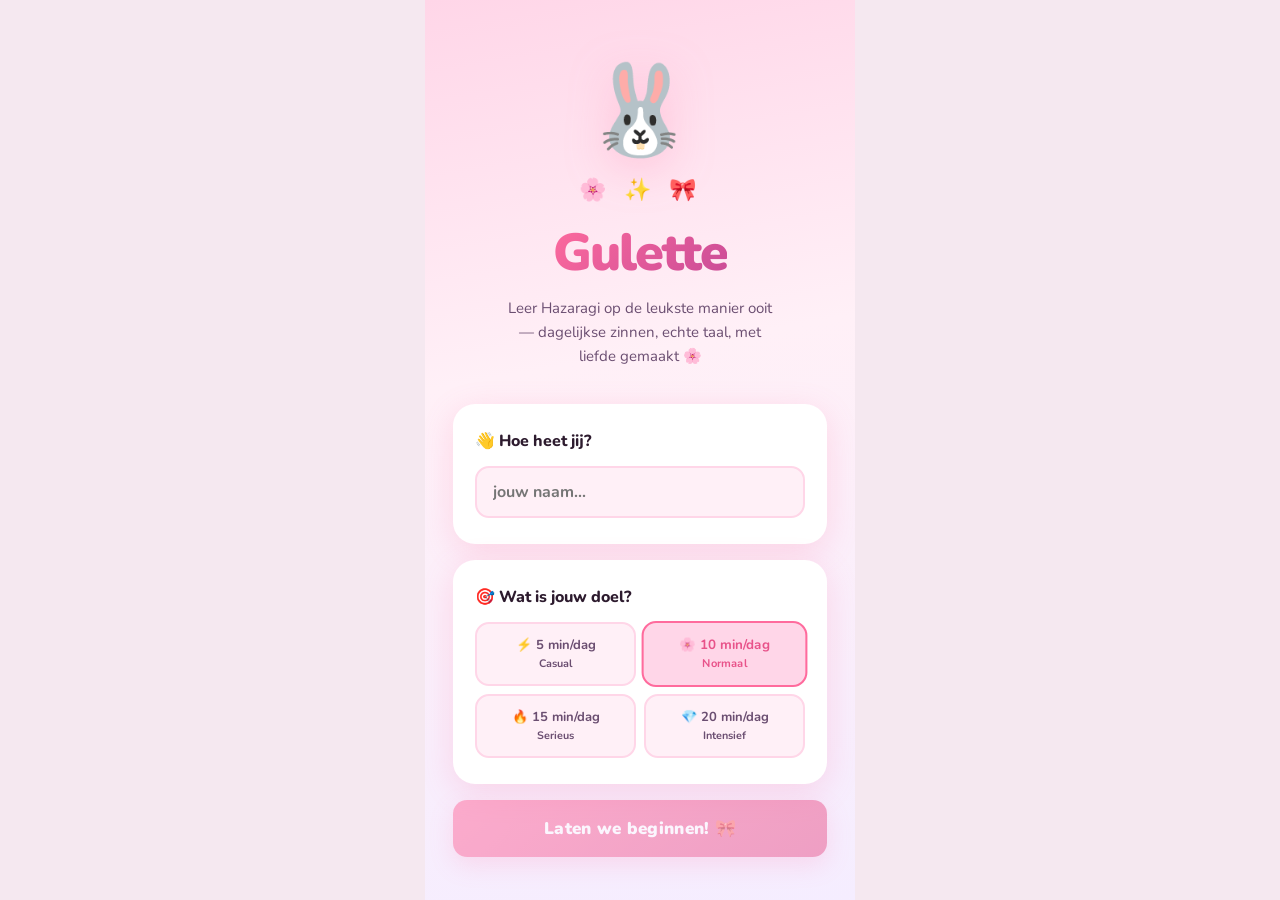
==== gulette.html @ bdabef6b "Add files via upload" ====
<!DOCTYPE html>
<html lang="nl">
<head>
<meta charset="UTF-8">
<meta name="viewport" content="width=device-width, initial-scale=1.0, maximum-scale=1.0, user-scalable=no">
<title>Gulette 🎀</title>
<link href="https://fonts.googleapis.com/css2?family=Nunito:wght@400;600;700;800;900&family=Noto+Nastaliq+Urdu:wght@400;700&display=swap" rel="stylesheet">
<style>
:root {
  --rose:      #FF6B9D;
  --rose-d:    #E8538A;
  --rose-l:    #FFD6E8;
  --rose-xl:   #FFF0F7;
  --peach:     #FF8C61;
  --gold:      #FFBE3D;
  --gold-l:    #FFF5D6;
  --mint:      #3DD6A3;
  --mint-l:    #D6F7EE;
  --sky:       #5BB8FF;
  --sky-l:     #D6EEFF;
  --lavender:  #A78BFA;
  --lav-l:     #EDE9FE;
  --cream:     #FFFAF7;
  --white:     #FFFFFF;
  --ink:       #2D1B2E;
  --ink-m:     #6B4E71;
  --ink-l:     #B09AB8;
  --r:         22px;
  --r-sm:      14px;
  --r-xs:      10px;
  --shadow:    0 4px 20px rgba(255,107,157,0.15);
  --shadow-m:  0 8px 32px rgba(255,107,157,0.2);
  --shadow-xl: 0 16px 48px rgba(255,107,157,0.25);
}

*{box-sizing:border-box;margin:0;padding:0;-webkit-tap-highlight-color:transparent}

body{
  font-family:'Nunito',sans-serif;
  background:#F5E8F0;
  display:flex;
  justify-content:center;
  min-height:100vh;
  align-items:flex-start;
}

#app{
  width:100%;
  max-width:430px;
  min-height:100vh;
  background:var(--cream);
  position:relative;
  overflow:hidden;
  display:flex;
  flex-direction:column;
}

/* ── SCREENS ── */
.screen{
  display:none;
  flex-direction:column;
  flex:1;
  min-height:100vh;
  animation:screenIn .3s cubic-bezier(.4,0,.2,1);
  padding-bottom:78px;
}
.screen.active{display:flex}

@keyframes screenIn{
  from{opacity:0;transform:translateY(10px)}
  to{opacity:1;transform:translateY(0)}
}

/* ══════════════════════════════════════
   ONBOARDING
══════════════════════════════════════ */
#screen-onboarding{
  background:linear-gradient(170deg,#FFD6E8 0%,#FFF0F7 40%,#F5EDFF 100%);
  align-items:center;
  justify-content:center;
  text-align:center;
  padding:48px 28px 40px;
  padding-bottom:40px!important;
}

.ob-mascot{
  font-size:88px;
  animation:mascotBob 3s ease-in-out infinite;
  filter:drop-shadow(0 10px 22px rgba(255,107,157,.25));
  margin-bottom:4px;
  display:block;
}
@keyframes mascotBob{
  0%,100%{transform:translateY(0) rotate(-2deg)}
  50%{transform:translateY(-14px) rotate(2deg)}
}

.ob-sparkles{font-size:22px;letter-spacing:6px;margin-bottom:12px;display:block}

.ob-title{
  font-size:52px;
  font-weight:900;
  letter-spacing:-2px;
  background:linear-gradient(135deg,var(--rose),#C84B97);
  -webkit-background-clip:text;
  -webkit-text-fill-color:transparent;
  background-clip:text;
  margin-bottom:8px;
}
.ob-subtitle{
  font-size:15px;
  color:var(--ink-m);
  line-height:1.6;
  margin-bottom:36px;
  max-width:280px;
}

.ob-card{
  background:var(--white);
  border-radius:var(--r);
  padding:26px 22px;
  width:100%;
  box-shadow:var(--shadow-m);
  margin-bottom:16px;
  text-align:left;
}
.ob-card-title{
  font-size:16px;
  font-weight:800;
  color:var(--ink);
  margin-bottom:14px;
}
.name-input{
  width:100%;
  border:2.5px solid var(--rose-l);
  border-radius:var(--r-sm);
  padding:13px 16px;
  font-size:16px;
  font-family:'Nunito',sans-serif;
  color:var(--ink);
  background:var(--rose-xl);
  outline:none;
  transition:border-color .2s,box-shadow .2s;
  font-weight:700;
}
.name-input:focus{border-color:var(--rose);box-shadow:0 0 0 3px rgba(255,107,157,.15)}

.goal-grid{display:grid;grid-template-columns:1fr 1fr;gap:8px}
.goal-btn{
  background:var(--rose-xl);
  border:2.5px solid var(--rose-l);
  border-radius:var(--r-sm);
  padding:12px 10px;
  font-family:'Nunito',sans-serif;
  font-size:13px;
  font-weight:700;
  color:var(--ink-m);
  cursor:pointer;
  transition:all .2s;
  text-align:center;
}
.goal-btn:hover,.goal-btn.selected{
  background:var(--rose-l);
  border-color:var(--rose);
  color:var(--rose-d);
  transform:scale(1.03);
}

.btn-main{
  width:100%;
  background:linear-gradient(135deg,var(--rose),var(--rose-d));
  color:#fff;
  border:none;
  border-radius:var(--r-sm);
  padding:17px;
  font-size:17px;
  font-weight:900;
  font-family:'Nunito',sans-serif;
  cursor:pointer;
  box-shadow:0 8px 24px rgba(255,107,157,.35);
  transition:all .2s;
  letter-spacing:.3px;
}
.btn-main:hover{transform:translateY(-2px);box-shadow:0 12px 32px rgba(255,107,157,.45)}
.btn-main:active{transform:translateY(1px)}

/* ══════════════════════════════════════
   BOTTOM NAV
══════════════════════════════════════ */
.bottom-nav{
  position:fixed;
  bottom:0;left:50%;transform:translateX(-50%);
  width:100%;max-width:430px;
  background:var(--white);
  border-top:1.5px solid var(--rose-l);
  display:flex;
  padding:10px 0 18px;
  z-index:200;
  box-shadow:0 -4px 24px rgba(0,0,0,.05);
}
.nav-btn{
  flex:1;
  display:flex;
  flex-direction:column;
  align-items:center;
  gap:3px;
  cursor:pointer;
  padding:4px 0;
  transition:all .2s;
  background:none;
  border:none;
  font-family:'Nunito',sans-serif;
}
.nav-btn .nav-ico{font-size:24px;transition:transform .2s}
.nav-btn .nav-lbl{font-size:11px;font-weight:700;color:var(--ink-l);transition:color .2s}
.nav-btn.active .nav-lbl{color:var(--rose)}
.nav-btn.active .nav-ico{transform:scale(1.18)}

/* ══════════════════════════════════════
   HOME
══════════════════════════════════════ */
#screen-home{background:var(--cream)}

.home-header{
  padding:52px 22px 24px;
  background:linear-gradient(150deg,#FFD6E8 0%,#FFE8F2 60%,#F5EDFF 100%);
  position:relative;
  overflow:hidden;
}
.home-header::after{
  content:'';
  position:absolute;
  right:-30px;top:-30px;
  width:160px;height:160px;
  background:radial-gradient(circle,rgba(255,255,255,.55),transparent 70%);
  border-radius:50%;
}
.hh-top{display:flex;justify-content:space-between;align-items:flex-start;margin-bottom:18px}
.hh-greeting{font-size:12px;color:var(--ink-m);font-weight:700;text-transform:uppercase;letter-spacing:.8px;margin-bottom:3px}
.hh-name{font-size:24px;font-weight:900;color:var(--ink)}
.hh-name span{color:var(--rose-d)}
.hh-badges{display:flex;gap:8px;align-items:center}
.badge{
  background:rgba(255,255,255,.8);
  border-radius:50px;
  padding:7px 13px;
  font-size:13px;
  font-weight:800;
  color:var(--ink);
  display:flex;align-items:center;gap:5px;
  backdrop-filter:blur(8px);
  box-shadow:0 3px 12px rgba(0,0,0,.08);
}
.xp-row{margin-top:4px}
.xp-track{
  height:10px;
  background:rgba(255,255,255,.5);
  border-radius:50px;
  overflow:hidden;
  margin-bottom:5px;
}
.xp-fill{
  height:100%;
  background:linear-gradient(90deg,var(--rose),#FF3E9A);
  border-radius:50px;
  transition:width .7s cubic-bezier(.34,1.56,.64,1);
}
.xp-meta{display:flex;justify-content:space-between;font-size:12px;font-weight:700;color:var(--ink-m)}

.home-body{padding:20px 18px;flex:1;overflow-y:auto}

/* Daily review banner */
.daily-banner{
  background:linear-gradient(135deg,var(--rose),#FF3E9A);
  border-radius:var(--r);
  padding:18px 20px;
  display:flex;align-items:center;gap:14px;
  box-shadow:0 8px 28px rgba(255,107,157,.3);
  cursor:pointer;
  transition:all .2s;
  margin-bottom:22px;
  position:relative;
  overflow:hidden;
}
.daily-banner::before{
  content:'';position:absolute;right:-20px;top:-20px;
  width:100px;height:100px;
  background:rgba(255,255,255,.12);border-radius:50%;
}
.daily-banner:hover{transform:translateY(-2px);box-shadow:0 12px 36px rgba(255,107,157,.4)}
.db-icon{font-size:40px;flex-shrink:0}
.db-text h3{color:#fff;font-size:16px;font-weight:900}
.db-text p{color:rgba(255,255,255,.85);font-size:13px;font-weight:600;margin-top:2px}
.db-arrow{color:#fff;font-size:22px;font-weight:900;margin-left:auto}

/* Section header */
.sec-hdr{
  display:flex;align-items:center;justify-content:space-between;
  margin-bottom:14px;margin-top:6px;
}
.sec-title{font-size:19px;font-weight:900;color:var(--ink)}
.sec-sub{font-size:12px;font-weight:700;color:var(--rose);cursor:pointer}

/* Chapter blocks */
.chapter-block{margin-bottom:28px}
.chapter-label{
  font-size:11px;
  font-weight:900;
  text-transform:uppercase;
  letter-spacing:1.2px;
  color:var(--ink-l);
  margin-bottom:12px;
  padding-left:4px;
}

/* Lesson path nodes */
.lesson-path{
  display:flex;
  flex-direction:column;
  align-items:center;
  gap:0;
  padding:0 10px;
}
.path-row{
  display:flex;
  align-items:center;
  width:100%;
  justify-content:center;
  position:relative;
}
.path-row.odd{justify-content:flex-start;padding-left:30px}
.path-row.even{justify-content:flex-end;padding-right:30px}
.path-row.center{justify-content:center}

.path-connector{
  position:absolute;
  width:3px;
  height:28px;
  background:var(--rose-l);
  border-radius:3px;
  left:50%;
  transform:translateX(-50%);
  z-index:0;
}
.path-connector.done{background:var(--gold)}

.lesson-node{
  width:76px;height:76px;
  border-radius:50%;
  display:flex;flex-direction:column;
  align-items:center;justify-content:center;
  cursor:pointer;
  transition:all .25s cubic-bezier(.34,1.56,.64,1);
  position:relative;
  border:4px solid transparent;
  z-index:1;
  flex-shrink:0;
}
.lesson-node.unlocked{
  background:linear-gradient(145deg,var(--rose),var(--rose-d));
  border-color:rgba(255,255,255,.5);
  box-shadow:0 6px 22px rgba(255,107,157,.38),0 2px 0 rgba(180,40,100,.35);
}
.lesson-node.unlocked:hover{transform:scale(1.1) translateY(-3px);box-shadow:0 12px 32px rgba(255,107,157,.5)}
.lesson-node.unlocked:active{transform:scale(.96)}
.lesson-node.completed{
  background:linear-gradient(145deg,var(--gold),#F5A020);
  border-color:rgba(255,255,255,.6);
  box-shadow:0 6px 22px rgba(255,190,61,.4),0 2px 0 rgba(180,120,0,.25);
}
.lesson-node.completed:hover{transform:scale(1.08)}
.lesson-node.locked{
  background:var(--rose-xl);
  border-color:var(--rose-l);
  cursor:not-allowed;
  opacity:.6;
}
.node-icon{font-size:28px}
.node-lbl{
  font-size:8.5px;font-weight:900;
  color:#fff;text-align:center;
  line-height:1.2;margin-top:2px;
  max-width:68px;
}
.lesson-node.locked .node-lbl{color:var(--ink-l)}

.node-info-bubble{
  position:absolute;
  background:var(--white);
  border-radius:var(--r-sm);
  padding:10px 14px;
  box-shadow:var(--shadow-m);
  font-size:12px;font-weight:700;
  color:var(--ink);
  white-space:nowrap;
  top:-52px;left:50%;transform:translateX(-50%);
  display:none;z-index:10;
}
.node-info-bubble::after{
  content:'';position:absolute;
  bottom:-6px;left:50%;transform:translateX(-50%);
  border:6px solid transparent;
  border-top-color:var(--white);border-bottom:none;
}
.lesson-node:hover .node-info-bubble{display:block}

/* ══════════════════════════════════════
   LESSON SCREEN
══════════════════════════════════════ */
#screen-lesson{background:var(--cream)}

.lesson-topbar{
  padding:52px 20px 14px;
  background:var(--white);
  display:flex;align-items:center;gap:12px;
  position:sticky;top:0;z-index:50;
  border-bottom:1.5px solid var(--rose-xl);
}
.btn-back{
  width:40px;height:40px;border-radius:50%;
  background:var(--rose-xl);
  border:none;font-size:18px;cursor:pointer;
  display:flex;align-items:center;justify-content:center;
  color:var(--ink-m);transition:all .2s;flex-shrink:0;
}
.btn-back:hover{background:var(--rose-l);color:var(--rose-d)}
.progress-track{
  flex:1;height:10px;
  background:var(--rose-xl);border-radius:50px;overflow:hidden;
}
.progress-fill{
  height:100%;
  background:linear-gradient(90deg,var(--rose),#FF3E9A);
  border-radius:50px;
  transition:width .5s cubic-bezier(.34,1.56,.64,1);
}
.hearts-row{display:flex;gap:3px;font-size:18px;flex-shrink:0}

.lesson-body{
  flex:1;padding:22px 20px 140px;
  display:flex;flex-direction:column;
  overflow-y:auto;
}

/* Exercise elements */
.ex-type-pill{
  display:inline-flex;align-items:center;gap:6px;
  background:var(--rose-xl);
  border-radius:50px;padding:6px 14px;
  font-size:11.5px;font-weight:900;
  color:var(--rose);
  text-transform:uppercase;letter-spacing:.7px;
  margin-bottom:18px;
}
.ex-prompt{
  font-size:19px;font-weight:800;color:var(--ink);
  line-height:1.4;margin-bottom:20px;
}
.hz-card{
  background:linear-gradient(135deg,var(--rose-xl),#FFF5FD);
  border:2px solid var(--rose-l);
  border-radius:var(--r);
  padding:24px 20px;
  text-align:center;
  margin-bottom:20px;
}
.hz-script{
  font-family:'Noto Nastaliq Urdu',serif;
  font-size:38px;
  font-weight:700;
  color:var(--ink);
  direction:rtl;
  line-height:1.4;
  margin-bottom:8px;
  display:block;
}
.hz-latin{
  font-size:16px;font-weight:700;
  color:var(--rose);font-style:italic;
  display:block;margin-bottom:4px;
}
.hz-nl{
  font-size:14px;font-weight:600;
  color:var(--ink-m);display:block;
}

/* Multiple choice */
.choices{display:flex;flex-direction:column;gap:10px;margin-top:4px}
.choice{
  background:var(--white);
  border:2.5px solid var(--rose-l);
  border-radius:var(--r-sm);
  padding:16px 18px;
  font-size:15px;font-weight:700;
  color:var(--ink);
  cursor:pointer;
  transition:all .2s;
  text-align:left;
  display:flex;align-items:center;gap:12px;
  font-family:'Nunito',sans-serif;
}
.choice:hover:not(:disabled){
  border-color:var(--rose);
  background:var(--rose-xl);
  transform:translateX(5px);
}
.choice.correct{
  border-color:#22c55e;background:#f0fdf4;color:#166534;
  animation:pulse .3s ease;
}
.choice.wrong{
  border-color:#ef4444;background:#fef2f2;color:#991b1b;
  animation:shake .35s ease;
}
.choice-letter{
  width:28px;height:28px;border-radius:8px;
  background:var(--rose-xl);border:2px solid var(--rose-l);
  display:flex;align-items:center;justify-content:center;
  font-size:12px;font-weight:900;color:var(--rose);
  flex-shrink:0;transition:all .2s;
}
.choice.correct .choice-letter{background:#dcfce7;border-color:#22c55e;color:#16a34a}
.choice.wrong .choice-letter{background:#fee2e2;border-color:#ef4444;color:#dc2626}

/* Word tiles (word bank) */
.word-bank{
  display:flex;flex-wrap:wrap;gap:8px;
  padding:16px;
  background:var(--rose-xl);
  border-radius:var(--r-sm);
  min-height:60px;margin-bottom:12px;
  border:2px dashed var(--rose-l);
}
.word-answer-zone{
  display:flex;flex-wrap:wrap;gap:8px;
  padding:16px;
  background:var(--white);
  border-radius:var(--r-sm);
  min-height:60px;
  border:2.5px solid var(--rose-l);
  margin-bottom:12px;
  transition:border-color .2s;
}
.word-answer-zone.active{border-color:var(--rose)}
.word-tile{
  background:var(--white);
  border:2.5px solid var(--rose-l);
  border-radius:var(--r-xs);
  padding:9px 16px;
  font-size:14px;font-weight:800;
  color:var(--ink);
  cursor:pointer;
  transition:all .18s;
  font-family:'Nunito',sans-serif;
  direction:rtl;
  user-select:none;
}
.word-tile:hover{
  border-color:var(--rose);background:var(--rose-xl);
  transform:translateY(-2px);
}
.word-tile.placed{opacity:.35;pointer-events:none}
.word-tile.answer-tile{
  background:var(--rose-xl);border-color:var(--rose);color:var(--rose-d);
}
.word-tile.answer-tile:hover{background:var(--rose-l)}

/* Typing exercise */
.type-wrap{position:relative;margin-top:8px}
.type-input{
  width:100%;
  border:2.5px solid var(--rose-l);
  border-radius:var(--r-sm);
  padding:16px 18px;
  font-size:26px;
  direction:rtl;text-align:right;
  outline:none;
  background:var(--white);
  color:var(--ink);
  font-family:'Noto Nastaliq Urdu',serif;
  transition:all .2s;
  font-weight:700;
}
.type-input:focus{border-color:var(--rose);box-shadow:0 0 0 3px rgba(255,107,157,.12)}
.type-input.ok{border-color:#22c55e;background:#f0fdf4}
.type-input.err{border-color:#ef4444;background:#fef2f2;animation:shake .35s ease}
.hint-text{
  font-size:13px;font-weight:700;
  color:var(--ink-m);margin-top:8px;
  display:none;
}
.hint-text.show{display:block;animation:screenIn .2s ease}

/* Check button */
.btn-check{
  margin-top:auto;
  background:linear-gradient(135deg,var(--rose),var(--rose-d));
  color:#fff;border:none;
  border-radius:var(--r-sm);
  padding:17px;font-size:17px;font-weight:900;
  cursor:pointer;width:100%;
  box-shadow:0 6px 22px rgba(255,107,157,.32);
  transition:all .2s;
  font-family:'Nunito',sans-serif;
  position:sticky;bottom:20px;
}
.btn-check:hover:not(:disabled){transform:translateY(-2px);box-shadow:0 10px 30px rgba(255,107,157,.42)}
.btn-check:disabled{background:var(--rose-l);color:var(--rose);box-shadow:none;cursor:not-allowed;transform:none}

/* Feedback bar */
.feedback-bar{
  position:fixed;bottom:0;left:50%;transform:translateX(-50%);
  width:100%;max-width:430px;
  padding:18px 22px 32px;
  display:flex;align-items:center;gap:14px;
  z-index:150;
  transition:all .3s cubic-bezier(.4,0,.2,1);
  border-top-left-radius:24px;
  border-top-right-radius:24px;
}
.feedback-bar.ok-fb{background:#f0fdf4;border-top:3px solid #22c55e}
.feedback-bar.err-fb{background:#fef2f2;border-top:3px solid #ef4444}
.feedback-bar.hidden{display:none}
.fb-icon{font-size:30px}
.fb-body{flex:1}
.fb-title{font-size:16px;font-weight:900}
.ok-fb .fb-title{color:#166534}
.err-fb .fb-title{color:#991b1b}
.fb-hint{font-size:13px;font-weight:600;color:var(--ink-m);margin-top:3px}
.btn-continue{
  background:linear-gradient(135deg,var(--rose),var(--rose-d));
  color:#fff;border:none;border-radius:var(--r-sm);
  padding:13px 20px;font-size:14px;font-weight:900;
  cursor:pointer;font-family:'Nunito',sans-serif;
  white-space:nowrap;
  box-shadow:0 4px 16px rgba(255,107,157,.3);
}

/* ══════════════════════════════════════
   RESULT
══════════════════════════════════════ */
#screen-result{
  background:linear-gradient(170deg,#FFD6E8 0%,#FFF0F7 50%,#F0E8FF 100%);
  align-items:center;justify-content:center;
  text-align:center;padding:48px 28px;
  padding-bottom:48px!important;
}
.res-mascot{font-size:84px;animation:mascotBob 2s infinite;margin-bottom:16px}
.res-title{
  font-size:36px;font-weight:900;
  background:linear-gradient(135deg,var(--rose),#C84B97);
  -webkit-background-clip:text;-webkit-text-fill-color:transparent;
  background-clip:text;margin-bottom:6px;
}
.res-sub{font-size:14px;font-weight:700;color:var(--ink-m);margin-bottom:28px}
.res-stats{display:flex;gap:12px;width:100%;margin-bottom:28px}
.res-stat{
  flex:1;background:var(--white);border-radius:var(--r-sm);
  padding:18px 10px;box-shadow:var(--shadow);
}
.res-num{font-size:30px;font-weight:900;color:var(--rose)}
.res-lbl{font-size:11px;font-weight:700;color:var(--ink-l);margin-top:3px}

/* ══════════════════════════════════════
   VOCABULARY / REVIEW
══════════════════════════════════════ */
#screen-review{background:var(--cream)}
.rev-header{
  background:linear-gradient(135deg,#FFD6E8,#FFE8F2);
  padding:52px 22px 24px;
}
.rev-header h2{font-size:24px;font-weight:900;color:var(--ink)}
.rev-header p{font-size:13px;font-weight:600;color:var(--ink-m);margin-top:4px}

.rev-filter-row{
  display:flex;gap:8px;padding:16px 18px 8px;
  overflow-x:auto;
}
.filter-chip{
  background:var(--white);
  border:2px solid var(--rose-l);
  border-radius:50px;
  padding:7px 16px;
  font-size:12px;font-weight:800;
  color:var(--ink-m);
  cursor:pointer;white-space:nowrap;transition:all .2s;
  flex-shrink:0;font-family:'Nunito',sans-serif;
}
.filter-chip.active{background:var(--rose);border-color:var(--rose);color:#fff}

.word-list{padding:8px 18px 20px;display:flex;flex-direction:column;gap:10px}
.word-card{
  background:var(--white);
  border-radius:var(--r-sm);
  padding:14px 16px;
  box-shadow:0 3px 12px rgba(255,107,157,.07);
  display:flex;align-items:center;gap:14px;
}
.wc-script{
  font-family:'Noto Nastaliq Urdu',serif;
  font-size:28px;font-weight:700;color:var(--ink);
  direction:rtl;min-width:70px;text-align:right;
  line-height:1.4;
}
.wc-info{flex:1}
.wc-latin{font-size:13px;font-weight:700;color:var(--rose);font-style:italic}
.wc-nl{font-size:14px;font-weight:700;color:var(--ink-m);margin-top:2px}
.mastery-bar{
  display:flex;gap:3px;flex-direction:column;
  align-items:center;
}
.mastery-pip{
  width:8px;height:8px;border-radius:50%;
  background:var(--rose-l);transition:all .3s;
}
.mastery-pip.on{background:var(--rose)}
.mastery-pip.gold{background:var(--gold)}
.mastery-pip.green{background:var(--mint)}



/* ══════════════════════════════════════
   PROFILE
══════════════════════════════════════ */
#screen-profile{background:var(--cream)}
.prof-header{
  background:linear-gradient(150deg,#FFD6E8,#FFE8F2 60%,#F5EDFF);
  padding:60px 24px 32px;text-align:center;
}
.prof-avatar{
  width:88px;height:88px;
  background:var(--white);border-radius:50%;
  display:flex;align-items:center;justify-content:center;
  font-size:44px;margin:0 auto 14px;
  box-shadow:var(--shadow-xl);
  border:4px solid var(--rose-l);
}
.prof-name{font-size:24px;font-weight:900;color:var(--ink)}
.prof-level{font-size:13px;font-weight:700;color:var(--ink-m);margin-top:4px}

.prof-body{padding:22px 18px}
.stat-grid{display:grid;grid-template-columns:1fr 1fr;gap:10px;margin-bottom:22px}
.stat-card{
  background:var(--white);border-radius:var(--r-sm);
  padding:16px 14px;
  box-shadow:0 3px 12px rgba(255,107,157,.08);
  display:flex;align-items:center;gap:10px;
}
.stat-ico{font-size:28px}
.stat-num{font-size:22px;font-weight:900;color:var(--ink)}
.stat-lbl{font-size:11px;font-weight:700;color:var(--ink-l)}

.achv-list{display:flex;flex-direction:column;gap:10px;margin-top:4px}
.achv-item{
  background:var(--white);
  border-radius:var(--r-sm);
  padding:14px 16px;
  display:flex;align-items:center;gap:14px;
  box-shadow:0 3px 12px rgba(255,107,157,.06);
}
.achv-ico{
  width:44px;height:44px;background:var(--rose-xl);
  border-radius:14px;display:flex;align-items:center;justify-content:center;
  font-size:22px;flex-shrink:0;
}
.achv-ico.earned{background:linear-gradient(135deg,var(--rose-l),var(--rose))}
.achv-name{font-size:14px;font-weight:800;color:var(--ink)}
.achv-desc{font-size:12px;font-weight:600;color:var(--ink-l);margin-top:2px}
.achv-check{color:#22c55e;font-size:18px;margin-left:auto}

/* ══════════════════════════════════════
   CONFETTI & FX
══════════════════════════════════════ */
#confetti-wrap{
  position:fixed;top:0;left:0;width:100%;height:100%;
  pointer-events:none;z-index:999;
}
.cfetti{
  position:absolute;
  width:9px;height:9px;
  animation:cfFall linear forwards;
}
@keyframes cfFall{
  0%{transform:translateY(-20px) rotate(0deg);opacity:1}
  100%{transform:translateY(100vh) rotate(720deg);opacity:0}
}
.float-sparkle{
  position:fixed;font-size:20px;pointer-events:none;z-index:998;
  animation:floatUp 1s ease forwards;
}
@keyframes floatUp{
  0%{transform:translateY(0) scale(1);opacity:1}
  100%{transform:translateY(-110px) scale(.4);opacity:0}
}

/* ══════════════════════════════════════
   SHARED UTILS
══════════════════════════════════════ */
@keyframes shake{
  0%,100%{transform:translateX(0)}
  20%{transform:translateX(-7px)}
  40%{transform:translateX(7px)}
  60%{transform:translateX(-5px)}
  80%{transform:translateX(5px)}
}
@keyframes pulse{
  0%{transform:scale(1)}
  50%{transform:scale(1.03)}
  100%{transform:scale(1)}
}

::-webkit-scrollbar{width:3px}
::-webkit-scrollbar-thumb{background:var(--rose-l);border-radius:2px}

.scroll-pad{height:20px}

/* Conversation exercise */
.convo-bubble{
  background:var(--white);border:2px solid var(--rose-l);
  border-radius:var(--r);padding:18px 20px;
  margin-bottom:14px;
}
.convo-role{font-size:11px;font-weight:900;text-transform:uppercase;letter-spacing:.8px;color:var(--rose);margin-bottom:6px}
.convo-hz{
  font-family:'Noto Nastaliq Urdu',serif;
  font-size:24px;direction:rtl;font-weight:700;
  color:var(--ink);line-height:1.5;
}
.convo-latin{font-size:13px;font-weight:700;color:var(--rose);font-style:italic;margin-top:4px}
.convo-nl{font-size:13px;font-weight:600;color:var(--ink-m);margin-top:2px}

/* Scroll area for vocab */
.scroll-area{overflow-y:auto;-webkit-overflow-scrolling:touch}

/* Toast */
.toast{
  position:fixed;top:72px;left:50%;transform:translateX(-50%) translateY(-20px);
  background:var(--ink);color:#fff;
  border-radius:50px;padding:10px 22px;
  font-size:14px;font-weight:800;
  z-index:500;opacity:0;
  transition:all .3s cubic-bezier(.34,1.56,.64,1);
  white-space:nowrap;
  pointer-events:none;
}
.toast.show{opacity:1;transform:translateX(-50%) translateY(0)}

/* Streak fire animation */
.streak-fire{
  display:inline-block;
  animation:firePulse 1s ease-in-out infinite;
}
@keyframes firePulse{
  0%,100%{transform:scale(1)}
  50%{transform:scale(1.2)}
}
</style>
</head>
<body>
<div id="app">

<!-- ONBOARDING -->
<div id="screen-onboarding" class="screen active">
  <span class="ob-mascot">🐰</span>
  <span class="ob-sparkles">🌸 ✨ 🎀</span>
  <div class="ob-title">Gulette</div>
  <div class="ob-subtitle">Leer Hazaragi op de leukste manier ooit — dagelijkse zinnen, echte taal, met liefde gemaakt 🌸</div>

  <div class="ob-card">
    <div class="ob-card-title">👋 Hoe heet jij?</div>
    <input class="name-input" id="name-input" type="text" placeholder="jouw naam..." maxlength="20" oninput="checkNameInput()">
  </div>

  <div class="ob-card">
    <div class="ob-card-title">🎯 Wat is jouw doel?</div>
    <div class="goal-grid">
      <button class="goal-btn" onclick="selectGoal(this,'5')">⚡ 5 min/dag<br><small>Casual</small></button>
      <button class="goal-btn selected" onclick="selectGoal(this,'10')">🌸 10 min/dag<br><small>Normaal</small></button>
      <button class="goal-btn" onclick="selectGoal(this,'15')">🔥 15 min/dag<br><small>Serieus</small></button>
      <button class="goal-btn" onclick="selectGoal(this,'20')">💎 20 min/dag<br><small>Intensief</small></button>
    </div>
  </div>

  <button class="btn-main" id="btn-start" onclick="startApp()" disabled style="opacity:.5">Laten we beginnen! 🎀</button>
</div>

<!-- HOME -->
<div id="screen-home" class="screen">
  <div class="home-header">
    <div class="hh-top">
      <div>
        <div class="hh-greeting">Welkom terug</div>
        <div class="hh-name">Hoi, <span id="home-name">?</span> 🎀</div>
      </div>
      <div class="hh-badges">
        <div class="badge"><span class="streak-fire">🔥</span><span id="streak-count">0</span></div>
        <div class="badge">⭐ <span id="xp-count">0</span></div>
      </div>
    </div>
    <div class="xp-row">
      <div class="xp-track"><div class="xp-fill" id="xp-fill" style="width:0%"></div></div>
      <div class="xp-meta">
        <span id="xp-meta-l">0 XP</span>
        <span id="xp-meta-r">Level 1</span>
      </div>
    </div>
  </div>

  <div class="home-body scroll-area">
    <div class="daily-banner" onclick="startDailyReview()">
      <div class="db-icon">🐰</div>
      <div class="db-text">
        <h3>Dagelijkse herhaling</h3>
        <p id="daily-count-text">Woorden klaar voor review!</p>
      </div>
      <div class="db-arrow">›</div>
    </div>

    <div class="sec-hdr">
      <div class="sec-title">Lessen 🌸</div>
    </div>

    <div id="lesson-chapters"></div>
    <div class="scroll-pad"></div>
  </div>
</div>

<!-- LESSON -->
<div id="screen-lesson" class="screen">
  <div class="lesson-topbar">
    <button class="btn-back" onclick="confirmLeaveLesson()">✕</button>
    <div class="progress-track">
      <div class="progress-fill" id="lesson-prog" style="width:0%"></div>
    </div>
    <div class="hearts-row" id="hearts-display">❤️❤️❤️</div>
  </div>
  <div class="lesson-body" id="lesson-body"></div>
  <div class="feedback-bar hidden" id="feedback-bar">
    <div class="fb-icon" id="fb-icon"></div>
    <div class="fb-body">
      <div class="fb-title" id="fb-title"></div>
      <div class="fb-hint" id="fb-hint"></div>
    </div>
    <button class="btn-continue" id="btn-continue" onclick="nextExercise()">Verder →</button>
  </div>
</div>

<!-- RESULT -->
<div id="screen-result" class="screen">
  <div class="res-mascot">🐰</div>
  <div class="res-title">Geweldig! 🎀</div>
  <div class="res-sub" id="res-sub">Les voltooid!</div>
  <div class="res-stats">
    <div class="res-stat">
      <div class="res-num" id="res-xp">+0</div>
      <div class="res-lbl">XP verdiend</div>
    </div>
    <div class="res-stat">
      <div class="res-num" id="res-acc">0/0</div>
      <div class="res-lbl">Correct</div>
    </div>
    <div class="res-stat">
      <div class="res-num" id="res-streak">🔥0</div>
      <div class="res-lbl">Streak</div>
    </div>
  </div>
  <button class="btn-main" onclick="goHome()">Terug naar huis 🌸</button>
</div>

<!-- VOCABULARY -->
<div id="screen-review" class="screen">
  <div class="rev-header">
    <h2>Mijn woorden 📖</h2>
    <p id="rev-sub">Alle geleerde woorden</p>
  </div>
  <div class="rev-filter-row">
    <button class="filter-chip active" onclick="filterWords('all',this)">Alles</button>
    <button class="filter-chip" onclick="filterWords('new',this)">🌱 Nieuw</button>
    <button class="filter-chip" onclick="filterWords('learning',this)">📖 Aan het leren</button>
    <button class="filter-chip" onclick="filterWords('mastered',this)">⭐ Geleerd</button>
  </div>
  <div class="word-list scroll-area" id="word-list"></div>
</div>



<!-- PROFILE -->
<div id="screen-profile" class="screen">
  <div class="prof-header">
    <div class="prof-avatar">🐰</div>
    <div class="prof-name" id="prof-name">?</div>
    <div class="prof-level" id="prof-level">Level 1 · Beginner 🌱</div>
  </div>
  <div class="prof-body scroll-area">
    <div class="stat-grid">
      <div class="stat-card"><div class="stat-ico">⭐</div><div><div class="stat-num" id="p-xp">0</div><div class="stat-lbl">Totaal XP</div></div></div>
      <div class="stat-card"><div class="stat-ico">🔥</div><div><div class="stat-num" id="p-streak">0</div><div class="stat-lbl">Dag streak</div></div></div>
      <div class="stat-card"><div class="stat-ico">📚</div><div><div class="stat-num" id="p-words">0</div><div class="stat-lbl">Woorden</div></div></div>
      <div class="stat-card"><div class="stat-ico">✅</div><div><div class="stat-num" id="p-lessons">0</div><div class="stat-lbl">Lessen</div></div></div>
    </div>
    <div class="sec-title" style="margin-bottom:12px">Achievements 🏆</div>
    <div class="achv-list" id="achv-list"></div>
    <div class="scroll-pad"></div>
  </div>
</div>

<!-- BOTTOM NAV -->
<nav class="bottom-nav" id="bottom-nav" style="display:none">
  <button class="nav-btn active" onclick="navTo('home',this)" id="nav-home">
    <span class="nav-ico">🏠</span><span class="nav-lbl">Thuis</span>
  </button>
  <button class="nav-btn" onclick="navTo('review',this)" id="nav-review">
    <span class="nav-ico">📖</span><span class="nav-lbl">Woorden</span>
  </button>

  <button class="nav-btn" onclick="navTo('profile',this)" id="nav-profile">
    <span class="nav-ico">🎀</span><span class="nav-lbl">Profiel</span>
  </button>
</nav>

<div id="confetti-wrap"></div>
<div class="toast" id="toast"></div>

<script>
// ════════════════════════════════════════════════════════════
//  STATE
// ════════════════════════════════════════════════════════════
let state = {
  name: '',
  goal: 10,
  xp: 0,
  streak: 0,
  lastStudy: null,
  lessonsCompleted: [],
  vocabulary: {},
  achievements: []
};

function saveState() {
  localStorage.setItem('gulette_v3', JSON.stringify(state));
}
function loadState() {
  try {
    const s = localStorage.getItem('gulette_v3');
    if (s) state = { ...state, ...JSON.parse(s) };
  } catch(e) {}
}

// ════════════════════════════════════════════════════════════
//  LESSON DATA  —  Large expandable content library
// ════════════════════════════════════════════════════════════
const CHAPTERS = [
  {
    id: 'basics',
    label: '🌱 Hoofdstuk 1 · Basis',
    lessons: [
      {
        id: 'greetings1',
        title: 'Begroetingen',
        subtitle: 'Hallo, tot ziens!',
        icon: '👋',
        xp: 15,
        words: [
          { hz:'سلام', tr:'salaam', nl:'Hallo' },
          { hz:'خوبی؟', tr:'khobi?', nl:'Hoe gaat het?' },
          { hz:'خوبم', tr:'khobam', nl:'Ik ben goed' },
          { hz:'ممنون', tr:'mamnon', nl:'Dank je wel' },
          { hz:'خداحافظ', tr:'khodaa hafez', nl:'Tot ziens' },
          { hz:'نام‌ات چیه؟', tr:'naamat chiye?', nl:'Hoe heet jij?' },
        ],
        sentences: [
          { hz:'سلام، خوبی؟', tr:'salaam, khobi?', nl:'Hallo, hoe gaat het?' },
          { hz:'ممنون، خوبم', tr:'mamnon, khobam', nl:'Dank je, ik ben goed' },
          { hz:'نام‌ات چیه؟ نام‌م سارا اس', tr:'naamat chiye? naamam saara as', nl:'Hoe heet jij? Mijn naam is Sara' },
        ]
      },
      {
        id: 'greetings2',
        title: 'Meer begroetingen',
        subtitle: 'Goedemorgen, goedenacht...',
        icon: '☀️',
        xp: 15,
        words: [
          { hz:'صبح بخیر', tr:'sobh bakhair', nl:'Goedemorgen' },
          { hz:'شب بخیر', tr:'shab bakhair', nl:'Goedenacht' },
          { hz:'خوش آمدید', tr:'khosh aamadid', nl:'Welkom' },
          { hz:'بفرمایید', tr:'befarmayid', nl:'Alsjeblieft / Kom binnen' },
          { hz:'چطور هستی؟', tr:'chetour hasti?', nl:'Hoe ben je?' },
          { hz:'مشکلی نیست', tr:'moshkeli nist', nl:'Geen probleem' },
        ],
        sentences: [
          { hz:'صبح بخیر، خوبی؟', tr:'sobh bakhair, khobi?', nl:'Goedemorgen, hoe gaat het?' },
          { hz:'خوش آمدید، بفرمایید', tr:'khosh aamadid, befarmayid', nl:'Welkom, kom binnen' },
        ]
      },
      {
        id: 'numbers',
        title: 'Cijfers 1-20',
        subtitle: 'Een, twee, drie...',
        icon: '🔢',
        xp: 20,
        words: [
          { hz:'یک', tr:'yak', nl:'Een (1)' },
          { hz:'دو', tr:'do', nl:'Twee (2)' },
          { hz:'سه', tr:'se', nl:'Drie (3)' },
          { hz:'چار', tr:'chaar', nl:'Vier (4)' },
          { hz:'پنج', tr:'panj', nl:'Vijf (5)' },
          { hz:'شش', tr:'shash', nl:'Zes (6)' },
          { hz:'هفت', tr:'haft', nl:'Zeven (7)' },
          { hz:'هشت', tr:'hasht', nl:'Acht (8)' },
          { hz:'نه', tr:'no', nl:'Negen (9)' },
          { hz:'ده', tr:'da', nl:'Tien (10)' },
        ],
        sentences: [
          { hz:'یک چای بیار', tr:'yak chaai biaar', nl:'Breng één thee' },
          { hz:'ده تومان', tr:'da tomaan', nl:'Tien toman' },
        ]
      },
      {
        id: 'colors',
        title: 'Kleuren',
        subtitle: 'Rood, blauw, groen...',
        icon: '🌈',
        xp: 20,
        words: [
          { hz:'سرخ', tr:'sorkh', nl:'Rood' },
          { hz:'آبی', tr:'aabi', nl:'Blauw' },
          { hz:'سبز', tr:'sabz', nl:'Groen' },
          { hz:'سفید', tr:'sefaid', nl:'Wit' },
          { hz:'سیاه', tr:'siyaa', nl:'Zwart' },
          { hz:'زرد', tr:'zard', nl:'Geel' },
          { hz:'صورتی', tr:'sorati', nl:'Roze' },
          { hz:'بنفش', tr:'banafsh', nl:'Paars' },
        ],
        sentences: [
          { hz:'لباسم سرخ اس', tr:'lebaasamam sorkh as', nl:'Mijn kleding is rood' },
          { hz:'آسمان آبی اس', tr:'aasemaan aabi as', nl:'De lucht is blauw' },
        ]
      },
    ]
  },
  {
    id: 'family_food',
    label: '🏡 Hoofdstuk 2 · Thuis & Familie',
    lessons: [
      {
        id: 'family',
        title: 'Familie',
        subtitle: 'Mama, papa, broer...',
        icon: '👨‍👩‍👧',
        xp: 20,
        words: [
          { hz:'مادر', tr:'maadar', nl:'Moeder' },
          { hz:'پدر', tr:'padar', nl:'Vader' },
          { hz:'برادر', tr:'baraadar', nl:'Broer' },
          { hz:'خواهر', tr:'khwahar', nl:'Zus' },
          { hz:'بچه', tr:'bacha', nl:'Kind' },
          { hz:'دوست', tr:'dost', nl:'Vriend(in)' },
          { hz:'شوهر', tr:'showhar', nl:'Man/Echtgenoot' },
          { hz:'زن', tr:'zan', nl:'Vrouw/Echtgenote' },
          { hz:'مادرکلان', tr:'maadarkalan', nl:'Oma (moederskant)' },
          { hz:'پدرکلان', tr:'padarkalan', nl:'Opa (vaderskant)' },
        ],
        sentences: [
          { hz:'مادرم خیلی مهربان اس', tr:'maadaram khaili mehrabaan as', nl:'Mijn moeder is erg lief' },
          { hz:'برادرم دو سال از مو کلان‌تر اس', tr:'baraadarom do saal az mo kalaan-tar as', nl:'Mijn broer is twee jaar ouder dan ik' },
        ]
      },
      {
        id: 'food',
        title: 'Eten & Drinken',
        subtitle: 'Chai, naan, bolani...',
        icon: '🍵',
        xp: 20,
        words: [
          { hz:'چای', tr:'chaai', nl:'Thee' },
          { hz:'نان', tr:'naan', nl:'Brood' },
          { hz:'آب', tr:'aab', nl:'Water' },
          { hz:'گوشت', tr:'gosht', nl:'Vlees' },
          { hz:'برنج', tr:'birinj', nl:'Rijst' },
          { hz:'میوه', tr:'mewa', nl:'Fruit' },
          { hz:'شیرینی', tr:'shireeni', nl:'Snoep/Zoet' },
          { hz:'خوشمزه', tr:'khoshmaza', nl:'Lekker' },
          { hz:'تشنه', tr:'tashna', nl:'Dorstig' },
          { hz:'گشنه', tr:'goshna', nl:'Hongerig' },
        ],
        sentences: [
          { hz:'یک چای بریزو', tr:'yak chaai berizo', nl:'Schenk een thee in' },
          { hz:'این چای خیلی خوشمزه اس', tr:'ain chaai khaili khoshmaza as', nl:'Deze thee is heel lekker' },
          { hz:'گشنه‌م، نان داری؟', tr:'goshnanam, naan daari?', nl:'Ik heb honger, heb je brood?' },
        ]
      },
      {
        id: 'home',
        title: 'Thuis',
        subtitle: 'Kamer, slaapkamer...',
        icon: '🏠',
        xp: 20,
        words: [
          { hz:'خانه', tr:'khaana', nl:'Huis' },
          { hz:'اتاق', tr:'otaaq', nl:'Kamer' },
          { hz:'آشپزخانه', tr:'aashpazkhana', nl:'Keuken' },
          { hz:'درب', tr:'darb', nl:'Deur' },
          { hz:'پنجره', tr:'panjara', nl:'Raam' },
          { hz:'تخت', tr:'takht', nl:'Bed' },
          { hz:'صندلی', tr:'sandali', nl:'Stoel' },
          { hz:'میز', tr:'mez', nl:'Tafel' },
        ],
        sentences: [
          { hz:'خانه‌مو دو اتاق داره', tr:'khaanamao do otaaq daara', nl:'Ons huis heeft twee kamers' },
          { hz:'درب باز اس', tr:'darb baaz as', nl:'De deur is open' },
        ]
      },
    ]
  },
  {
    id: 'emotions_daily',
    label: '💕 Hoofdstuk 3 · Gevoel & Leven',
    lessons: [
      {
        id: 'emotions',
        title: 'Gevoelens',
        subtitle: 'Blij, verdrietig, moe...',
        icon: '💕',
        xp: 25,
        words: [
          { hz:'خوش', tr:'khosh', nl:'Blij/Gelukkig' },
          { hz:'غمگین', tr:'ghamgeen', nl:'Verdrietig' },
          { hz:'خسته', tr:'khasta', nl:'Moe' },
          { hz:'خوشحال', tr:'khoshhaal', nl:'Vrolijk' },
          { hz:'عاشق', tr:'aasheq', nl:'Verliefd' },
          { hz:'دل‌تنگی', tr:'deltangi', nl:'Gemis/Verlangen' },
          { hz:'ترس', tr:'tars', nl:'Bang/Angst' },
          { hz:'عصبانی', tr:'asabaani', nl:'Boos' },
          { hz:'دوستت دارم', tr:'dostat daaram', nl:'Ik hou van jou' },
          { hz:'دلم تنگته', tr:'delam tangta', nl:'Ik mis je' },
        ],
        sentences: [
          { hz:'امروز خیلی خوشحالم', tr:'emroz khaili khoshhaalama', nl:'Vandaag ben ik heel blij' },
          { hz:'دلم تنگته، کجایی؟', tr:'delam tangta, kojayi?', nl:'Ik mis je, waar ben je?' },
          { hz:'چرا عصبانی هستی؟', tr:'chera asabaani hasti?', nl:'Waarom ben je boos?' },
        ]
      },
      {
        id: 'daily_life',
        title: 'Dagelijks leven',
        subtitle: 'Werk, tijd, geld...',
        icon: '☀️',
        xp: 25,
        words: [
          { hz:'کار', tr:'kaar', nl:'Werk' },
          { hz:'وقت', tr:'waqt', nl:'Tijd' },
          { hz:'پول', tr:'pool', nl:'Geld' },
          { hz:'بازار', tr:'baazaar', nl:'Markt/Winkel' },
          { hz:'موبایل', tr:'mobaail', nl:'Telefoon' },
          { hz:'امروز', tr:'emroz', nl:'Vandaag' },
          { hz:'فردا', tr:'farda', nl:'Morgen' },
          { hz:'دیروز', tr:'diroz', nl:'Gisteren' },
          { hz:'حالا', tr:'haala', nl:'Nu' },
          { hz:'بعد', tr:'baad', nl:'Later' },
        ],
        sentences: [
          { hz:'امروز کار دارم', tr:'emroz kaar daaram', nl:'Vandaag heb ik werk' },
          { hz:'فردا بازار می‌ریم', tr:'farda baazaar me-rim', nl:'Morgen gaan we naar de markt' },
          { hz:'وقت نداری؟', tr:'waqt naadaari?', nl:'Heb je geen tijd?' },
        ]
      },
      {
        id: 'weather',
        title: 'Weer & Seizoenen',
        subtitle: 'Warm, koud, regen...',
        icon: '🌤️',
        xp: 25,
        words: [
          { hz:'هوا', tr:'hawa', nl:'Weer/Lucht' },
          { hz:'گرم', tr:'garm', nl:'Warm' },
          { hz:'سرد', tr:'sard', nl:'Koud' },
          { hz:'باران', tr:'baaran', nl:'Regen' },
          { hz:'برف', tr:'barf', nl:'Sneeuw' },
          { hz:'آفتاب', tr:'aaftaab', nl:'Zon' },
          { hz:'زمستان', tr:'zemestaan', nl:'Winter' },
          { hz:'تابستان', tr:'taabestaan', nl:'Zomer' },
        ],
        sentences: [
          { hz:'امروز هوا گرم اس', tr:'emroz hawa garm as', nl:'Vandaag is het weer warm' },
          { hz:'زمستان اس، خیلی سرد اس', tr:'zemestaan as, khaili sard as', nl:'Het is winter, het is erg koud' },
        ]
      },
    ]
  },
  {
    id: 'conversation',
    label: '💬 Hoofdstuk 4 · Conversatie',
    lessons: [
      {
        id: 'shopping',
        title: 'Winkelen',
        subtitle: 'Kopen, prijzen, handelen...',
        icon: '🛒',
        xp: 30,
        words: [
          { hz:'چند پول اس؟', tr:'chand pool as?', nl:'Hoeveel kost het?' },
          { hz:'ارزان', tr:'arzaan', nl:'Goedkoop' },
          { hz:'گران', tr:'geraan', nl:'Duur' },
          { hz:'بخر', tr:'bakhara', nl:'Kopen' },
          { hz:'بفروش', tr:'befarosh', nl:'Verkopen' },
          { hz:'تخفیف', tr:'takhfif', nl:'Korting' },
          { hz:'کافی اس', tr:'kaafi as', nl:'Het is genoeg' },
        ],
        sentences: [
          { hz:'این چند پول اس؟', tr:'ain chand pool as?', nl:'Hoeveel kost dit?' },
          { hz:'خیلی گران اس، تخفیف بده', tr:'khaili geraan as, takhfif bede', nl:'Het is te duur, geef korting' },
          { hz:'یک کیلو سیب می‌خوام', tr:'yak kilo seb me-khaam', nl:'Ik wil een kilo appels' },
        ]
      },
      {
        id: 'directions',
        title: 'Weg vragen',
        subtitle: 'Links, rechts, ver...',
        icon: '🗺️',
        xp: 30,
        words: [
          { hz:'کجا', tr:'koja', nl:'Waar' },
          { hz:'راست', tr:'raast', nl:'Rechts' },
          { hz:'چپ', tr:'chap', nl:'Links' },
          { hz:'مستقیم', tr:'mostaghim', nl:'Rechtdoor' },
          { hz:'دور', tr:'door', nl:'Ver' },
          { hz:'نزدیک', tr:'nazdik', nl:'Dichtbij' },
          { hz:'بازار کجاس؟', tr:'baazaar kojaas?', nl:'Waar is de markt?' },
        ],
        sentences: [
          { hz:'مستقیم برو، بعد راست بپیچ', tr:'mostaghim bero, baad raast bepich', nl:'Ga rechtdoor, daarna sla rechts af' },
          { hz:'خانه‌ات کجاس؟', tr:'khaanaat kojaas?', nl:'Waar is jouw huis?' },
        ]
      },
      {
        id: 'compliments',
        title: 'Complimenten & Vriendelijkheid',
        subtitle: 'Je bent mooi, goed zo...',
        icon: '🌸',
        xp: 30,
        words: [
          { hz:'قشنگ', tr:'qashanq', nl:'Mooi' },
          { hz:'آفرین', tr:'aafarin', nl:'Goed zo! / Bravo!' },
          { hz:'خوبه', tr:'khoba', nl:'Goed/Prima' },
          { hz:'ماشاالله', tr:'mashaallah', nl:'MashaAllah (bewondering)' },
          { hz:'مهربان', tr:'mehrabaan', nl:'Lief/Vriendelijk' },
          { hz:'باهوش', tr:'baahoosh', nl:'Slim' },
          { hz:'قوی', tr:'ghawi', nl:'Sterk' },
        ],
        sentences: [
          { hz:'تو خیلی قشنگ هستی', tr:'to khaili qashanq hasti', nl:'Jij bent heel mooi' },
          { hz:'آفرین! خوب کردی', tr:'aafarin! khob kardi', nl:'Goed zo! Je hebt het goed gedaan' },
          { hz:'ماشاالله چقدر باهوشی', tr:'mashaallah chaqadr baahooshi', nl:'MashaAllah, wat ben jij slim' },
        ]
      },
      {
        id: 'flirting',
        title: 'Romantiek & Flirten',
        subtitle: 'Ik mis je, je bent mooi...',
        icon: '💌',
        xp: 35,
        words: [
          { hz:'دوستت دارم', tr:'dostat daaram', nl:'Ik hou van jou' },
          { hz:'عاشقتم', tr:'aasheqatam', nl:'Ik ben verliefd op jou' },
          { hz:'دلم تنگته', tr:'delam tangta', nl:'Ik mis je zo' },
          { hz:'نمی‌تونم بی‌تو باشم', tr:'nemi-tonam bi-to baasham', nl:'Ik kan niet zonder jou' },
          { hz:'خوش‌تیپ', tr:'khosh-tip', nl:'Knap/Stijlvol' },
          { hz:'دل‌ربا', tr:'delroba', nl:'Betoverend/Aantrekkelijk' },
          { hz:'یارم', tr:'yaaram', nl:'Mijn geliefde' },
        ],
        sentences: [
          { hz:'از وقتی دیدمت دلم لرزید', tr:'az waqti didamat delam larzid', nl:'Vanaf het moment dat ik je zag, klopte mijn hart' },
          { hz:'یارم، دلم تنگته برات', tr:'yaaram, delam tangta baraat', nl:'Mijn lieve, ik mis je zo' },
        ]
      },
    ]
  },
  {
    id: 'culture_slang',
    label: '🌟 Hoofdstuk 5 · Cultuur & Slang',
    lessons: [
      {
        id: 'slang',
        title: 'Hazara slang',
        subtitle: 'Echte straattaal...',
        icon: '😎',
        xp: 35,
        words: [
          { hz:'جان', tr:'jaan', nl:'Lieverd / Schat (aanspreekvorm)' },
          { hz:'یار', tr:'yaar', nl:'Vriend / Kerel' },
          { hz:'حالا چی؟', tr:'haala chi?', nl:'En nu? / So what?' },
          { hz:'بیخود', tr:'beikhod', nl:'Voor niks / Tevergeefs' },
          { hz:'خفه شو', tr:'khafa sho', nl:'Hou je mond (informeel)' },
          { hz:'ببین', tr:'bebin', nl:'Kijk / Luister' },
          { hz:'اصلاً', tr:'aslan', nl:'Helemaal niet / Totaal' },
          { hz:'والله', tr:'wallah', nl:'Echt waar! (bij Allah)' },
        ],
        sentences: [
          { hz:'والله جان، اصلاً نمی‌دانم', tr:'wallah jaan, aslan nemi-danam', nl:'Echt waar lieverd, ik weet het totaal niet' },
          { hz:'یار، ببین چی شد', tr:'yaar, bebin chi shod', nl:'Man, kijk wat er is gebeurd' },
        ]
      },
      {
        id: 'culture',
        title: 'Cultuur & Tradities',
        subtitle: 'Gastvrijheid, feesten...',
        icon: '🎊',
        xp: 35,
        words: [
          { hz:'مهمانی', tr:'mehmaani', nl:'Feest/Bezoek' },
          { hz:'مهمان‌نوازی', tr:'mehman-nawaazi', nl:'Gastvrijheid' },
          { hz:'نوروز', tr:'nowroz', nl:'Nieuwjaar (Perzisch)' },
          { hz:'عروسی', tr:'arosi', nl:'Bruiloft' },
          { hz:'بسم الله', tr:'bismillah', nl:'In naam van Allah (voor het eten)' },
          { hz:'صفا آوردید', tr:'safaa aawordid', nl:'Jullie geven glans (welkomszin)' },
          { hz:'دستت درد نکنه', tr:'dastat dard nakona', nl:'Dankjewel voor je inspanning' },
        ],
        sentences: [
          { hz:'نوروز مبارک!', tr:'nowroz mobaarak!', nl:'Gelukkig Nieuwjaar!' },
          { hz:'دستت درد نکنه، خیلی خوشمزه بود', tr:'dastat dard nakona, khaili khoshmaza bood', nl:'Dankje voor je moeite, het was heel lekker' },
        ]
      },
      {
        id: 'internet',
        title: 'Internet & Teksten',
        subtitle: 'WhatsApp, online talk...',
        icon: '📱',
        xp: 30,
        words: [
          { hz:'اوکی', tr:'oki', nl:'Oké' },
          { hz:'خب', tr:'khab', nl:'Oké / Nou (informeel)' },
          { hz:'آخ جان', tr:'aakh jaan', nl:'Yes! / Wauw!' },
          { hz:'نه بابا', tr:'na baabaa', nl:'Nee joh / Serieus?' },
          { hz:'هستی؟', tr:'hasti?', nl:'Ben je er?' },
          { hz:'بعداً زنگ می‌زنم', tr:'baadon zang me-zanam', nl:'Ik bel je later' },
          { hz:'مراقب خودت باش', tr:'moraaqeb khodat baash', nl:'Zorg goed voor jezelf' },
        ],
        sentences: [
          { hz:'هستی؟ دلم تنگته', tr:'hasti? delam tangta', nl:'Ben je er? Ik mis je' },
          { hz:'آخ جان! خوشحال شدم', tr:'aakh jaan! khoshhaal shodam', nl:'Yes! Ik werd blij' },
        ]
      },
    ]
  },
  {
    id: 'advanced',
    label: '💎 Hoofdstuk 6 · Gevorderd',
    lessons: [
      {
        id: 'stories',
        title: 'Vertellingen',
        subtitle: 'Verhalen & verleden tijd...',
        icon: '📖',
        xp: 40,
        words: [
          { hz:'قصه', tr:'qessa', nl:'Verhaal' },
          { hz:'روزی روزگاری', tr:'rozi rozgaari', nl:'Er was eens' },
          { hz:'رفت', tr:'raft', nl:'Ging (verleden)' },
          { hz:'آمد', tr:'aamad', nl:'Kwam (verleden)' },
          { hz:'گفت', tr:'goft', nl:'Zei (verleden)' },
          { hz:'دید', tr:'did', nl:'Zag (verleden)' },
          { hz:'بود', tr:'bood', nl:'Was (verleden)' },
        ],
        sentences: [
          { hz:'روزی روزگاری یک دختر بود', tr:'rozi rozgaari yak dokhtar bood', nl:'Er was eens een meisje' },
          { hz:'رفت به بازار و نان خرید', tr:'raft ba baazaar wa naan kharid', nl:'Ze ging naar de markt en kocht brood' },
        ]
      },
      {
        id: 'arguments',
        title: 'Meningsverschillen',
        subtitle: 'Discussie, standpunten...',
        icon: '🗣️',
        xp: 40,
        words: [
          { hz:'درست اس', tr:'dorost as', nl:'Dat klopt / Juist' },
          { hz:'اشتباه', tr:'eshtebaa', nl:'Fout / Vergissing' },
          { hz:'موافقم', tr:'mowaafeqam', nl:'Ik ben het eens' },
          { hz:'مخالفم', tr:'mokhaalfam', nl:'Ik ben het oneens' },
          { hz:'به نظرم', tr:'ba nazaram', nl:'Naar mijn mening' },
          { hz:'چرا؟', tr:'chera?', nl:'Waarom?' },
          { hz:'دلیل', tr:'dalil', nl:'Reden/Bewijs' },
        ],
        sentences: [
          { hz:'به نظرم این اشتباه اس', tr:'ba nazaram ain eshtebaa as', nl:'Naar mijn mening is dit fout' },
          { hz:'موافقم، درست می‌گی', tr:'mowaafeqam, dorost megi', nl:'Ik ben het eens, je hebt gelijk' },
        ]
      },
      {
        id: 'school',
        title: 'School & Leren',
        subtitle: 'Klas, studeren...',
        icon: '🏫',
        xp: 35,
        words: [
          { hz:'مکتب', tr:'maktab', nl:'School' },
          { hz:'معلم', tr:'mo\'alem', nl:'Leraar' },
          { hz:'شاگرد', tr:'shaagerd', nl:'Leerling' },
          { hz:'کتاب', tr:'ketaab', nl:'Boek' },
          { hz:'درس', tr:'dars', nl:'Les' },
          { hz:'امتحان', tr:'emtehaan', nl:'Toets/Examen' },
          { hz:'سبق', tr:'sabaq', nl:'Huiswerk / Lesinhoud' },
        ],
        sentences: [
          { hz:'امروز امتحان دارم', tr:'emroz emtehaan daaram', nl:'Vandaag heb ik een toets' },
          { hz:'معلمم خیلی خوب اس', tr:'mo\'alemam khaili khob as', nl:'Mijn leraar is heel goed' },
        ]
      },
    ]
  }
];

const ACHIEVEMENTS = [
  { id:'first_lesson', icon:'🌱', name:'Eerste stap', desc:'Eerste les voltooid!' },
  { id:'streak_3', icon:'🔥', name:'3 dagen streak', desc:'3 dagen op rij geleerd' },
  { id:'streak_7', icon:'💫', name:'7 dagen streak', desc:'Een hele week!' },
  { id:'words_10', icon:'📚', name:'10 woorden', desc:'10 woorden geleerd' },
  { id:'words_30', icon:'🌸', name:'30 woorden', desc:'30 woorden geleerd' },
  { id:'words_60', icon:'💎', name:'60 woorden', desc:'Echt gevorderd!' },
  { id:'xp_100', icon:'⭐', name:'100 XP', desc:'100 XP verzameld' },
  { id:'xp_500', icon:'🏆', name:'500 XP', desc:'Echt gedreven!' },
  { id:'perfect', icon:'✨', name:'Perfect!', desc:'Les zonder fouten afgemaakt' },
  { id:'chapter2', icon:'🏡', name:'Hoofdstuk 2', desc:'Thuis & Familie gestart' },
  { id:'chapter3', icon:'💕', name:'Hoofdstuk 3', desc:'Gevoel & Leven gestart' },
];

// ════════════════════════════════════════════════════════════
//  SCREEN NAV
// ════════════════════════════════════════════════════════════
function showScreen(id) {
  document.querySelectorAll('.screen').forEach(s => s.classList.remove('active'));
  document.getElementById('screen-' + id).classList.add('active');
}

function navTo(id, btn) {
  showScreen(id);
  document.querySelectorAll('.nav-btn').forEach(b => b.classList.remove('active'));
  btn.classList.add('active');
  if (id === 'review') renderReview();
  if (id === 'profile') renderProfile();
}

function goHome() {
  showScreen('home');
  document.querySelectorAll('.nav-btn').forEach(b => b.classList.remove('active'));
  document.getElementById('nav-home').classList.add('active');
  renderHome();
}

// ════════════════════════════════════════════════════════════
//  ONBOARDING
// ════════════════════════════════════════════════════════════
let selectedGoal = 10;
function checkNameInput() {
  const v = document.getElementById('name-input').value.trim();
  const btn = document.getElementById('btn-start');
  btn.disabled = v.length < 2;
  btn.style.opacity = v.length < 2 ? '.5' : '1';
}
function selectGoal(btn, val) {
  document.querySelectorAll('.goal-btn').forEach(b => b.classList.remove('selected'));
  btn.classList.add('selected');
  selectedGoal = parseInt(val);
}
function startApp() {
  const name = document.getElementById('name-input').value.trim();
  if (!name) return;
  state.name = name;
  state.goal = selectedGoal;
  saveState();
  document.getElementById('bottom-nav').style.display = 'flex';
  goHome();
}

// ════════════════════════════════════════════════════════════
//  HOME
// ════════════════════════════════════════════════════════════
function renderHome() {
  document.getElementById('home-name').textContent = state.name;
  document.getElementById('streak-count').textContent = state.streak;
  document.getElementById('xp-count').textContent = state.xp;

  const level = Math.floor(state.xp / 100) + 1;
  const pct = (state.xp % 100);
  document.getElementById('xp-fill').style.width = pct + '%';
  document.getElementById('xp-meta-l').textContent = state.xp + ' XP';
  document.getElementById('xp-meta-r').textContent = 'Level ' + level;

  // Daily review count
  const dueCount = Object.values(state.vocabulary).filter(v => !v.nextReview || new Date(v.nextReview) <= new Date()).length;
  document.getElementById('daily-count-text').textContent = dueCount > 0 ? `${dueCount} woorden klaar voor review!` : 'Je bent up-to-date! 🌸';

  // Build lesson chapters
  const container = document.getElementById('lesson-chapters');
  container.innerHTML = '';

  let totalCompleted = 0;
  CHAPTERS.forEach((ch, ci) => {
    const block = document.createElement('div');
    block.className = 'chapter-block';
    block.innerHTML = `<div class="chapter-label">${ch.label}</div>`;

    const path = document.createElement('div');
    path.className = 'lesson-path';

    ch.lessons.forEach((lesson, li) => {
      const done = state.lessonsCompleted.includes(lesson.id);
      if (done) totalCompleted++;

      // Unlock logic: first lesson of each chapter locked if prev chapter not started
      const isLocked = ci > 0 && li === 0 &&
        CHAPTERS[ci-1].lessons.filter(l => state.lessonsCompleted.includes(l.id)).length === 0;

      const alignClass = ['center','odd','even','center','odd','even'][li % 6] || 'center';

      const row = document.createElement('div');
      row.className = 'path-row ' + alignClass;
      row.style.marginBottom = '12px';

      let statusClass = done ? 'completed' : (isLocked ? 'locked' : 'unlocked');
      row.innerHTML = `
        <div class="lesson-node ${statusClass}" ${!isLocked ? `onclick="startLesson('${lesson.id}')"` : ''}>
          <div class="node-info-bubble">${lesson.title} · +${lesson.xp} XP</div>
          <div class="node-icon">${lesson.icon}</div>
          <div class="node-lbl">${lesson.title}</div>
        </div>
      `;
      path.appendChild(row);
    });

    block.appendChild(path);
    container.appendChild(block);
  });
}

// ════════════════════════════════════════════════════════════
//  LESSON ENGINE
// ════════════════════════════════════════════════════════════
let currentLesson = null;
let exercises = [];
let exIdx = 0;
let correctCount = 0;
let wrongCount = 0;
let lessonXP = 0;
let awaitingContinue = false;

function getLessonById(id) {
  for (const ch of CHAPTERS)
    for (const l of ch.lessons)
      if (l.id === id) return l;
  return null;
}

function startLesson(id) {
  currentLesson = getLessonById(id);
  if (!currentLesson) return;

  // Build exercise queue
  exercises = buildExercises(currentLesson);
  exIdx = 0;
  correctCount = 0;
  wrongCount = 0;
  lessonXP = 0;
  awaitingContinue = false;

  showScreen('lesson');
  document.querySelectorAll('.nav-btn').forEach(b => b.classList.remove('active'));
  updateHearts();
  renderExercise();
}

function buildExercises(lesson) {
  const exs = [];
  const allWords = [...lesson.words];
  const allSentences = lesson.sentences || [];

  // 1. Introduce each word (show card)
  allWords.slice(0, 6).forEach(w => {
    exs.push({ type: 'intro', word: w });
  });

  // 2. Multiple choice: hz→nl
  shuffle(allWords).slice(0, 5).forEach(w => {
    const distractors = allWords.filter(x => x.hz !== w.hz);
    const choices = [w.nl, ...shuffle(distractors).slice(0,3).map(x => x.nl)];
    exs.push({ type: 'mc_nl', word: w, choices: shuffle(choices) });
  });

  // 3. Multiple choice: nl→hz
  shuffle(allWords).slice(0, 4).forEach(w => {
    const distractors = allWords.filter(x => x.hz !== w.hz);
    const choices = [w.hz, ...shuffle(distractors).slice(0,3).map(x => x.hz)];
    exs.push({ type: 'mc_hz', word: w, choices: shuffle(choices) });
  });

  // 4. Word bank sentence (if sentences available)
  allSentences.slice(0, 2).forEach(s => {
    exs.push({ type: 'wordbank', sentence: s });
  });

  // 5. Typing (typing the Hazaragi)
  shuffle(allWords).slice(0, 3).forEach(w => {
    exs.push({ type: 'type', word: w });
  });

  // 6. Final review: mc again on trickier ones
  shuffle(allWords).slice(0, 3).forEach(w => {
    const distractors = allWords.filter(x => x.hz !== w.hz);
    if (distractors.length >= 3) {
      const choices = [w.nl, ...shuffle(distractors).slice(0,3).map(x => x.nl)];
      exs.push({ type: 'mc_nl', word: w, choices: shuffle(choices) });
    }
  });

  return exs;
}

function shuffle(arr) {
  const a = [...arr];
  for (let i = a.length-1; i>0; i--) {
    const j = Math.floor(Math.random()*(i+1));
    [a[i],a[j]] = [a[j],a[i]];
  }
  return a;
}

function updateProgress() {
  const pct = Math.round((exIdx / exercises.length) * 100);
  document.getElementById('lesson-prog').style.width = pct + '%';
}

function updateHearts() {
  const h = 3; // no hearts punishment — always full
  document.getElementById('hearts-display').textContent = '❤️'.repeat(h);
}

function renderExercise() {
  if (exIdx >= exercises.length) { finishLesson(); return; }

  updateProgress();
  hideFeedback();

  const ex = exercises[exIdx];
  const body = document.getElementById('lesson-body');
  body.innerHTML = '';

  if (ex.type === 'intro') renderIntro(ex, body);
  else if (ex.type === 'mc_nl') renderMC_nl(ex, body);
  else if (ex.type === 'mc_hz') renderMC_hz(ex, body);
  else if (ex.type === 'wordbank') renderWordbank(ex, body);
  else if (ex.type === 'type') renderType(ex, body);
  else nextExercise();
}

function renderIntro(ex, body) {
  const w = ex.word;
  body.innerHTML = `
    <div class="ex-type-pill">📖 Nieuw woord</div>
    <div class="ex-prompt">Leer dit woord kennen:</div>
    <div class="hz-card">
      <span class="hz-script">${w.hz}</span>
      <span class="hz-latin">${w.tr}</span>
      <span class="hz-nl">= ${w.nl}</span>
    </div>
    <div style="flex:1"></div>
    <button class="btn-check" onclick="nextExercise()">Begrepen! 🌸</button>
  `;
  // Add to vocabulary
  if (!state.vocabulary[w.hz]) {
    state.vocabulary[w.hz] = { nl: w.nl, tr: w.tr, mastery: 0, nextReview: null };
  }
  saveState();
}

function renderMC_nl(ex, body) {
  const w = ex.word;
  const letters = ['A','B','C','D'];
  body.innerHTML = `
    <div class="ex-type-pill">🎯 Kies de vertaling</div>
    <div class="ex-prompt">Wat betekent dit woord?</div>
    <div class="hz-card">
      <span class="hz-script">${w.hz}</span>
      <span class="hz-latin">${w.tr}</span>
    </div>
    <div class="choices" id="choices-wrap">
      ${ex.choices.map((c, i) => `
        <button class="choice" onclick="checkMC(this,'${c.replace(/'/g,"\\'")}','${w.nl.replace(/'/g,"\\'")}','${w.hz.replace(/'/g,"\\'")}','${w.tr.replace(/'/g,"\\'")}')">
          <span class="choice-letter">${letters[i]}</span>${c}
        </button>
      `).join('')}
    </div>
  `;
}

function renderMC_hz(ex, body) {
  const w = ex.word;
  const letters = ['A','B','C','D'];
  body.innerHTML = `
    <div class="ex-type-pill">🔤 Kies het Hazaragi</div>
    <div class="ex-prompt">Welk woord betekent <strong>"${w.nl}"</strong>?</div>
    <div class="choices" id="choices-wrap">
      ${ex.choices.map((c, i) => `
        <button class="choice" onclick="checkMC_hz(this,'${c.replace(/'/g,"\\'")}','${w.hz.replace(/'/g,"\\'")}','${w.nl.replace(/'/g,"\\'")}','${w.tr.replace(/'/g,"\\'")}')">
          <span class="choice-letter">${letters[i]}</span>
          <span style="font-family:'Noto Nastaliq Urdu',serif;font-size:22px;direction:rtl">${c}</span>
        </button>
      `).join('')}
    </div>
  `;
}

function renderWordbank(ex, body) {
  const s = ex.sentence;
  const words = s.hz.split(' ').filter(Boolean);
  const shuffled = shuffle(words);

  body.innerHTML = `
    <div class="ex-type-pill">🧩 Maak de zin</div>
    <div class="ex-prompt">Zet de woorden in de juiste volgorde:</div>
    <div class="convo-bubble">
      <div class="convo-nl">"${s.nl}"</div>
      <div class="convo-latin" style="margin-top:6px">${s.tr}</div>
    </div>
    <div class="word-answer-zone" id="answer-zone"></div>
    <div class="word-bank" id="word-bank">
      ${shuffled.map((w, i) => `<button class="word-tile" onclick="moveToAnswer(this,'${w.replace(/'/g,"\\'")}')">
        ${w}</button>`).join('')}
    </div>
    <div class="hint-text" id="wb-hint"></div>
    <button class="btn-check" id="btn-check-wb" onclick="checkWordbank('${words.join(' ').replace(/'/g,"\\'")}','${s.nl.replace(/'/g,"\\'")}','${s.tr.replace(/'/g,"\\'")}')">Controleer ✓</button>
  `;
}

function moveToAnswer(tile, word) {
  tile.classList.add('placed');
  const zone = document.getElementById('answer-zone');
  const newTile = document.createElement('button');
  newTile.className = 'word-tile answer-tile';
  newTile.textContent = word;
  newTile.dataset.word = word;
  newTile.onclick = function() { moveBackToBank(this, tile); };
  zone.appendChild(newTile);
  zone.classList.add('active');
}

function moveBackToBank(answerTile, originalTile) {
  answerTile.remove();
  originalTile.classList.remove('placed');
  const zone = document.getElementById('answer-zone');
  if (!zone.querySelector('.answer-tile')) zone.classList.remove('active');
}

function checkWordbank(correct, nl, tr) {
  const zone = document.getElementById('answer-zone');
  const tiles = zone.querySelectorAll('.answer-tile');
  const answer = Array.from(tiles).map(t => t.dataset.word).join(' ');

  if (answer === correct) {
    correctCount++;
    lessonXP += 8;
    showFeedback(true, '🎀 Correct!', `"${nl}" = ${tr}`);
    spawnSparkles();
  } else {
    wrongCount++;
    showFeedback(false, 'Probeer opnieuw!', `Juist: ${correct}`);
  }
}

function renderType(ex, body) {
  const w = ex.word;
  body.innerHTML = `
    <div class="ex-type-pill">⌨️ Typ het woord</div>
    <div class="ex-prompt">Typ het Hazaragi woord voor:</div>
    <div class="hz-card">
      <span class="hz-nl" style="font-size:22px;font-weight:900;color:var(--ink)">${w.nl}</span>
      <span class="hz-latin" style="margin-top:6px">${w.tr}</span>
    </div>
    <div class="type-wrap">
      <input class="type-input" id="type-input" placeholder="Typ hier..." 
        oninput="typeChanged()" onkeydown="typeKey(event)">
    </div>
    <div class="hint-text" id="type-hint"></div>
    <div style="flex:1"></div>
    <button class="btn-check" id="btn-check-type" onclick="checkType('${w.hz.replace(/'/g,"\\'")}','${w.nl.replace(/'/g,"\\'")}','${w.tr.replace(/'/g,"\\'")}')">
      Controleer ✓
    </button>
  `;
  setTimeout(() => document.getElementById('type-input')?.focus(), 100);
}

function typeChanged() {
  const v = document.getElementById('type-input').value;
  document.getElementById('type-input').classList.remove('ok','err');
}

function typeKey(e) {
  if (e.key === 'Enter') {
    const inp = document.getElementById('type-input');
    const ex = exercises[exIdx];
    checkType(ex.word.hz, ex.word.nl, ex.word.tr);
  }
}

function checkType(correct, nl, tr) {
  const inp = document.getElementById('type-input');
  const val = inp.value.trim();
  if (!val) return;

  const normalizeArabic = s => s.replace(/[ًٌٍَُِّْ]/g,'').replace(/[آأإا]/g,'ا').replace(/[يی]/g,'ی').replace(/[ةه]/g,'ه');

  if (normalizeArabic(val) === normalizeArabic(correct)) {
    inp.classList.add('ok');
    correctCount++;
    lessonXP += 10;
    showFeedback(true, '✨ Uitstekend!', `${correct} = ${nl}`);
    spawnSparkles();
    updateMastery(correct, true);
  } else {
    inp.classList.add('err');
    wrongCount++;
    const hint = document.getElementById('type-hint');
    hint.textContent = `💡 Juiste antwoord: ${correct} (${tr})`;
    hint.classList.add('show');
    showFeedback(false, 'Niet helemaal!', `Het juiste antwoord is: ${correct}`);
    updateMastery(correct, false);
  }
}

function checkMC(btn, chosen, correct, hz, tr) {
  if (awaitingContinue) return;
  awaitingContinue = true;
  document.querySelectorAll('.choice').forEach(b => b.disabled = true);

  if (chosen === correct) {
    btn.classList.add('correct');
    correctCount++;
    lessonXP += 5;
    showFeedback(true, '🌸 Goed gedaan!', `${hz} = ${correct}`);
    spawnSparkles();
    updateMastery(hz, true);
  } else {
    btn.classList.add('wrong');
    wrongCount++;
    document.querySelectorAll('.choice').forEach(b => {
      if (b.textContent.includes(correct)) b.classList.add('correct');
    });
    showFeedback(false, 'Bijna!', `${hz} betekent: ${correct} (${tr})`);
    updateMastery(hz, false);
  }
}

function checkMC_hz(btn, chosen, correct, nl, tr) {
  if (awaitingContinue) return;
  awaitingContinue = true;
  document.querySelectorAll('.choice').forEach(b => b.disabled = true);

  if (chosen === correct) {
    btn.classList.add('correct');
    correctCount++;
    lessonXP += 5;
    showFeedback(true, '🌸 Goed gedaan!', `${correct} (${tr}) = ${nl}`);
    spawnSparkles();
    updateMastery(correct, true);
  } else {
    btn.classList.add('wrong');
    wrongCount++;
    document.querySelectorAll('.choice').forEach(b => {
      const span = b.querySelector('span:last-child');
      if (span && span.textContent.trim() === correct) b.classList.add('correct');
    });
    showFeedback(false, 'Bijna!', `Het juiste antwoord: ${correct} (${tr})`);
    updateMastery(correct, false);
  }
}

function updateMastery(hz, correct) {
  if (!state.vocabulary[hz]) return;
  const v = state.vocabulary[hz];
  if (correct) {
    v.mastery = Math.min(3, (v.mastery || 0) + 1);
    const days = [1, 3, 7, 14][v.mastery - 1] || 1;
    v.nextReview = new Date(Date.now() + days * 86400000).toISOString();
  } else {
    v.mastery = Math.max(0, (v.mastery || 0) - 0.5);
    v.nextReview = new Date(Date.now() + 3600000).toISOString(); // 1hr
  }
  saveState();
}

function showFeedback(ok, title, hint) {
  const bar = document.getElementById('feedback-bar');
  bar.className = 'feedback-bar ' + (ok ? 'ok-fb' : 'err-fb');
  document.getElementById('fb-icon').textContent = ok ? '🎀' : '🐰';
  document.getElementById('fb-title').textContent = title;
  document.getElementById('fb-hint').textContent = hint;
  awaitingContinue = true;
}

function hideFeedback() {
  document.getElementById('feedback-bar').className = 'feedback-bar hidden';
  awaitingContinue = false;
}

function nextExercise() {
  exIdx++;
  awaitingContinue = false;
  renderExercise();
}

function confirmLeaveLesson() {
  if (confirm('Les verlaten? Je voortgang gaat verloren.')) goHome();
}

function finishLesson() {
  if (!state.lessonsCompleted.includes(currentLesson.id)) {
    state.lessonsCompleted.push(currentLesson.id);
  }
  state.xp += lessonXP;
  updateStreak();
  checkAchievements();
  saveState();

  document.getElementById('res-xp').textContent = '+' + lessonXP;
  document.getElementById('res-acc').textContent = correctCount + '/' + (correctCount + wrongCount);
  document.getElementById('res-streak').textContent = '🔥' + state.streak;
  document.getElementById('res-sub').textContent = `${currentLesson.title} voltooid! 🌸`;

  showScreen('result');
  spawnConfetti();
}

// ════════════════════════════════════════════════════════════
//  DAILY REVIEW
// ════════════════════════════════════════════════════════════
function startDailyReview() {
  const due = Object.entries(state.vocabulary)
    .filter(([hz, v]) => !v.nextReview || new Date(v.nextReview) <= new Date());

  if (due.length === 0) { showToast('Geen reviews nu! Kom later terug 🌸'); return; }

  const reviewWords = due.slice(0,12).map(([hz, v]) => ({ hz, nl: v.nl, tr: v.tr }));
  currentLesson = {
    id: '_review',
    title: 'Dagelijkse herhaling',
    xp: Math.min(30, reviewWords.length * 3),
    words: reviewWords,
    sentences: []
  };

  exercises = buildExercises(currentLesson);
  exIdx = 0; correctCount = 0; wrongCount = 0; lessonXP = 0;
  showScreen('lesson');
  document.querySelectorAll('.nav-btn').forEach(b => b.classList.remove('active'));
  updateHearts();
  renderExercise();
}

// ════════════════════════════════════════════════════════════
//  STREAK & ACHIEVEMENTS
// ════════════════════════════════════════════════════════════
function updateStreak() {
  const today = new Date().toDateString();
  const last = state.lastStudy;
  if (last === today) return;
  const yesterday = new Date(Date.now() - 86400000).toDateString();
  if (last === yesterday) state.streak++;
  else if (last !== today) state.streak = 1;
  state.lastStudy = today;
}

function checkAchievements() {
  const add = id => { if (!state.achievements.includes(id)) { state.achievements.push(id); showToast('Achievement: ' + ACHIEVEMENTS.find(a=>a.id===id)?.name + '! 🏆'); }};
  if (state.lessonsCompleted.length >= 1) add('first_lesson');
  if (state.streak >= 3) add('streak_3');
  if (state.streak >= 7) add('streak_7');
  const wc = Object.keys(state.vocabulary).length;
  if (wc >= 10) add('words_10');
  if (wc >= 30) add('words_30');
  if (wc >= 60) add('words_60');
  if (state.xp >= 100) add('xp_100');
  if (state.xp >= 500) add('xp_500');
  if (wrongCount === 0 && correctCount > 0) add('perfect');
  const ch2Lessons = CHAPTERS[1].lessons.map(l => l.id);
  if (ch2Lessons.some(id => state.lessonsCompleted.includes(id))) add('chapter2');
  const ch3Lessons = CHAPTERS[2].lessons.map(l => l.id);
  if (ch3Lessons.some(id => state.lessonsCompleted.includes(id))) add('chapter3');
}

// ════════════════════════════════════════════════════════════
//  VOCABULARY SCREEN
// ════════════════════════════════════════════════════════════
let currentFilter = 'all';
function filterWords(filter, btn) {
  currentFilter = filter;
  document.querySelectorAll('.filter-chip').forEach(b => b.classList.remove('active'));
  btn.classList.add('active');
  renderReview();
}

function renderReview() {
  const entries = Object.entries(state.vocabulary);
  document.getElementById('rev-sub').textContent = `${entries.length} woorden geleerd`;

  let filtered = entries;
  if (currentFilter === 'new') filtered = entries.filter(([,v]) => (v.mastery||0) === 0);
  if (currentFilter === 'learning') filtered = entries.filter(([,v]) => (v.mastery||0) > 0 && (v.mastery||0) < 3);
  if (currentFilter === 'mastered') filtered = entries.filter(([,v]) => (v.mastery||0) >= 3);

  const list = document.getElementById('word-list');
  if (filtered.length === 0) {
    list.innerHTML = '<div style="text-align:center;color:var(--ink-l);padding:40px 20px;font-weight:700">Geen woorden hier 🌸<br><small>Start een les om te beginnen!</small></div>';
    return;
  }

  list.innerHTML = filtered.map(([hz, v]) => {
    const m = Math.round(v.mastery || 0);
    const pips = [0,1,2,3].map(i => {
      let cls = '';
      if (i < m) cls = m >= 3 ? 'on gold' : (m >= 2 ? 'on green' : 'on');
      return `<div class="mastery-pip ${cls}"></div>`;
    }).join('');
    return `
      <div class="word-card">
        <div class="wc-script">${hz}</div>
        <div class="wc-info">
          <div class="wc-latin">${v.tr || ''}</div>
          <div class="wc-nl">${v.nl || ''}</div>
        </div>
        <div class="mastery-bar">${pips}</div>
      </div>
    `;
  }).join('');
}

// ════════════════════════════════════════════════════════════
//  PROFILE
// ════════════════════════════════════════════════════════════
function renderProfile() {
  document.getElementById('prof-name').textContent = state.name;
  const level = Math.floor(state.xp / 100) + 1;
  const titles = ['Beginner 🌱','Leerling 📖','Gevorderd 🌸','Expert 💎','Meester ✨'];
  document.getElementById('prof-level').textContent = `Level ${level} · ${titles[Math.min(level-1, titles.length-1)]}`;
  document.getElementById('p-xp').textContent = state.xp;
  document.getElementById('p-streak').textContent = state.streak;
  document.getElementById('p-words').textContent = Object.keys(state.vocabulary).length;
  document.getElementById('p-lessons').textContent = state.lessonsCompleted.length;

  const list = document.getElementById('achv-list');
  list.innerHTML = ACHIEVEMENTS.map(a => {
    const earned = state.achievements.includes(a.id);
    return `
      <div class="achv-item">
        <div class="achv-ico ${earned ? 'earned' : ''}">${a.icon}</div>
        <div>
          <div class="achv-name" style="color:${earned ? 'var(--ink)' : 'var(--ink-l)'}">${a.name}</div>
          <div class="achv-desc">${a.desc}</div>
        </div>
        ${earned ? '<div class="achv-check">✓</div>' : ''}
      </div>
    `;
  }).join('');
}



// ════════════════════════════════════════════════════════════
//  FX
// ════════════════════════════════════════════════════════════
function spawnConfetti() {
  const colors = ['#FF6B9D','#FFD6E8','#FFBE3D','#A78BFA','#3DD6A3','#fff'];
  const wrap = document.getElementById('confetti-wrap');
  for (let i=0; i<50; i++) {
    setTimeout(() => {
      const p = document.createElement('div');
      p.className = 'cfetti';
      p.style.cssText = `left:${Math.random()*100}%;background:${colors[Math.floor(Math.random()*colors.length)]};animation-duration:${0.8+Math.random()*0.9}s;animation-delay:${Math.random()*0.5}s;border-radius:${Math.random()>.5?'50%':'3px'};`;
      wrap.appendChild(p);
      setTimeout(() => p.remove(), 2000);
    }, i*25);
  }
}

function spawnSparkles() {
  const emojis = ['✨','🌸','💕','⭐'];
  for (let i=0; i<3; i++) {
    setTimeout(() => {
      const el = document.createElement('div');
      el.className = 'float-sparkle';
      el.textContent = emojis[Math.floor(Math.random()*emojis.length)];
      const x = 50 + (Math.random()-0.5)*200;
      el.style.cssText = `left:${x}px;top:${window.innerHeight/2}px`;
      document.body.appendChild(el);
      setTimeout(() => el.remove(), 1000);
    }, i*120);
  }
}

function showToast(msg) {
  const t = document.getElementById('toast');
  t.textContent = msg;
  t.classList.add('show');
  setTimeout(() => t.classList.remove('show'), 2500);
}

// ════════════════════════════════════════════════════════════
//  BOOT
// ════════════════════════════════════════════════════════════
loadState();
if (state.name) {
  document.getElementById('bottom-nav').style.display = 'flex';
  renderHome();
  showScreen('home');
} else {
  showScreen('onboarding');
}
</script>
</body>
</html>
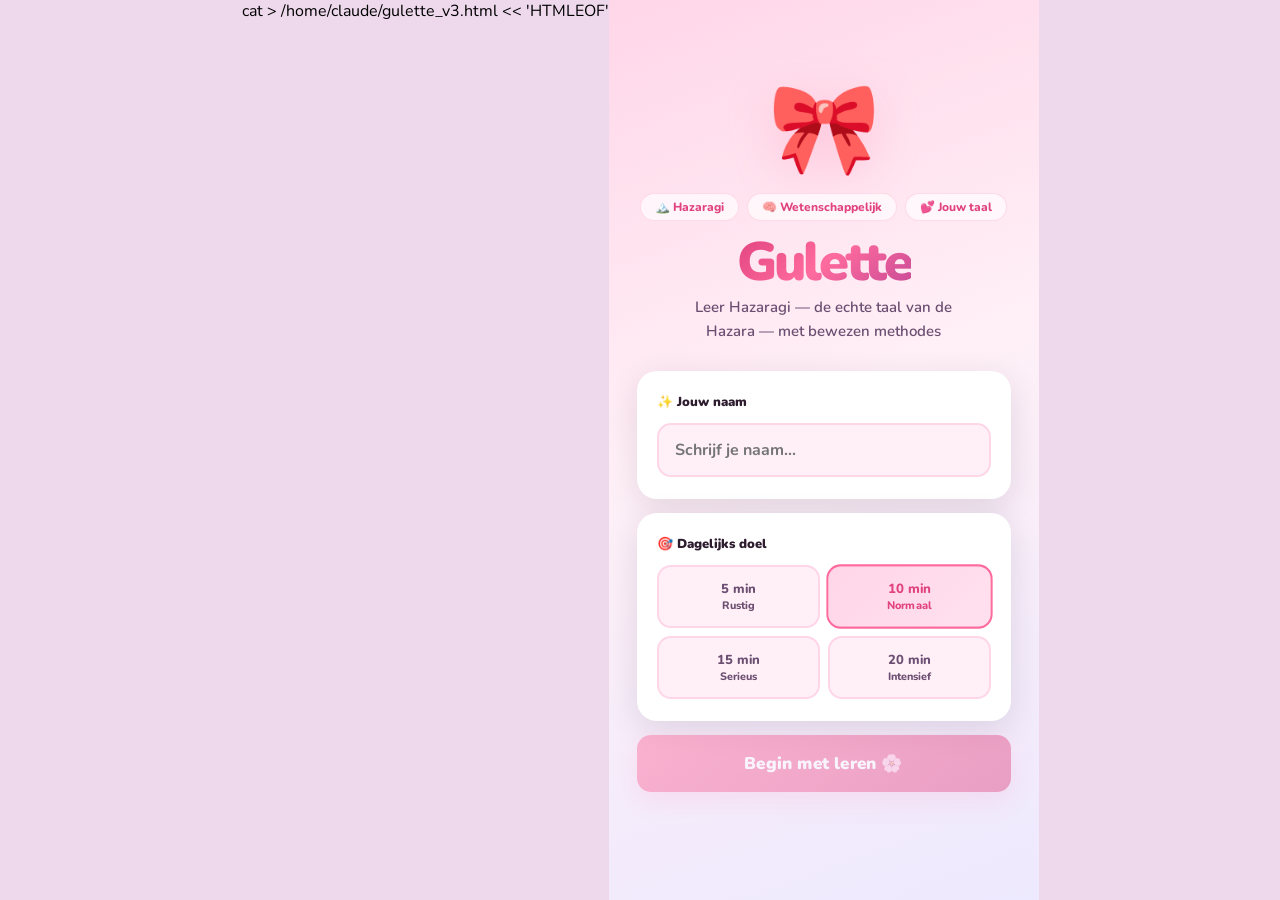
==== commit a9d33ef0: "gulette 2.0" ====
--- a/gulette.html
+++ b/gulette.html
@@ -1,2219 +1,1910 @@
+cat > /home/claude/gulette_v3.html << 'HTMLEOF'
 <!DOCTYPE html>
 <html lang="nl">
 <head>
 <meta charset="UTF-8">
 <meta name="viewport" content="width=device-width, initial-scale=1.0, maximum-scale=1.0, user-scalable=no">
+<meta name="apple-mobile-web-app-capable" content="yes">
+<meta name="apple-mobile-web-app-status-bar-style" content="default">
 <title>Gulette 🎀</title>
-<link href="https://fonts.googleapis.com/css2?family=Nunito:wght@400;600;700;800;900&family=Noto+Nastaliq+Urdu:wght@400;700&display=swap" rel="stylesheet">
+<link href="https://fonts.googleapis.com/css2?family=Nunito:wght@400;600;700;800;900&family=Noto+Naskh+Arabic:wght@400;500;600;700&display=swap" rel="stylesheet">
 <style>
-:root {
-  --rose:      #FF6B9D;
-  --rose-d:    #E8538A;
-  --rose-l:    #FFD6E8;
-  --rose-xl:   #FFF0F7;
-  --peach:     #FF8C61;
-  --gold:      #FFBE3D;
-  --gold-l:    #FFF5D6;
-  --mint:      #3DD6A3;
-  --mint-l:    #D6F7EE;
-  --sky:       #5BB8FF;
-  --sky-l:     #D6EEFF;
-  --lavender:  #A78BFA;
-  --lav-l:     #EDE9FE;
-  --cream:     #FFFAF7;
-  --white:     #FFFFFF;
-  --ink:       #2D1B2E;
-  --ink-m:     #6B4E71;
-  --ink-l:     #B09AB8;
-  --r:         22px;
-  --r-sm:      14px;
-  --r-xs:      10px;
-  --shadow:    0 4px 20px rgba(255,107,157,0.15);
-  --shadow-m:  0 8px 32px rgba(255,107,157,0.2);
-  --shadow-xl: 0 16px 48px rgba(255,107,157,0.25);
-}
-
-*{box-sizing:border-box;margin:0;padding:0;-webkit-tap-highlight-color:transparent}
-
-body{
-  font-family:'Nunito',sans-serif;
-  background:#F5E8F0;
-  display:flex;
-  justify-content:center;
-  min-height:100vh;
-  align-items:flex-start;
-}
-
-#app{
-  width:100%;
-  max-width:430px;
-  min-height:100vh;
-  background:var(--cream);
-  position:relative;
-  overflow:hidden;
-  display:flex;
-  flex-direction:column;
-}
-
-/* ── SCREENS ── */
-.screen{
-  display:none;
-  flex-direction:column;
-  flex:1;
-  min-height:100vh;
-  animation:screenIn .3s cubic-bezier(.4,0,.2,1);
-  padding-bottom:78px;
-}
+:root{
+  --rose:#FF6B9D;--rose-d:#E0437F;--rose-l:#FFD6E8;--rose-xl:#FFF0F7;
+  --peach:#FF8C61;--gold:#FFBE3D;--gold-d:#E5A020;--gold-l:#FFF5D6;
+  --mint:#2ECC9A;--mint-l:#D0F5EA;--sky:#5BB8FF;--sky-l:#D6EEFF;
+  --lav:#A78BFA;--lav-l:#EDE9FE;
+  --cream:#FFFAF7;--white:#FFFFFF;
+  --ink:#2D1B2E;--ink-m:#6B4E71;--ink-l:#B09AB8;--ink-xl:#E8D8F0;
+  --r:20px;--r-sm:14px;--r-xs:10px;
+  --sh:0 4px 20px rgba(45,27,46,.08);
+  --sh-m:0 8px 32px rgba(45,27,46,.12);
+  --sh-rose:0 8px 28px rgba(255,107,157,.3);
+}
+*{box-sizing:border-box;margin:0;padding:0;-webkit-tap-highlight-color:transparent;-webkit-touch-callout:none}
+html,body{height:100%;overscroll-behavior:none}
+body{font-family:'Nunito',sans-serif;background:#EDD8EC;display:flex;justify-content:center;align-items:flex-start;min-height:100%}
+#app{width:100%;max-width:430px;min-height:100vh;min-height:-webkit-fill-available;background:var(--cream);position:relative;overflow:hidden;display:flex;flex-direction:column}
+
+/* SCREENS */
+.screen{display:none;flex-direction:column;flex:1;min-height:100vh;padding-bottom:80px;animation:fadeUp .28s cubic-bezier(.4,0,.2,1)}
 .screen.active{display:flex}
-
-@keyframes screenIn{
-  from{opacity:0;transform:translateY(10px)}
-  to{opacity:1;transform:translateY(0)}
-}
-
-/* ══════════════════════════════════════
-   ONBOARDING
-══════════════════════════════════════ */
+@keyframes fadeUp{from{opacity:0;transform:translateY(12px)}to{opacity:1;transform:translateY(0)}}
+
+/* ── ONBOARDING ── */
 #screen-onboarding{
-  background:linear-gradient(170deg,#FFD6E8 0%,#FFF0F7 40%,#F5EDFF 100%);
-  align-items:center;
-  justify-content:center;
-  text-align:center;
-  padding:48px 28px 40px;
-  padding-bottom:40px!important;
-}
-
-.ob-mascot{
-  font-size:88px;
-  animation:mascotBob 3s ease-in-out infinite;
-  filter:drop-shadow(0 10px 22px rgba(255,107,157,.25));
-  margin-bottom:4px;
-  display:block;
-}
-@keyframes mascotBob{
-  0%,100%{transform:translateY(0) rotate(-2deg)}
-  50%{transform:translateY(-14px) rotate(2deg)}
-}
-
-.ob-sparkles{font-size:22px;letter-spacing:6px;margin-bottom:12px;display:block}
-
-.ob-title{
-  font-size:52px;
-  font-weight:900;
-  letter-spacing:-2px;
-  background:linear-gradient(135deg,var(--rose),#C84B97);
-  -webkit-background-clip:text;
-  -webkit-text-fill-color:transparent;
-  background-clip:text;
-  margin-bottom:8px;
-}
-.ob-subtitle{
-  font-size:15px;
-  color:var(--ink-m);
-  line-height:1.6;
-  margin-bottom:36px;
-  max-width:280px;
-}
-
-.ob-card{
-  background:var(--white);
-  border-radius:var(--r);
-  padding:26px 22px;
-  width:100%;
-  box-shadow:var(--shadow-m);
-  margin-bottom:16px;
-  text-align:left;
-}
-.ob-card-title{
-  font-size:16px;
-  font-weight:800;
-  color:var(--ink);
-  margin-bottom:14px;
-}
-.name-input{
-  width:100%;
-  border:2.5px solid var(--rose-l);
-  border-radius:var(--r-sm);
-  padding:13px 16px;
-  font-size:16px;
-  font-family:'Nunito',sans-serif;
-  color:var(--ink);
-  background:var(--rose-xl);
-  outline:none;
-  transition:border-color .2s,box-shadow .2s;
-  font-weight:700;
-}
-.name-input:focus{border-color:var(--rose);box-shadow:0 0 0 3px rgba(255,107,157,.15)}
-
+  background:linear-gradient(160deg,#FFD6E8 0%,#FFF0F7 45%,#EDE9FE 100%);
+  align-items:center;justify-content:center;text-align:center;
+  padding:env(safe-area-inset-top,44px) 28px 40px;padding-bottom:40px!important;
+  gap:0;
+}
+.ob-mascot{font-size:90px;animation:bob 3s ease-in-out infinite;filter:drop-shadow(0 12px 24px rgba(255,107,157,.22));margin-bottom:2px}
+@keyframes bob{0%,100%{transform:translateY(0) rotate(-2deg)}50%{transform:translateY(-14px) rotate(2deg)}}
+.ob-pills{display:flex;gap:8px;margin-bottom:14px;flex-wrap:wrap;justify-content:center}
+.ob-pill{background:rgba(255,255,255,.65);backdrop-filter:blur(10px);border-radius:50px;padding:5px 14px;font-size:12px;font-weight:800;color:var(--rose-d);border:1.5px solid rgba(255,107,157,.2)}
+.ob-title{font-size:54px;font-weight:900;letter-spacing:-3px;background:linear-gradient(140deg,#E0437F,#FF6B9D,#C84B97);-webkit-background-clip:text;-webkit-text-fill-color:transparent;background-clip:text;margin-bottom:6px;line-height:1}
+.ob-tagline{font-size:15px;color:var(--ink-m);font-weight:600;line-height:1.6;margin-bottom:28px;max-width:270px}
+.ob-card{background:var(--white);border-radius:var(--r);padding:22px 20px;width:100%;box-shadow:var(--sh-m);margin-bottom:14px;text-align:left}
+.ob-label{font-size:13px;font-weight:900;color:var(--ink);margin-bottom:12px;display:flex;align-items:center;gap:7px}
+.name-inp{width:100%;border:2.5px solid var(--rose-l);border-radius:var(--r-sm);padding:14px 16px;font-size:16px;font-family:'Nunito',sans-serif;color:var(--ink);background:var(--rose-xl);outline:none;transition:all .2s;font-weight:700}
+.name-inp:focus{border-color:var(--rose);background:#fff;box-shadow:0 0 0 4px rgba(255,107,157,.1)}
 .goal-grid{display:grid;grid-template-columns:1fr 1fr;gap:8px}
-.goal-btn{
-  background:var(--rose-xl);
-  border:2.5px solid var(--rose-l);
-  border-radius:var(--r-sm);
-  padding:12px 10px;
-  font-family:'Nunito',sans-serif;
-  font-size:13px;
-  font-weight:700;
-  color:var(--ink-m);
-  cursor:pointer;
-  transition:all .2s;
-  text-align:center;
-}
-.goal-btn:hover,.goal-btn.selected{
-  background:var(--rose-l);
-  border-color:var(--rose);
-  color:var(--rose-d);
-  transform:scale(1.03);
-}
-
-.btn-main{
-  width:100%;
-  background:linear-gradient(135deg,var(--rose),var(--rose-d));
-  color:#fff;
-  border:none;
-  border-radius:var(--r-sm);
-  padding:17px;
-  font-size:17px;
-  font-weight:900;
-  font-family:'Nunito',sans-serif;
-  cursor:pointer;
-  box-shadow:0 8px 24px rgba(255,107,157,.35);
-  transition:all .2s;
-  letter-spacing:.3px;
-}
-.btn-main:hover{transform:translateY(-2px);box-shadow:0 12px 32px rgba(255,107,157,.45)}
-.btn-main:active{transform:translateY(1px)}
-
-/* ══════════════════════════════════════
-   BOTTOM NAV
-══════════════════════════════════════ */
-.bottom-nav{
-  position:fixed;
-  bottom:0;left:50%;transform:translateX(-50%);
-  width:100%;max-width:430px;
-  background:var(--white);
-  border-top:1.5px solid var(--rose-l);
-  display:flex;
-  padding:10px 0 18px;
-  z-index:200;
-  box-shadow:0 -4px 24px rgba(0,0,0,.05);
-}
-.nav-btn{
-  flex:1;
-  display:flex;
-  flex-direction:column;
-  align-items:center;
-  gap:3px;
-  cursor:pointer;
-  padding:4px 0;
-  transition:all .2s;
-  background:none;
-  border:none;
-  font-family:'Nunito',sans-serif;
-}
-.nav-btn .nav-ico{font-size:24px;transition:transform .2s}
-.nav-btn .nav-lbl{font-size:11px;font-weight:700;color:var(--ink-l);transition:color .2s}
-.nav-btn.active .nav-lbl{color:var(--rose)}
-.nav-btn.active .nav-ico{transform:scale(1.18)}
-
-/* ══════════════════════════════════════
-   HOME
-══════════════════════════════════════ */
+.goal-opt{background:var(--rose-xl);border:2.5px solid var(--rose-l);border-radius:var(--r-sm);padding:13px 10px;font-family:'Nunito',sans-serif;font-size:13px;font-weight:800;color:var(--ink-m);cursor:pointer;transition:all .18s;text-align:center;line-height:1.4}
+.goal-opt.sel,.goal-opt:hover{background:linear-gradient(135deg,var(--rose-l),#FFE0EE);border-color:var(--rose);color:var(--rose-d);transform:scale(1.02)}
+.btn-start{width:100%;background:linear-gradient(135deg,var(--rose),var(--rose-d));color:#fff;border:none;border-radius:var(--r-sm);padding:17px;font-size:17px;font-weight:900;font-family:'Nunito',sans-serif;cursor:pointer;box-shadow:var(--sh-rose);transition:all .2s;letter-spacing:.2px}
+.btn-start:not(:disabled):hover{transform:translateY(-2px);box-shadow:0 14px 36px rgba(255,107,157,.42)}
+.btn-start:active{transform:scale(.98)}
+.btn-start:disabled{opacity:.45;cursor:not-allowed}
+
+/* ── BOTTOM NAV ── */
+.bnav{position:fixed;bottom:0;left:50%;transform:translateX(-50%);width:100%;max-width:430px;background:rgba(255,255,255,.95);backdrop-filter:blur(16px);-webkit-backdrop-filter:blur(16px);border-top:1px solid var(--rose-xl);display:flex;padding:10px 0;padding-bottom:max(10px,env(safe-area-inset-bottom));z-index:200;box-shadow:0 -4px 24px rgba(45,27,46,.06)}
+.nb{flex:1;display:flex;flex-direction:column;align-items:center;gap:3px;cursor:pointer;padding:4px 0;background:none;border:none;font-family:'Nunito',sans-serif;transition:all .18s}
+.nb .ni{font-size:22px;transition:transform .2s}
+.nb .nl{font-size:10.5px;font-weight:800;color:var(--ink-l);transition:color .2s;letter-spacing:.2px}
+.nb.on .nl{color:var(--rose)}
+.nb.on .ni{transform:scale(1.2) translateY(-1px)}
+
+/* ── HOME ── */
 #screen-home{background:var(--cream)}
-
-.home-header{
-  padding:52px 22px 24px;
-  background:linear-gradient(150deg,#FFD6E8 0%,#FFE8F2 60%,#F5EDFF 100%);
-  position:relative;
-  overflow:hidden;
-}
-.home-header::after{
-  content:'';
-  position:absolute;
-  right:-30px;top:-30px;
-  width:160px;height:160px;
-  background:radial-gradient(circle,rgba(255,255,255,.55),transparent 70%);
-  border-radius:50%;
-}
-.hh-top{display:flex;justify-content:space-between;align-items:flex-start;margin-bottom:18px}
-.hh-greeting{font-size:12px;color:var(--ink-m);font-weight:700;text-transform:uppercase;letter-spacing:.8px;margin-bottom:3px}
-.hh-name{font-size:24px;font-weight:900;color:var(--ink)}
-.hh-name span{color:var(--rose-d)}
-.hh-badges{display:flex;gap:8px;align-items:center}
-.badge{
-  background:rgba(255,255,255,.8);
-  border-radius:50px;
-  padding:7px 13px;
-  font-size:13px;
-  font-weight:800;
-  color:var(--ink);
-  display:flex;align-items:center;gap:5px;
-  backdrop-filter:blur(8px);
-  box-shadow:0 3px 12px rgba(0,0,0,.08);
-}
-.xp-row{margin-top:4px}
-.xp-track{
-  height:10px;
-  background:rgba(255,255,255,.5);
-  border-radius:50px;
-  overflow:hidden;
-  margin-bottom:5px;
-}
-.xp-fill{
-  height:100%;
-  background:linear-gradient(90deg,var(--rose),#FF3E9A);
-  border-radius:50px;
-  transition:width .7s cubic-bezier(.34,1.56,.64,1);
-}
-.xp-meta{display:flex;justify-content:space-between;font-size:12px;font-weight:700;color:var(--ink-m)}
-
-.home-body{padding:20px 18px;flex:1;overflow-y:auto}
+.hdr{padding:max(52px,env(safe-area-inset-top,52px)) 20px 22px;background:linear-gradient(155deg,#FFD6E8 0%,#FFE8F3 55%,#EDE9FE 100%);position:relative;overflow:hidden}
+.hdr::after{content:'';position:absolute;right:-40px;top:-40px;width:180px;height:180px;background:radial-gradient(circle,rgba(255,255,255,.5),transparent 65%);border-radius:50%;pointer-events:none}
+.hdr-top{display:flex;justify-content:space-between;align-items:flex-start;margin-bottom:16px}
+.hdr-greet{font-size:11.5px;color:var(--ink-m);font-weight:800;text-transform:uppercase;letter-spacing:.8px;margin-bottom:3px}
+.hdr-name{font-size:23px;font-weight:900;color:var(--ink)}
+.hdr-name em{color:var(--rose-d);font-style:normal}
+.hdr-chips{display:flex;gap:7px}
+.chip{background:rgba(255,255,255,.75);backdrop-filter:blur(8px);border-radius:50px;padding:7px 12px;font-size:13px;font-weight:800;color:var(--ink);display:flex;align-items:center;gap:5px;box-shadow:0 2px 10px rgba(0,0,0,.06)}
+.xp-bar-wrap{margin-top:2px}
+.xp-track{height:9px;background:rgba(255,255,255,.45);border-radius:50px;overflow:hidden;margin-bottom:5px}
+.xp-fill{height:100%;background:linear-gradient(90deg,var(--rose),#FF2D8A);border-radius:50px;transition:width .8s cubic-bezier(.34,1.56,.64,1)}
+.xp-meta{display:flex;justify-content:space-between;font-size:11.5px;font-weight:800;color:var(--ink-m)}
+
+/* Week streak graph */
+.streak-card{margin:18px 18px 0;background:var(--white);border-radius:var(--r);padding:18px 18px 14px;box-shadow:var(--sh)}
+.sc-hdr{display:flex;justify-content:space-between;align-items:center;margin-bottom:14px}
+.sc-title{font-size:15px;font-weight:900;color:var(--ink)}
+.sc-sub{font-size:12px;font-weight:700;color:var(--ink-l)}
+.week-bars{display:flex;gap:6px;align-items:flex-end;height:56px}
+.day-bar-wrap{flex:1;display:flex;flex-direction:column;align-items:center;gap:5px;height:100%}
+.day-bar-bg{flex:1;width:100%;background:var(--rose-xl);border-radius:6px;overflow:hidden;position:relative}
+.day-bar-fill{position:absolute;bottom:0;width:100%;border-radius:6px;transition:height .6s cubic-bezier(.34,1.56,.64,1)}
+.day-lbl{font-size:9.5px;font-weight:800;color:var(--ink-l)}
+.day-lbl.today{color:var(--rose)}
+
+/* Progress section */
+.prog-section{padding:18px 18px 0}
+.sec-row{display:flex;justify-content:space-between;align-items:center;margin-bottom:14px}
+.sec-title{font-size:17px;font-weight:900;color:var(--ink)}
+.sec-link{font-size:12px;font-weight:800;color:var(--rose);cursor:pointer}
+
+/* Chapter progress bars */
+.ch-prog-list{display:flex;flex-direction:column;gap:10px;margin-bottom:20px}
+.ch-prog-item{background:var(--white);border-radius:var(--r-sm);padding:14px 16px;box-shadow:var(--sh);display:flex;align-items:center;gap:12px}
+.ch-prog-icon{font-size:26px;flex-shrink:0}
+.ch-prog-info{flex:1;min-width:0}
+.ch-prog-name{font-size:13px;font-weight:800;color:var(--ink);margin-bottom:5px;white-space:nowrap;overflow:hidden;text-overflow:ellipsis}
+.ch-prog-track{height:7px;background:var(--ink-xl);border-radius:50px;overflow:hidden}
+.ch-prog-fill{height:100%;border-radius:50px;transition:width .7s cubic-bezier(.34,1.56,.64,1)}
+.ch-prog-pct{font-size:12px;font-weight:900;flex-shrink:0;min-width:32px;text-align:right}
 
 /* Daily review banner */
-.daily-banner{
-  background:linear-gradient(135deg,var(--rose),#FF3E9A);
-  border-radius:var(--r);
-  padding:18px 20px;
-  display:flex;align-items:center;gap:14px;
-  box-shadow:0 8px 28px rgba(255,107,157,.3);
-  cursor:pointer;
-  transition:all .2s;
-  margin-bottom:22px;
-  position:relative;
-  overflow:hidden;
-}
-.daily-banner::before{
-  content:'';position:absolute;right:-20px;top:-20px;
-  width:100px;height:100px;
-  background:rgba(255,255,255,.12);border-radius:50%;
-}
-.daily-banner:hover{transform:translateY(-2px);box-shadow:0 12px 36px rgba(255,107,157,.4)}
-.db-icon{font-size:40px;flex-shrink:0}
-.db-text h3{color:#fff;font-size:16px;font-weight:900}
-.db-text p{color:rgba(255,255,255,.85);font-size:13px;font-weight:600;margin-top:2px}
-.db-arrow{color:#fff;font-size:22px;font-weight:900;margin-left:auto}
-
-/* Section header */
-.sec-hdr{
-  display:flex;align-items:center;justify-content:space-between;
-  margin-bottom:14px;margin-top:6px;
-}
-.sec-title{font-size:19px;font-weight:900;color:var(--ink)}
-.sec-sub{font-size:12px;font-weight:700;color:var(--rose);cursor:pointer}
-
-/* Chapter blocks */
-.chapter-block{margin-bottom:28px}
-.chapter-label{
-  font-size:11px;
-  font-weight:900;
-  text-transform:uppercase;
-  letter-spacing:1.2px;
-  color:var(--ink-l);
-  margin-bottom:12px;
-  padding-left:4px;
-}
-
-/* Lesson path nodes */
-.lesson-path{
-  display:flex;
-  flex-direction:column;
-  align-items:center;
-  gap:0;
-  padding:0 10px;
-}
-.path-row{
-  display:flex;
-  align-items:center;
-  width:100%;
-  justify-content:center;
-  position:relative;
-}
-.path-row.odd{justify-content:flex-start;padding-left:30px}
-.path-row.even{justify-content:flex-end;padding-right:30px}
-.path-row.center{justify-content:center}
-
-.path-connector{
-  position:absolute;
-  width:3px;
-  height:28px;
-  background:var(--rose-l);
-  border-radius:3px;
-  left:50%;
-  transform:translateX(-50%);
-  z-index:0;
-}
-.path-connector.done{background:var(--gold)}
-
-.lesson-node{
-  width:76px;height:76px;
-  border-radius:50%;
-  display:flex;flex-direction:column;
-  align-items:center;justify-content:center;
-  cursor:pointer;
-  transition:all .25s cubic-bezier(.34,1.56,.64,1);
-  position:relative;
-  border:4px solid transparent;
-  z-index:1;
-  flex-shrink:0;
-}
-.lesson-node.unlocked{
-  background:linear-gradient(145deg,var(--rose),var(--rose-d));
-  border-color:rgba(255,255,255,.5);
-  box-shadow:0 6px 22px rgba(255,107,157,.38),0 2px 0 rgba(180,40,100,.35);
-}
-.lesson-node.unlocked:hover{transform:scale(1.1) translateY(-3px);box-shadow:0 12px 32px rgba(255,107,157,.5)}
-.lesson-node.unlocked:active{transform:scale(.96)}
-.lesson-node.completed{
-  background:linear-gradient(145deg,var(--gold),#F5A020);
-  border-color:rgba(255,255,255,.6);
-  box-shadow:0 6px 22px rgba(255,190,61,.4),0 2px 0 rgba(180,120,0,.25);
-}
-.lesson-node.completed:hover{transform:scale(1.08)}
-.lesson-node.locked{
-  background:var(--rose-xl);
-  border-color:var(--rose-l);
-  cursor:not-allowed;
-  opacity:.6;
-}
-.node-icon{font-size:28px}
-.node-lbl{
-  font-size:8.5px;font-weight:900;
-  color:#fff;text-align:center;
-  line-height:1.2;margin-top:2px;
-  max-width:68px;
-}
-.lesson-node.locked .node-lbl{color:var(--ink-l)}
-
-.node-info-bubble{
-  position:absolute;
-  background:var(--white);
-  border-radius:var(--r-sm);
-  padding:10px 14px;
-  box-shadow:var(--shadow-m);
-  font-size:12px;font-weight:700;
-  color:var(--ink);
-  white-space:nowrap;
-  top:-52px;left:50%;transform:translateX(-50%);
-  display:none;z-index:10;
-}
-.node-info-bubble::after{
-  content:'';position:absolute;
-  bottom:-6px;left:50%;transform:translateX(-50%);
-  border:6px solid transparent;
-  border-top-color:var(--white);border-bottom:none;
-}
-.lesson-node:hover .node-info-bubble{display:block}
-
-/* ══════════════════════════════════════
-   LESSON SCREEN
-══════════════════════════════════════ */
+.rev-banner{margin:0 18px 18px;background:linear-gradient(135deg,var(--rose),var(--rose-d));border-radius:var(--r);padding:16px 18px;display:flex;align-items:center;gap:12px;box-shadow:var(--sh-rose);cursor:pointer;transition:all .2s;position:relative;overflow:hidden}
+.rev-banner::before{content:'';position:absolute;right:-15px;top:-15px;width:90px;height:90px;background:rgba(255,255,255,.1);border-radius:50%;pointer-events:none}
+.rev-banner:active{transform:scale(.98)}
+.rb-ico{font-size:38px;flex-shrink:0}
+.rb-txt h3{color:#fff;font-size:15px;font-weight:900}
+.rb-txt p{color:rgba(255,255,255,.82);font-size:12.5px;font-weight:600;margin-top:2px}
+.rb-arr{color:rgba(255,255,255,.8);font-size:20px;font-weight:900;margin-left:auto}
+
+/* Science tip banner */
+.sci-banner{margin:0 18px 14px;background:linear-gradient(135deg,var(--lav-l),#F5F0FF);border-radius:var(--r-sm);padding:13px 16px;display:flex;gap:10px;align-items:center;border:1.5px solid var(--lav)}
+.sci-ico{font-size:22px;flex-shrink:0}
+.sci-txt{font-size:12px;font-weight:700;color:var(--ink-m);line-height:1.45}
+.sci-txt strong{color:var(--lav);font-weight:900}
+
+/* Lesson path */
+.lessons-section{padding:0 18px}
+.ch-block{margin-bottom:28px}
+.ch-label{font-size:10.5px;font-weight:900;text-transform:uppercase;letter-spacing:1.3px;color:var(--ink-l);margin-bottom:14px;padding-left:2px}
+.l-path{display:flex;flex-direction:column;align-items:center;gap:8px}
+.l-row{width:100%;display:flex;align-items:center;justify-content:center;position:relative}
+.l-row.lft{justify-content:flex-start;padding-left:24px}
+.l-row.rgt{justify-content:flex-end;padding-right:24px}
+.l-node{width:80px;height:80px;border-radius:50%;display:flex;flex-direction:column;align-items:center;justify-content:center;cursor:pointer;transition:all .22s cubic-bezier(.34,1.56,.64,1);position:relative;border:4px solid transparent;flex-shrink:0;user-select:none}
+.l-node.u{background:linear-gradient(145deg,var(--rose),var(--rose-d));border-color:rgba(255,255,255,.45);box-shadow:0 6px 20px rgba(255,107,157,.38),0 3px 0 rgba(180,40,100,.3)}
+.l-node.u:active{transform:scale(.93)}
+.l-node.d{background:linear-gradient(145deg,var(--gold),var(--gold-d));border-color:rgba(255,255,255,.5);box-shadow:0 6px 20px rgba(255,190,61,.38),0 3px 0 rgba(180,120,0,.2)}
+.l-node.lk{background:var(--rose-xl);border-color:var(--rose-l);cursor:not-allowed;opacity:.55}
+.n-ico{font-size:28px;pointer-events:none}
+.n-lbl{font-size:8px;font-weight:900;color:#fff;text-align:center;line-height:1.25;margin-top:1px;pointer-events:none;max-width:70px;padding:0 4px}
+.l-node.lk .n-lbl{color:var(--ink-l)}
+.n-done-badge{position:absolute;top:-2px;right:-2px;width:20px;height:20px;background:var(--white);border-radius:50%;display:flex;align-items:center;justify-content:center;font-size:11px;box-shadow:0 2px 8px rgba(0,0,0,.12)}
+.n-tooltip{position:absolute;bottom:calc(100% + 10px);left:50%;transform:translateX(-50%);background:var(--ink);color:#fff;border-radius:10px;padding:7px 12px;font-size:12px;font-weight:700;white-space:nowrap;z-index:20;pointer-events:none;opacity:0;transition:opacity .15s}
+.n-tooltip::after{content:'';position:absolute;top:100%;left:50%;transform:translateX(-50%);border:5px solid transparent;border-top-color:var(--ink)}
+.l-node:hover .n-tooltip{opacity:1}
+
+/* ── LESSON ── */
 #screen-lesson{background:var(--cream)}
-
-.lesson-topbar{
-  padding:52px 20px 14px;
-  background:var(--white);
-  display:flex;align-items:center;gap:12px;
-  position:sticky;top:0;z-index:50;
-  border-bottom:1.5px solid var(--rose-xl);
-}
-.btn-back{
-  width:40px;height:40px;border-radius:50%;
-  background:var(--rose-xl);
-  border:none;font-size:18px;cursor:pointer;
-  display:flex;align-items:center;justify-content:center;
-  color:var(--ink-m);transition:all .2s;flex-shrink:0;
-}
-.btn-back:hover{background:var(--rose-l);color:var(--rose-d)}
-.progress-track{
-  flex:1;height:10px;
-  background:var(--rose-xl);border-radius:50px;overflow:hidden;
-}
-.progress-fill{
-  height:100%;
-  background:linear-gradient(90deg,var(--rose),#FF3E9A);
-  border-radius:50px;
-  transition:width .5s cubic-bezier(.34,1.56,.64,1);
-}
-.hearts-row{display:flex;gap:3px;font-size:18px;flex-shrink:0}
-
-.lesson-body{
-  flex:1;padding:22px 20px 140px;
-  display:flex;flex-direction:column;
-  overflow-y:auto;
-}
-
-/* Exercise elements */
-.ex-type-pill{
-  display:inline-flex;align-items:center;gap:6px;
-  background:var(--rose-xl);
-  border-radius:50px;padding:6px 14px;
-  font-size:11.5px;font-weight:900;
-  color:var(--rose);
-  text-transform:uppercase;letter-spacing:.7px;
-  margin-bottom:18px;
-}
-.ex-prompt{
-  font-size:19px;font-weight:800;color:var(--ink);
-  line-height:1.4;margin-bottom:20px;
-}
-.hz-card{
-  background:linear-gradient(135deg,var(--rose-xl),#FFF5FD);
-  border:2px solid var(--rose-l);
-  border-radius:var(--r);
-  padding:24px 20px;
-  text-align:center;
-  margin-bottom:20px;
-}
-.hz-script{
-  font-family:'Noto Nastaliq Urdu',serif;
-  font-size:38px;
-  font-weight:700;
-  color:var(--ink);
-  direction:rtl;
-  line-height:1.4;
-  margin-bottom:8px;
-  display:block;
-}
-.hz-latin{
-  font-size:16px;font-weight:700;
-  color:var(--rose);font-style:italic;
-  display:block;margin-bottom:4px;
-}
-.hz-nl{
-  font-size:14px;font-weight:600;
-  color:var(--ink-m);display:block;
-}
-
-/* Multiple choice */
-.choices{display:flex;flex-direction:column;gap:10px;margin-top:4px}
-.choice{
-  background:var(--white);
-  border:2.5px solid var(--rose-l);
-  border-radius:var(--r-sm);
-  padding:16px 18px;
-  font-size:15px;font-weight:700;
-  color:var(--ink);
-  cursor:pointer;
-  transition:all .2s;
-  text-align:left;
-  display:flex;align-items:center;gap:12px;
-  font-family:'Nunito',sans-serif;
-}
-.choice:hover:not(:disabled){
-  border-color:var(--rose);
-  background:var(--rose-xl);
-  transform:translateX(5px);
-}
-.choice.correct{
-  border-color:#22c55e;background:#f0fdf4;color:#166534;
-  animation:pulse .3s ease;
-}
-.choice.wrong{
-  border-color:#ef4444;background:#fef2f2;color:#991b1b;
-  animation:shake .35s ease;
-}
-.choice-letter{
-  width:28px;height:28px;border-radius:8px;
-  background:var(--rose-xl);border:2px solid var(--rose-l);
-  display:flex;align-items:center;justify-content:center;
-  font-size:12px;font-weight:900;color:var(--rose);
-  flex-shrink:0;transition:all .2s;
-}
-.choice.correct .choice-letter{background:#dcfce7;border-color:#22c55e;color:#16a34a}
-.choice.wrong .choice-letter{background:#fee2e2;border-color:#ef4444;color:#dc2626}
-
-/* Word tiles (word bank) */
-.word-bank{
-  display:flex;flex-wrap:wrap;gap:8px;
-  padding:16px;
-  background:var(--rose-xl);
-  border-radius:var(--r-sm);
-  min-height:60px;margin-bottom:12px;
-  border:2px dashed var(--rose-l);
-}
-.word-answer-zone{
-  display:flex;flex-wrap:wrap;gap:8px;
-  padding:16px;
-  background:var(--white);
-  border-radius:var(--r-sm);
-  min-height:60px;
-  border:2.5px solid var(--rose-l);
-  margin-bottom:12px;
-  transition:border-color .2s;
-}
-.word-answer-zone.active{border-color:var(--rose)}
-.word-tile{
-  background:var(--white);
-  border:2.5px solid var(--rose-l);
-  border-radius:var(--r-xs);
-  padding:9px 16px;
-  font-size:14px;font-weight:800;
-  color:var(--ink);
-  cursor:pointer;
-  transition:all .18s;
-  font-family:'Nunito',sans-serif;
-  direction:rtl;
-  user-select:none;
-}
-.word-tile:hover{
-  border-color:var(--rose);background:var(--rose-xl);
-  transform:translateY(-2px);
-}
-.word-tile.placed{opacity:.35;pointer-events:none}
-.word-tile.answer-tile{
-  background:var(--rose-xl);border-color:var(--rose);color:var(--rose-d);
-}
-.word-tile.answer-tile:hover{background:var(--rose-l)}
-
-/* Typing exercise */
-.type-wrap{position:relative;margin-top:8px}
-.type-input{
-  width:100%;
-  border:2.5px solid var(--rose-l);
-  border-radius:var(--r-sm);
-  padding:16px 18px;
-  font-size:26px;
-  direction:rtl;text-align:right;
-  outline:none;
-  background:var(--white);
-  color:var(--ink);
-  font-family:'Noto Nastaliq Urdu',serif;
-  transition:all .2s;
-  font-weight:700;
-}
-.type-input:focus{border-color:var(--rose);box-shadow:0 0 0 3px rgba(255,107,157,.12)}
-.type-input.ok{border-color:#22c55e;background:#f0fdf4}
-.type-input.err{border-color:#ef4444;background:#fef2f2;animation:shake .35s ease}
-.hint-text{
-  font-size:13px;font-weight:700;
-  color:var(--ink-m);margin-top:8px;
-  display:none;
-}
-.hint-text.show{display:block;animation:screenIn .2s ease}
+.l-topbar{padding:max(52px,env(safe-area-inset-top,52px)) 18px 14px;background:var(--white);display:flex;align-items:center;gap:12px;border-bottom:1.5px solid var(--rose-xl);position:sticky;top:0;z-index:50}
+.btn-x{width:38px;height:38px;border-radius:50%;background:var(--rose-xl);border:none;font-size:16px;cursor:pointer;display:flex;align-items:center;justify-content:center;color:var(--ink-m);transition:all .18s;flex-shrink:0;font-weight:900}
+.btn-x:hover{background:var(--rose-l);color:var(--rose-d)}
+.l-prog-track{flex:1;height:9px;background:var(--rose-xl);border-radius:50px;overflow:hidden}
+.l-prog-fill{height:100%;background:linear-gradient(90deg,var(--rose),#FF2D8A);border-radius:50px;transition:width .5s cubic-bezier(.34,1.56,.64,1)}
+.hearts{display:flex;gap:2px;font-size:17px;flex-shrink:0}
+
+.l-body{flex:1;padding:22px 18px 150px;display:flex;flex-direction:column;overflow-y:auto;-webkit-overflow-scrolling:touch}
+
+/* Type pill */
+.type-pill{display:inline-flex;align-items:center;gap:6px;background:var(--rose-xl);border-radius:50px;padding:6px 14px;font-size:11px;font-weight:900;color:var(--rose);text-transform:uppercase;letter-spacing:.8px;margin-bottom:16px;align-self:flex-start}
+
+/* HZ card — NOTO NASKH ARABIC for clearer script */
+.hz-card{background:linear-gradient(145deg,var(--rose-xl),#FFF5FC);border:2px solid var(--rose-l);border-radius:var(--r);padding:24px 20px;text-align:center;margin-bottom:18px}
+.hz-script{font-family:'Noto Naskh Arabic',serif;font-size:44px;font-weight:700;color:var(--ink);direction:rtl;line-height:1.6;display:block;margin-bottom:8px;letter-spacing:.5px}
+.hz-latin{font-size:16px;font-weight:700;color:var(--rose);font-style:italic;display:block;margin-bottom:5px}
+.hz-nl{font-size:14px;font-weight:700;color:var(--ink-m);display:block}
+
+/* Context card (inductief leren) */
+.ctx-card{background:linear-gradient(135deg,#EDE9FE,#F5F0FF);border:2px solid var(--lav-l);border-radius:var(--r-sm);padding:16px 18px;margin-bottom:16px}
+.ctx-title{font-size:11px;font-weight:900;color:var(--lav);text-transform:uppercase;letter-spacing:.6px;margin-bottom:10px}
+.ctx-sentence{font-family:'Noto Naskh Arabic',serif;font-size:22px;font-weight:600;direction:rtl;text-align:right;color:var(--ink);line-height:1.7;margin-bottom:6px}
+.ctx-tr{font-size:13px;font-weight:600;color:var(--rose);font-style:italic;margin-bottom:3px}
+.ctx-nl{font-size:13px;font-weight:700;color:var(--ink-m)}
+
+/* Pattern tip (inductief) */
+.pattern-tip{background:linear-gradient(135deg,var(--mint-l),#E8FFF8);border:2px solid var(--mint);border-radius:var(--r-sm);padding:14px 16px;margin-bottom:16px;display:flex;gap:10px;align-items:flex-start}
+.pt-ico{font-size:20px;flex-shrink:0;margin-top:1px}
+.pt-body{}
+.pt-title{font-size:12px;font-weight:900;color:var(--mint);text-transform:uppercase;letter-spacing:.6px;margin-bottom:4px}
+.pt-text{font-size:13px;font-weight:600;color:var(--ink-m);line-height:1.55}
+.pt-text strong{color:var(--ink);font-weight:900}
+
+/* Pronunciation tip */
+.pronun-tip{background:linear-gradient(135deg,#EDE9FE,#F5F0FF);border:2px solid var(--lav-l);border-radius:var(--r-sm);padding:14px 16px;margin-bottom:16px;display:flex;gap:10px;align-items:flex-start}
+
+/* Choices */
+.choices{display:flex;flex-direction:column;gap:9px}
+.ch-btn{background:var(--white);border:2.5px solid var(--ink-xl);border-radius:var(--r-sm);padding:15px 16px;font-size:15px;font-weight:700;color:var(--ink);cursor:pointer;transition:all .18s;text-align:left;display:flex;align-items:center;gap:12px;font-family:'Nunito',sans-serif;width:100%}
+.ch-btn:hover:not(:disabled){border-color:var(--rose);background:var(--rose-xl);transform:translateX(4px)}
+.ch-btn.ok{border-color:#22c55e!important;background:#f0fdf4!important;color:#166534;animation:pop .25s ease}
+.ch-btn.ng{border-color:#ef4444!important;background:#fef2f2!important;color:#991b1b;animation:shake .32s ease}
+.ch-ltr{width:28px;height:28px;border-radius:8px;background:var(--rose-xl);border:2px solid var(--ink-xl);display:flex;align-items:center;justify-content:center;font-size:11.5px;font-weight:900;color:var(--ink-l);flex-shrink:0;transition:all .18s}
+.ch-btn.ok .ch-ltr{background:#dcfce7;border-color:#22c55e;color:#16a34a}
+.ch-btn.ng .ch-ltr{background:#fee2e2;border-color:#ef4444;color:#dc2626}
+@keyframes pop{0%{transform:scale(1)}50%{transform:scale(1.025)}100%{transform:scale(1)}}
+@keyframes shake{0%,100%{transform:translateX(0)}20%{transform:translateX(-7px)}40%{transform:translateX(7px)}60%{transform:translateX(-5px)}80%{transform:translateX(4px)}}
+
+/* Word bank */
+.wb-answer{display:flex;flex-wrap:wrap;gap:7px;min-height:54px;border:2.5px solid var(--rose-l);border-radius:var(--r-sm);padding:12px;background:var(--white);margin-bottom:10px;transition:border-color .2s;align-content:flex-start}
+.wb-answer.has{border-color:var(--rose)}
+.wb-bank{display:flex;flex-wrap:wrap;gap:7px;min-height:54px;border:2px dashed var(--rose-l);border-radius:var(--r-sm);padding:12px;background:var(--rose-xl);align-content:flex-start}
+.w-tile{background:var(--white);border:2px solid var(--ink-xl);border-radius:8px;padding:8px 14px;font-size:16px;font-weight:700;color:var(--ink);cursor:pointer;transition:all .16s;font-family:'Noto Naskh Arabic',serif;direction:rtl;user-select:none;touch-action:manipulation;line-height:1.5}
+.w-tile:hover,.w-tile:active{border-color:var(--rose);background:var(--rose-xl);transform:scale(1.04)}
+.w-tile.placed{opacity:.3;pointer-events:none}
+.w-tile.ans{background:var(--rose-xl);border-color:var(--rose);color:var(--rose-d);font-family:'Noto Naskh Arabic',serif}
+
+/* Typing */
+.t-inp{width:100%;border:2.5px solid var(--ink-xl);border-radius:var(--r-sm);padding:16px;font-size:32px;direction:rtl;text-align:right;outline:none;background:var(--white);color:var(--ink);font-family:'Noto Naskh Arabic',serif;font-weight:600;transition:all .2s;-webkit-appearance:none;line-height:1.5}
+.t-inp:focus{border-color:var(--rose);box-shadow:0 0 0 4px rgba(255,107,157,.1)}
+.t-inp.ok{border-color:#22c55e;background:#f0fdf4}
+.t-inp.ng{border-color:#ef4444;background:#fef2f2;animation:shake .32s ease}
+.t-hint{font-size:13px;font-weight:700;color:var(--ink-m);margin-top:9px;padding:10px 14px;background:var(--lav-l);border-radius:var(--r-xs);display:none}
+.t-hint.show{display:block}
 
 /* Check button */
-.btn-check{
-  margin-top:auto;
-  background:linear-gradient(135deg,var(--rose),var(--rose-d));
-  color:#fff;border:none;
-  border-radius:var(--r-sm);
-  padding:17px;font-size:17px;font-weight:900;
-  cursor:pointer;width:100%;
-  box-shadow:0 6px 22px rgba(255,107,157,.32);
-  transition:all .2s;
-  font-family:'Nunito',sans-serif;
-  position:sticky;bottom:20px;
-}
-.btn-check:hover:not(:disabled){transform:translateY(-2px);box-shadow:0 10px 30px rgba(255,107,157,.42)}
-.btn-check:disabled{background:var(--rose-l);color:var(--rose);box-shadow:none;cursor:not-allowed;transform:none}
+.btn-check{background:linear-gradient(135deg,var(--rose),var(--rose-d));color:#fff;border:none;border-radius:var(--r-sm);padding:17px;font-size:16px;font-weight:900;cursor:pointer;width:100%;box-shadow:var(--sh-rose);transition:all .2s;font-family:'Nunito',sans-serif;margin-top:auto;position:sticky;bottom:24px}
+.btn-check:not(:disabled):hover{transform:translateY(-2px);box-shadow:0 12px 32px rgba(255,107,157,.42)}
+.btn-check:disabled{background:var(--rose-xl);color:var(--rose);box-shadow:none;cursor:not-allowed}
 
 /* Feedback bar */
-.feedback-bar{
-  position:fixed;bottom:0;left:50%;transform:translateX(-50%);
-  width:100%;max-width:430px;
-  padding:18px 22px 32px;
-  display:flex;align-items:center;gap:14px;
-  z-index:150;
-  transition:all .3s cubic-bezier(.4,0,.2,1);
-  border-top-left-radius:24px;
-  border-top-right-radius:24px;
-}
-.feedback-bar.ok-fb{background:#f0fdf4;border-top:3px solid #22c55e}
-.feedback-bar.err-fb{background:#fef2f2;border-top:3px solid #ef4444}
-.feedback-bar.hidden{display:none}
-.fb-icon{font-size:30px}
-.fb-body{flex:1}
-.fb-title{font-size:16px;font-weight:900}
-.ok-fb .fb-title{color:#166534}
-.err-fb .fb-title{color:#991b1b}
-.fb-hint{font-size:13px;font-weight:600;color:var(--ink-m);margin-top:3px}
-.btn-continue{
-  background:linear-gradient(135deg,var(--rose),var(--rose-d));
-  color:#fff;border:none;border-radius:var(--r-sm);
-  padding:13px 20px;font-size:14px;font-weight:900;
-  cursor:pointer;font-family:'Nunito',sans-serif;
-  white-space:nowrap;
-  box-shadow:0 4px 16px rgba(255,107,157,.3);
-}
-
-/* ══════════════════════════════════════
-   RESULT
-══════════════════════════════════════ */
-#screen-result{
-  background:linear-gradient(170deg,#FFD6E8 0%,#FFF0F7 50%,#F0E8FF 100%);
-  align-items:center;justify-content:center;
-  text-align:center;padding:48px 28px;
-  padding-bottom:48px!important;
-}
-.res-mascot{font-size:84px;animation:mascotBob 2s infinite;margin-bottom:16px}
-.res-title{
-  font-size:36px;font-weight:900;
-  background:linear-gradient(135deg,var(--rose),#C84B97);
-  -webkit-background-clip:text;-webkit-text-fill-color:transparent;
-  background-clip:text;margin-bottom:6px;
-}
-.res-sub{font-size:14px;font-weight:700;color:var(--ink-m);margin-bottom:28px}
-.res-stats{display:flex;gap:12px;width:100%;margin-bottom:28px}
-.res-stat{
-  flex:1;background:var(--white);border-radius:var(--r-sm);
-  padding:18px 10px;box-shadow:var(--shadow);
-}
-.res-num{font-size:30px;font-weight:900;color:var(--rose)}
-.res-lbl{font-size:11px;font-weight:700;color:var(--ink-l);margin-top:3px}
-
-/* ══════════════════════════════════════
-   VOCABULARY / REVIEW
-══════════════════════════════════════ */
+.fb-bar{position:fixed;bottom:0;left:50%;transform:translateX(-50%);width:100%;max-width:430px;padding:18px 20px;padding-bottom:max(22px,env(safe-area-inset-bottom));display:flex;align-items:center;gap:14px;z-index:150;border-top-left-radius:22px;border-top-right-radius:22px;animation:slideUp .25s cubic-bezier(.34,1.56,.64,1)}
+@keyframes slideUp{from{transform:translateX(-50%) translateY(100%)}to{transform:translateX(-50%) translateY(0)}}
+.fb-bar.ok{background:#f0fdf4;border-top:3px solid #22c55e}
+.fb-bar.ng{background:#fef2f2;border-top:3px solid #ef4444}
+.fb-bar.hide{display:none}
+.fb-ico{font-size:28px}
+.fb-bd{flex:1}
+.fb-ttl{font-size:16px;font-weight:900}
+.ok .fb-ttl{color:#166534}
+.ng .fb-ttl{color:#991b1b}
+.fb-sub{font-size:13px;font-weight:600;color:var(--ink-m);margin-top:3px;line-height:1.4}
+.fb-hz{font-family:'Noto Naskh Arabic',serif;font-size:18px;direction:rtl;display:block;margin-top:4px;color:var(--ink)}
+.btn-cont{background:linear-gradient(135deg,var(--rose),var(--rose-d));color:#fff;border:none;border-radius:var(--r-sm);padding:13px 18px;font-size:14px;font-weight:900;cursor:pointer;font-family:'Nunito',sans-serif;white-space:nowrap;box-shadow:0 4px 16px rgba(255,107,157,.3);flex-shrink:0}
+
+/* ── RESULT ── */
+#screen-result{background:linear-gradient(160deg,#FFD6E8 0%,#FFF0F7 50%,#EDE9FE 100%);align-items:center;justify-content:center;text-align:center;padding:48px 28px;padding-bottom:48px!important}
+.res-mas{font-size:82px;animation:bob 2s infinite;margin-bottom:14px}
+.res-ttl{font-size:38px;font-weight:900;background:linear-gradient(135deg,var(--rose),#C84B97);-webkit-background-clip:text;-webkit-text-fill-color:transparent;background-clip:text;margin-bottom:5px}
+.res-sub{font-size:14px;font-weight:700;color:var(--ink-m);margin-bottom:26px}
+.res-stats{display:flex;gap:10px;width:100%;margin-bottom:26px}
+.rs{flex:1;background:var(--white);border-radius:var(--r-sm);padding:18px 8px;box-shadow:var(--sh)}
+.rs-n{font-size:28px;font-weight:900;color:var(--rose)}
+.rs-l{font-size:10.5px;font-weight:800;color:var(--ink-l);margin-top:3px;text-transform:uppercase;letter-spacing:.4px}
+.btn-home{width:100%;background:linear-gradient(135deg,var(--rose),var(--rose-d));color:#fff;border:none;border-radius:var(--r-sm);padding:17px;font-size:17px;font-weight:900;font-family:'Nunito',sans-serif;cursor:pointer;box-shadow:var(--sh-rose);transition:all .2s}
+.btn-home:hover{transform:translateY(-2px)}
+
+/* ── VOCAB ── */
 #screen-review{background:var(--cream)}
-.rev-header{
-  background:linear-gradient(135deg,#FFD6E8,#FFE8F2);
-  padding:52px 22px 24px;
-}
-.rev-header h2{font-size:24px;font-weight:900;color:var(--ink)}
-.rev-header p{font-size:13px;font-weight:600;color:var(--ink-m);margin-top:4px}
-
-.rev-filter-row{
-  display:flex;gap:8px;padding:16px 18px 8px;
-  overflow-x:auto;
-}
-.filter-chip{
-  background:var(--white);
-  border:2px solid var(--rose-l);
-  border-radius:50px;
-  padding:7px 16px;
-  font-size:12px;font-weight:800;
-  color:var(--ink-m);
-  cursor:pointer;white-space:nowrap;transition:all .2s;
-  flex-shrink:0;font-family:'Nunito',sans-serif;
-}
-.filter-chip.active{background:var(--rose);border-color:var(--rose);color:#fff}
-
-.word-list{padding:8px 18px 20px;display:flex;flex-direction:column;gap:10px}
-.word-card{
-  background:var(--white);
-  border-radius:var(--r-sm);
-  padding:14px 16px;
-  box-shadow:0 3px 12px rgba(255,107,157,.07);
-  display:flex;align-items:center;gap:14px;
-}
-.wc-script{
-  font-family:'Noto Nastaliq Urdu',serif;
-  font-size:28px;font-weight:700;color:var(--ink);
-  direction:rtl;min-width:70px;text-align:right;
-  line-height:1.4;
-}
-.wc-info{flex:1}
-.wc-latin{font-size:13px;font-weight:700;color:var(--rose);font-style:italic}
-.wc-nl{font-size:14px;font-weight:700;color:var(--ink-m);margin-top:2px}
-.mastery-bar{
-  display:flex;gap:3px;flex-direction:column;
-  align-items:center;
-}
-.mastery-pip{
-  width:8px;height:8px;border-radius:50%;
-  background:var(--rose-l);transition:all .3s;
-}
-.mastery-pip.on{background:var(--rose)}
-.mastery-pip.gold{background:var(--gold)}
-.mastery-pip.green{background:var(--mint)}
-
-
-
-/* ══════════════════════════════════════
-   PROFILE
-══════════════════════════════════════ */
+.rev-hdr{background:linear-gradient(135deg,#FFD6E8,#FFE8F2);padding:max(52px,env(safe-area-inset-top,52px)) 20px 22px}
+.rev-hdr h2{font-size:24px;font-weight:900;color:var(--ink)}
+.rev-hdr p{font-size:13px;font-weight:600;color:var(--ink-m);margin-top:4px}
+.filter-row{display:flex;gap:7px;padding:14px 18px 8px;overflow-x:auto;-webkit-overflow-scrolling:touch;scrollbar-width:none}
+.filter-row::-webkit-scrollbar{display:none}
+.fc{background:var(--white);border:2px solid var(--ink-xl);border-radius:50px;padding:8px 16px;font-size:12px;font-weight:800;color:var(--ink-m);cursor:pointer;white-space:nowrap;transition:all .18s;flex-shrink:0;font-family:'Nunito',sans-serif}
+.fc.on{background:var(--rose);border-color:var(--rose);color:#fff}
+.w-list{padding:4px 18px 20px;display:flex;flex-direction:column;gap:9px}
+.wc{background:var(--white);border-radius:var(--r-sm);padding:14px 16px;box-shadow:var(--sh);display:flex;align-items:center;gap:12px;cursor:pointer;transition:all .18s}
+.wc:active{transform:scale(.99)}
+.wc-hz{font-family:'Noto Naskh Arabic',serif;font-size:32px;font-weight:700;direction:rtl;color:var(--ink);min-width:70px;text-align:right;line-height:1.5}
+.wc-info{flex:1;min-width:0}
+.wc-tr{font-size:13px;font-weight:700;color:var(--rose);font-style:italic}
+.wc-nl{font-size:13px;font-weight:800;color:var(--ink);margin-top:1px}
+.wc-next{font-size:11px;font-weight:700;color:var(--ink-l);margin-top:4px}
+.m-pips{display:flex;flex-direction:column;gap:4px;align-items:center}
+.pip{width:8px;height:8px;border-radius:50%;background:var(--ink-xl);transition:background .3s}
+.pip.on{background:var(--rose)}
+.pip.green{background:var(--mint)}
+.pip.gold{background:var(--gold)}
+
+/* ── PROFILE ── */
 #screen-profile{background:var(--cream)}
-.prof-header{
-  background:linear-gradient(150deg,#FFD6E8,#FFE8F2 60%,#F5EDFF);
-  padding:60px 24px 32px;text-align:center;
-}
-.prof-avatar{
-  width:88px;height:88px;
-  background:var(--white);border-radius:50%;
-  display:flex;align-items:center;justify-content:center;
-  font-size:44px;margin:0 auto 14px;
-  box-shadow:var(--shadow-xl);
-  border:4px solid var(--rose-l);
-}
-.prof-name{font-size:24px;font-weight:900;color:var(--ink)}
-.prof-level{font-size:13px;font-weight:700;color:var(--ink-m);margin-top:4px}
-
-.prof-body{padding:22px 18px}
-.stat-grid{display:grid;grid-template-columns:1fr 1fr;gap:10px;margin-bottom:22px}
-.stat-card{
-  background:var(--white);border-radius:var(--r-sm);
-  padding:16px 14px;
-  box-shadow:0 3px 12px rgba(255,107,157,.08);
-  display:flex;align-items:center;gap:10px;
-}
-.stat-ico{font-size:28px}
-.stat-num{font-size:22px;font-weight:900;color:var(--ink)}
-.stat-lbl{font-size:11px;font-weight:700;color:var(--ink-l)}
-
-.achv-list{display:flex;flex-direction:column;gap:10px;margin-top:4px}
-.achv-item{
-  background:var(--white);
-  border-radius:var(--r-sm);
-  padding:14px 16px;
-  display:flex;align-items:center;gap:14px;
-  box-shadow:0 3px 12px rgba(255,107,157,.06);
-}
-.achv-ico{
-  width:44px;height:44px;background:var(--rose-xl);
-  border-radius:14px;display:flex;align-items:center;justify-content:center;
-  font-size:22px;flex-shrink:0;
-}
-.achv-ico.earned{background:linear-gradient(135deg,var(--rose-l),var(--rose))}
-.achv-name{font-size:14px;font-weight:800;color:var(--ink)}
-.achv-desc{font-size:12px;font-weight:600;color:var(--ink-l);margin-top:2px}
-.achv-check{color:#22c55e;font-size:18px;margin-left:auto}
-
-/* ══════════════════════════════════════
-   CONFETTI & FX
-══════════════════════════════════════ */
-#confetti-wrap{
-  position:fixed;top:0;left:0;width:100%;height:100%;
-  pointer-events:none;z-index:999;
-}
-.cfetti{
-  position:absolute;
-  width:9px;height:9px;
-  animation:cfFall linear forwards;
-}
-@keyframes cfFall{
-  0%{transform:translateY(-20px) rotate(0deg);opacity:1}
-  100%{transform:translateY(100vh) rotate(720deg);opacity:0}
-}
-.float-sparkle{
-  position:fixed;font-size:20px;pointer-events:none;z-index:998;
-  animation:floatUp 1s ease forwards;
-}
-@keyframes floatUp{
-  0%{transform:translateY(0) scale(1);opacity:1}
-  100%{transform:translateY(-110px) scale(.4);opacity:0}
-}
-
-/* ══════════════════════════════════════
-   SHARED UTILS
-══════════════════════════════════════ */
-@keyframes shake{
-  0%,100%{transform:translateX(0)}
-  20%{transform:translateX(-7px)}
-  40%{transform:translateX(7px)}
-  60%{transform:translateX(-5px)}
-  80%{transform:translateX(5px)}
-}
-@keyframes pulse{
-  0%{transform:scale(1)}
-  50%{transform:scale(1.03)}
-  100%{transform:scale(1)}
-}
-
-::-webkit-scrollbar{width:3px}
-::-webkit-scrollbar-thumb{background:var(--rose-l);border-radius:2px}
-
-.scroll-pad{height:20px}
-
-/* Conversation exercise */
-.convo-bubble{
-  background:var(--white);border:2px solid var(--rose-l);
-  border-radius:var(--r);padding:18px 20px;
-  margin-bottom:14px;
-}
-.convo-role{font-size:11px;font-weight:900;text-transform:uppercase;letter-spacing:.8px;color:var(--rose);margin-bottom:6px}
-.convo-hz{
-  font-family:'Noto Nastaliq Urdu',serif;
-  font-size:24px;direction:rtl;font-weight:700;
-  color:var(--ink);line-height:1.5;
-}
-.convo-latin{font-size:13px;font-weight:700;color:var(--rose);font-style:italic;margin-top:4px}
-.convo-nl{font-size:13px;font-weight:600;color:var(--ink-m);margin-top:2px}
-
-/* Scroll area for vocab */
-.scroll-area{overflow-y:auto;-webkit-overflow-scrolling:touch}
+.prof-hdr{background:linear-gradient(135deg,#EDE9FE,#F5F0FF);padding:max(52px,env(safe-area-inset-top,52px)) 20px 26px;text-align:center}
+.prof-av{width:80px;height:80px;background:linear-gradient(135deg,var(--rose),var(--rose-d));border-radius:50%;display:flex;align-items:center;justify-content:center;font-size:42px;margin:0 auto 14px;box-shadow:0 8px 24px rgba(255,107,157,.3)}
+.prof-name{font-size:22px;font-weight:900;color:var(--ink)}
+.prof-lvl{font-size:13px;font-weight:700;color:var(--lav);margin-top:3px}
+.stats-grid{display:grid;grid-template-columns:1fr 1fr;gap:10px;padding:18px;margin-top:-4px}
+.stat-card{background:var(--white);border-radius:var(--r-sm);padding:18px 14px;box-shadow:var(--sh);text-align:center}
+.stat-n{font-size:30px;font-weight:900;color:var(--rose)}
+.stat-l{font-size:11px;font-weight:800;color:var(--ink-l);text-transform:uppercase;letter-spacing:.3px;margin-top:3px}
+.achvs-sec{padding:0 18px 24px}
+.achvs-title{font-size:17px;font-weight:900;color:var(--ink);margin-bottom:14px}
+.ac{display:flex;align-items:center;gap:12px;padding:13px 16px;background:var(--white);border-radius:var(--r-sm);box-shadow:var(--sh);margin-bottom:8px}
+.ac-ico{font-size:26px;filter:grayscale(1);opacity:.4;transition:all .3s}
+.ac-ico.on{filter:none;opacity:1}
+.ac-name{font-size:13px;font-weight:800}
+.ac-desc{font-size:11.5px;color:var(--ink-l);font-weight:600;margin-top:1px}
+.ac-chk{color:var(--mint);font-size:16px;font-weight:900;margin-left:auto}
+
+/* Modal */
+.modal-bg{position:fixed;inset:0;background:rgba(45,27,46,.5);z-index:300;display:flex;align-items:flex-end;justify-content:center;backdrop-filter:blur(4px)}
+.modal{background:var(--white);border-radius:26px 26px 0 0;padding:24px 24px 40px;width:100%;max-width:430px;animation:slideUp .3s cubic-bezier(.34,1.56,.64,1)}
+.modal-drag{width:40px;height:4px;background:var(--ink-xl);border-radius:50px;margin:0 auto 20px}
+.modal-title{font-size:26px;font-weight:900;color:var(--ink);margin-bottom:16px;font-family:'Noto Naskh Arabic',serif;direction:rtl;text-align:right;line-height:1.5}
+.pron-row{display:flex;gap:14px;align-items:center;padding:12px 14px;background:var(--rose-xl);border-radius:var(--r-sm);margin-bottom:10px}
+.pron-hz{font-family:'Noto Naskh Arabic',serif;font-size:32px;direction:rtl;color:var(--ink);min-width:40px;line-height:1.5}
+.pron-info{flex:1}
+.pron-latin{font-size:14px;font-weight:700;color:var(--rose);font-style:italic}
+.pron-tip{font-size:12.5px;font-weight:600;color:var(--ink-m);margin-top:3px}
 
 /* Toast */
-.toast{
-  position:fixed;top:72px;left:50%;transform:translateX(-50%) translateY(-20px);
-  background:var(--ink);color:#fff;
-  border-radius:50px;padding:10px 22px;
-  font-size:14px;font-weight:800;
-  z-index:500;opacity:0;
-  transition:all .3s cubic-bezier(.34,1.56,.64,1);
-  white-space:nowrap;
-  pointer-events:none;
-}
-.toast.show{opacity:1;transform:translateX(-50%) translateY(0)}
-
-/* Streak fire animation */
-.streak-fire{
-  display:inline-block;
-  animation:firePulse 1s ease-in-out infinite;
-}
-@keyframes firePulse{
-  0%,100%{transform:scale(1)}
-  50%{transform:scale(1.2)}
-}
+#toast{position:fixed;bottom:100px;left:50%;transform:translateX(-50%) translateY(20px);background:var(--ink);color:#fff;padding:12px 20px;border-radius:50px;font-size:13px;font-weight:800;z-index:999;opacity:0;transition:all .3s;white-space:nowrap;pointer-events:none}
+#toast.show{opacity:1;transform:translateX(-50%) translateY(0)}
+
+/* Confetti */
+#cfwrap{position:fixed;inset:0;pointer-events:none;z-index:500;overflow:hidden}
+.cf{position:absolute;top:-10px;width:10px;height:10px;animation:fall linear forwards}
+@keyframes fall{to{top:110vh;transform:rotate(720deg)}}
+.sparkle{position:fixed;font-size:24px;pointer-events:none;z-index:600;animation:sparkUp .9s ease-out forwards}
+@keyframes sparkUp{to{transform:translateY(-80px) scale(0);opacity:0}}
 </style>
 </head>
 <body>
 <div id="app">
-
-<!-- ONBOARDING -->
-<div id="screen-onboarding" class="screen active">
-  <span class="ob-mascot">🐰</span>
-  <span class="ob-sparkles">🌸 ✨ 🎀</span>
+<!-- CONFETTI -->
+<div id="cfwrap"></div>
+<div id="toast"></div>
+
+<!-- ═══════════════════ ONBOARDING ═══════════════════ -->
+<div id="screen-onboarding" class="screen">
+  <div class="ob-mascot">🎀</div>
+  <div class="ob-pills">
+    <div class="ob-pill">🏔️ Hazaragi</div>
+    <div class="ob-pill">🧠 Wetenschappelijk</div>
+    <div class="ob-pill">💕 Jouw taal</div>
+  </div>
   <div class="ob-title">Gulette</div>
-  <div class="ob-subtitle">Leer Hazaragi op de leukste manier ooit — dagelijkse zinnen, echte taal, met liefde gemaakt 🌸</div>
-
+  <div class="ob-tagline">Leer Hazaragi — de echte taal van de Hazara — met bewezen methodes</div>
   <div class="ob-card">
-    <div class="ob-card-title">👋 Hoe heet jij?</div>
-    <input class="name-input" id="name-input" type="text" placeholder="jouw naam..." maxlength="20" oninput="checkNameInput()">
+    <div class="ob-label">✨ Jouw naam</div>
+    <input class="name-inp" id="name-inp" type="text" placeholder="Schrijf je naam..." oninput="chkName()" maxlength="24">
   </div>
-
   <div class="ob-card">
-    <div class="ob-card-title">🎯 Wat is jouw doel?</div>
+    <div class="ob-label">🎯 Dagelijks doel</div>
     <div class="goal-grid">
-      <button class="goal-btn" onclick="selectGoal(this,'5')">⚡ 5 min/dag<br><small>Casual</small></button>
-      <button class="goal-btn selected" onclick="selectGoal(this,'10')">🌸 10 min/dag<br><small>Normaal</small></button>
-      <button class="goal-btn" onclick="selectGoal(this,'15')">🔥 15 min/dag<br><small>Serieus</small></button>
-      <button class="goal-btn" onclick="selectGoal(this,'20')">💎 20 min/dag<br><small>Intensief</small></button>
+      <button class="goal-opt" onclick="selGoal(this,5)">5 min<br><small>Rustig</small></button>
+      <button class="goal-opt sel" onclick="selGoal(this,10)">10 min<br><small>Normaal</small></button>
+      <button class="goal-opt" onclick="selGoal(this,15)">15 min<br><small>Serieus</small></button>
+      <button class="goal-opt" onclick="selGoal(this,20)">20 min<br><small>Intensief</small></button>
     </div>
   </div>
-
-  <button class="btn-main" id="btn-start" onclick="startApp()" disabled style="opacity:.5">Laten we beginnen! 🎀</button>
+  <button class="btn-start" id="btn-start" disabled onclick="startApp()">Begin met leren 🌸</button>
 </div>
 
-<!-- HOME -->
+<!-- ═══════════════════ HOME ═══════════════════ -->
 <div id="screen-home" class="screen">
-  <div class="home-header">
-    <div class="hh-top">
+  <div class="hdr">
+    <div class="hdr-top">
       <div>
-        <div class="hh-greeting">Welkom terug</div>
-        <div class="hh-name">Hoi, <span id="home-name">?</span> 🎀</div>
+        <div class="hdr-greet">Salam! Welkom terug</div>
+        <div class="hdr-name" id="hdr-name">Naam</div>
       </div>
-      <div class="hh-badges">
-        <div class="badge"><span class="streak-fire">🔥</span><span id="streak-count">0</span></div>
-        <div class="badge">⭐ <span id="xp-count">0</span></div>
+      <div class="hdr-chips">
+        <div class="chip">🔥 <span id="chip-streak">0</span></div>
+        <div class="chip">⭐ <span id="chip-xp">0</span></div>
       </div>
     </div>
-    <div class="xp-row">
+    <div class="xp-bar-wrap">
       <div class="xp-track"><div class="xp-fill" id="xp-fill" style="width:0%"></div></div>
-      <div class="xp-meta">
-        <span id="xp-meta-l">0 XP</span>
-        <span id="xp-meta-r">Level 1</span>
-      </div>
+      <div class="xp-meta"><span id="xp-l">0 XP</span><span id="xp-r">Level 1</span></div>
     </div>
   </div>
 
-  <div class="home-body scroll-area">
-    <div class="daily-banner" onclick="startDailyReview()">
-      <div class="db-icon">🐰</div>
-      <div class="db-text">
-        <h3>Dagelijkse herhaling</h3>
-        <p id="daily-count-text">Woorden klaar voor review!</p>
-      </div>
-      <div class="db-arrow">›</div>
+  <div class="streak-card">
+    <div class="sc-hdr">
+      <div class="sc-title">🗓️ Week activiteit</div>
+      <div class="sc-sub" id="sc-sub">0 van 7 dagen</div>
     </div>
-
-    <div class="sec-hdr">
-      <div class="sec-title">Lessen 🌸</div>
+    <div class="week-bars" id="week-bars"></div>
+  </div>
+
+  <div class="prog-section">
+    <div class="sec-row"><div class="sec-title">📊 Voortgang</div></div>
+    <div class="ch-prog-list" id="ch-prog-list"></div>
+  </div>
+
+  <div class="sci-banner">
+    <div class="sci-ico">🧠</div>
+    <div class="sci-txt" id="sci-tip-txt"><strong>Tip:</strong> Herhaling op het juiste moment verankert woorden in je geheugen!</div>
+  </div>
+
+  <div class="rev-banner" onclick="startDailyReview()">
+    <div class="rb-ico">🔁</div>
+    <div class="rb-txt">
+      <h3>Dagelijkse herhaling</h3>
+      <p id="rev-count-txt">Laden...</p>
     </div>
-
-    <div id="lesson-chapters"></div>
-    <div class="scroll-pad"></div>
+    <div class="rb-arr">›</div>
+  </div>
+
+  <div class="lessons-section" id="chapters-wrap"></div>
+</div>
+
+<!-- ═══════════════════ LESSON ═══════════════════ -->
+<div id="screen-lesson" class="screen" style="padding-bottom:0">
+  <div class="l-topbar">
+    <button class="btn-x" onclick="leaveLesson()">✕</button>
+    <div class="l-prog-track"><div class="l-prog-fill" id="l-prog" style="width:0%"></div></div>
+    <div class="hearts" id="hearts">❤️❤️❤️</div>
+  </div>
+  <div class="l-body" id="l-body"></div>
+  <div class="fb-bar hide" id="fb-bar">
+    <div class="fb-ico" id="fb-ico">🎀</div>
+    <div class="fb-bd">
+      <div class="fb-ttl" id="fb-ttl"></div>
+      <div class="fb-sub" id="fb-sub"></div>
+      <span class="fb-hz" id="fb-hz"></span>
+    </div>
+    <button class="btn-cont" onclick="nextEx()">Verder →</button>
   </div>
 </div>
 
-<!-- LESSON -->
-<div id="screen-lesson" class="screen">
-  <div class="lesson-topbar">
-    <button class="btn-back" onclick="confirmLeaveLesson()">✕</button>
-    <div class="progress-track">
-      <div class="progress-fill" id="lesson-prog" style="width:0%"></div>
-    </div>
-    <div class="hearts-row" id="hearts-display">❤️❤️❤️</div>
+<!-- ═══════════════════ RESULT ═══════════════════ -->
+<div id="screen-result" class="screen" style="padding-bottom:48px!important">
+  <div class="res-mas">🎀</div>
+  <div class="res-ttl">Geweldig!</div>
+  <div class="res-sub" id="res-sub">Les voltooid!</div>
+  <div class="res-stats">
+    <div class="rs"><div class="rs-n" id="r-xp">+0</div><div class="rs-l">XP</div></div>
+    <div class="rs"><div class="rs-n" id="r-acc">0/0</div><div class="rs-l">Correct</div></div>
+    <div class="rs"><div class="rs-n" id="r-str">🔥0</div><div class="rs-l">Streak</div></div>
   </div>
-  <div class="lesson-body" id="lesson-body"></div>
-  <div class="feedback-bar hidden" id="feedback-bar">
-    <div class="fb-icon" id="fb-icon"></div>
-    <div class="fb-body">
-      <div class="fb-title" id="fb-title"></div>
-      <div class="fb-hint" id="fb-hint"></div>
-    </div>
-    <button class="btn-continue" id="btn-continue" onclick="nextExercise()">Verder →</button>
+  <button class="btn-home" onclick="goHome()">Terug naar huis 🌸</button>
+</div>
+
+<!-- ═══════════════════ VOCAB ═══════════════════ -->
+<div id="screen-review" class="screen">
+  <div class="rev-hdr">
+    <h2>📚 Mijn woordenlijst</h2>
+    <p id="rev-sub">0 woorden geleerd</p>
+  </div>
+  <div class="filter-row">
+    <button class="fc on" onclick="filterW('all',this)">Alle</button>
+    <button class="fc" onclick="filterW('new',this)">Nieuw</button>
+    <button class="fc" onclick="filterW('learning',this)">Leren</button>
+    <button class="fc" onclick="filterW('mastered',this)">Beheerst</button>
+    <button class="fc" onclick="filterW('due',this)">Review nu</button>
+  </div>
+  <div class="w-list" id="w-list"></div>
+</div>
+
+<!-- ═══════════════════ PROFILE ═══════════════════ -->
+<div id="screen-profile" class="screen">
+  <div class="prof-hdr">
+    <div class="prof-av">🎀</div>
+    <div class="prof-name" id="p-name">Naam</div>
+    <div class="prof-lvl" id="p-lvl">Level 1</div>
+  </div>
+  <div class="stats-grid">
+    <div class="stat-card"><div class="stat-n" id="p-xp">0</div><div class="stat-l">⭐ XP</div></div>
+    <div class="stat-card"><div class="stat-n" id="p-str">0</div><div class="stat-l">🔥 Streak</div></div>
+    <div class="stat-card"><div class="stat-n" id="p-wds">0</div><div class="stat-l">📖 Woorden</div></div>
+    <div class="stat-card"><div class="stat-n" id="p-les">0</div><div class="stat-l">✅ Lessen</div></div>
+  </div>
+  <div class="achvs-sec">
+    <div class="achvs-title">🏆 Prestaties</div>
+    <div id="a-list"></div>
   </div>
 </div>
 
-<!-- RESULT -->
-<div id="screen-result" class="screen">
-  <div class="res-mascot">🐰</div>
-  <div class="res-title">Geweldig! 🎀</div>
-  <div class="res-sub" id="res-sub">Les voltooid!</div>
-  <div class="res-stats">
-    <div class="res-stat">
-      <div class="res-num" id="res-xp">+0</div>
-      <div class="res-lbl">XP verdiend</div>
-    </div>
-    <div class="res-stat">
-      <div class="res-num" id="res-acc">0/0</div>
-      <div class="res-lbl">Correct</div>
-    </div>
-    <div class="res-stat">
-      <div class="res-num" id="res-streak">🔥0</div>
-      <div class="res-lbl">Streak</div>
-    </div>
-  </div>
-  <button class="btn-main" onclick="goHome()">Terug naar huis 🌸</button>
+<!-- ═══════════════════ NAV ═══════════════════ -->
+<div class="bnav" id="bnav" style="display:none">
+  <button class="nb on" onclick="navTo('home',this)"><div class="ni">🏠</div><div class="nl">Thuis</div></button>
+  <button class="nb" onclick="navTo('review',this)"><div class="ni">📚</div><div class="nl">Woorden</div></button>
+  <button class="nb" onclick="navTo('profile',this)"><div class="ni">👤</div><div class="nl">Profiel</div></button>
 </div>
-
-<!-- VOCABULARY -->
-<div id="screen-review" class="screen">
-  <div class="rev-header">
-    <h2>Mijn woorden 📖</h2>
-    <p id="rev-sub">Alle geleerde woorden</p>
-  </div>
-  <div class="rev-filter-row">
-    <button class="filter-chip active" onclick="filterWords('all',this)">Alles</button>
-    <button class="filter-chip" onclick="filterWords('new',this)">🌱 Nieuw</button>
-    <button class="filter-chip" onclick="filterWords('learning',this)">📖 Aan het leren</button>
-    <button class="filter-chip" onclick="filterWords('mastered',this)">⭐ Geleerd</button>
-  </div>
-  <div class="word-list scroll-area" id="word-list"></div>
 </div>
 
-
-
-<!-- PROFILE -->
-<div id="screen-profile" class="screen">
-  <div class="prof-header">
-    <div class="prof-avatar">🐰</div>
-    <div class="prof-name" id="prof-name">?</div>
-    <div class="prof-level" id="prof-level">Level 1 · Beginner 🌱</div>
-  </div>
-  <div class="prof-body scroll-area">
-    <div class="stat-grid">
-      <div class="stat-card"><div class="stat-ico">⭐</div><div><div class="stat-num" id="p-xp">0</div><div class="stat-lbl">Totaal XP</div></div></div>
-      <div class="stat-card"><div class="stat-ico">🔥</div><div><div class="stat-num" id="p-streak">0</div><div class="stat-lbl">Dag streak</div></div></div>
-      <div class="stat-card"><div class="stat-ico">📚</div><div><div class="stat-num" id="p-words">0</div><div class="stat-lbl">Woorden</div></div></div>
-      <div class="stat-card"><div class="stat-ico">✅</div><div><div class="stat-num" id="p-lessons">0</div><div class="stat-lbl">Lessen</div></div></div>
-    </div>
-    <div class="sec-title" style="margin-bottom:12px">Achievements 🏆</div>
-    <div class="achv-list" id="achv-list"></div>
-    <div class="scroll-pad"></div>
-  </div>
-</div>
-
-<!-- BOTTOM NAV -->
-<nav class="bottom-nav" id="bottom-nav" style="display:none">
-  <button class="nav-btn active" onclick="navTo('home',this)" id="nav-home">
-    <span class="nav-ico">🏠</span><span class="nav-lbl">Thuis</span>
-  </button>
-  <button class="nav-btn" onclick="navTo('review',this)" id="nav-review">
-    <span class="nav-ico">📖</span><span class="nav-lbl">Woorden</span>
-  </button>
-
-  <button class="nav-btn" onclick="navTo('profile',this)" id="nav-profile">
-    <span class="nav-ico">🎀</span><span class="nav-lbl">Profiel</span>
-  </button>
-</nav>
-
-<div id="confetti-wrap"></div>
-<div class="toast" id="toast"></div>
-
 <script>
-// ════════════════════════════════════════════════════════════
-//  STATE
-// ════════════════════════════════════════════════════════════
-let state = {
-  name: '',
-  goal: 10,
-  xp: 0,
-  streak: 0,
-  lastStudy: null,
-  lessonsCompleted: [],
-  vocabulary: {},
-  achievements: []
+// ══════════════════════════════════════════════════════
+// STATE
+// ══════════════════════════════════════════════════════
+let S={name:'',xp:0,streak:0,lastStudy:null,done:[],vocab:{},achv:[],weekActivity:[],goal:10};
+const save=()=>localStorage.setItem('gulette_v3',JSON.stringify(S));
+const load=()=>{try{const d=localStorage.getItem('gulette_v3');if(d)S=JSON.parse(d);}catch(e){}};
+
+// ══════════════════════════════════════════════════════
+// UITSPRAAK TIPS (Hazaragi-specifiek)
+// ══════════════════════════════════════════════════════
+const PRONUN_TIPS={
+  'خ':{latin:'kh',tip:'Zachte keel-g, zoals in het Duits "Bach" of Schots "loch". Haal lucht door de keel.'},
+  'غ':{latin:'gh',tip:'Rommelende keel-r, dieper dan de "g". Zoals een zachte gorgelpklank.'},
+  'ق':{latin:'q',tip:'Diepe keel-k, achterin de keel gevormd. Harder dan gewone "k".'},
+  'ع':{latin:'a/\'',tip:'Zachte keel-stop, glottisklank. Licht samenknijpen van de keel.'},
+  'ر':{latin:'r',tip:'Gerolde "r" in Hazaragi — rolt één of twee keer, zoals Spaans "pero".'},
+  'آ':{latin:'aa',tip:'Lange "aa" klank — hou hem aan, twee keer zo lang als gewone "a".'},
+  'و':{latin:'w/oo',tip:'Hazaragi: "w" aan het begin van woorden (niet "v"), "oo" in het midden.'},
+  'ی':{latin:'y/i',tip:'Aan het begin: "y" klank. In het midden/eind: "ie" klank.'},
 };
 
-function saveState() {
-  localStorage.setItem('gulette_v3', JSON.stringify(state));
-}
-function loadState() {
-  try {
-    const s = localStorage.getItem('gulette_v3');
-    if (s) state = { ...state, ...JSON.parse(s) };
-  } catch(e) {}
-}
-
-// ════════════════════════════════════════════════════════════
-//  LESSON DATA  —  Large expandable content library
-// ════════════════════════════════════════════════════════════
-const CHAPTERS = [
-  {
-    id: 'basics',
-    label: '🌱 Hoofdstuk 1 · Basis',
-    lessons: [
-      {
-        id: 'greetings1',
-        title: 'Begroetingen',
-        subtitle: 'Hallo, tot ziens!',
-        icon: '👋',
-        xp: 15,
-        words: [
-          { hz:'سلام', tr:'salaam', nl:'Hallo' },
-          { hz:'خوبی؟', tr:'khobi?', nl:'Hoe gaat het?' },
-          { hz:'خوبم', tr:'khobam', nl:'Ik ben goed' },
-          { hz:'ممنون', tr:'mamnon', nl:'Dank je wel' },
-          { hz:'خداحافظ', tr:'khodaa hafez', nl:'Tot ziens' },
-          { hz:'نام‌ات چیه؟', tr:'naamat chiye?', nl:'Hoe heet jij?' },
-        ],
-        sentences: [
-          { hz:'سلام، خوبی؟', tr:'salaam, khobi?', nl:'Hallo, hoe gaat het?' },
-          { hz:'ممنون، خوبم', tr:'mamnon, khobam', nl:'Dank je, ik ben goed' },
-          { hz:'نام‌ات چیه؟ نام‌م سارا اس', tr:'naamat chiye? naamam saara as', nl:'Hoe heet jij? Mijn naam is Sara' },
-        ]
-      },
-      {
-        id: 'greetings2',
-        title: 'Meer begroetingen',
-        subtitle: 'Goedemorgen, goedenacht...',
-        icon: '☀️',
-        xp: 15,
-        words: [
-          { hz:'صبح بخیر', tr:'sobh bakhair', nl:'Goedemorgen' },
-          { hz:'شب بخیر', tr:'shab bakhair', nl:'Goedenacht' },
-          { hz:'خوش آمدید', tr:'khosh aamadid', nl:'Welkom' },
-          { hz:'بفرمایید', tr:'befarmayid', nl:'Alsjeblieft / Kom binnen' },
-          { hz:'چطور هستی؟', tr:'chetour hasti?', nl:'Hoe ben je?' },
-          { hz:'مشکلی نیست', tr:'moshkeli nist', nl:'Geen probleem' },
-        ],
-        sentences: [
-          { hz:'صبح بخیر، خوبی؟', tr:'sobh bakhair, khobi?', nl:'Goedemorgen, hoe gaat het?' },
-          { hz:'خوش آمدید، بفرمایید', tr:'khosh aamadid, befarmayid', nl:'Welkom, kom binnen' },
-        ]
-      },
-      {
-        id: 'numbers',
-        title: 'Cijfers 1-20',
-        subtitle: 'Een, twee, drie...',
-        icon: '🔢',
-        xp: 20,
-        words: [
-          { hz:'یک', tr:'yak', nl:'Een (1)' },
-          { hz:'دو', tr:'do', nl:'Twee (2)' },
-          { hz:'سه', tr:'se', nl:'Drie (3)' },
-          { hz:'چار', tr:'chaar', nl:'Vier (4)' },
-          { hz:'پنج', tr:'panj', nl:'Vijf (5)' },
-          { hz:'شش', tr:'shash', nl:'Zes (6)' },
-          { hz:'هفت', tr:'haft', nl:'Zeven (7)' },
-          { hz:'هشت', tr:'hasht', nl:'Acht (8)' },
-          { hz:'نه', tr:'no', nl:'Negen (9)' },
-          { hz:'ده', tr:'da', nl:'Tien (10)' },
-        ],
-        sentences: [
-          { hz:'یک چای بیار', tr:'yak chaai biaar', nl:'Breng één thee' },
-          { hz:'ده تومان', tr:'da tomaan', nl:'Tien toman' },
-        ]
-      },
-      {
-        id: 'colors',
-        title: 'Kleuren',
-        subtitle: 'Rood, blauw, groen...',
-        icon: '🌈',
-        xp: 20,
-        words: [
-          { hz:'سرخ', tr:'sorkh', nl:'Rood' },
-          { hz:'آبی', tr:'aabi', nl:'Blauw' },
-          { hz:'سبز', tr:'sabz', nl:'Groen' },
-          { hz:'سفید', tr:'sefaid', nl:'Wit' },
-          { hz:'سیاه', tr:'siyaa', nl:'Zwart' },
-          { hz:'زرد', tr:'zard', nl:'Geel' },
-          { hz:'صورتی', tr:'sorati', nl:'Roze' },
-          { hz:'بنفش', tr:'banafsh', nl:'Paars' },
-        ],
-        sentences: [
-          { hz:'لباسم سرخ اس', tr:'lebaasamam sorkh as', nl:'Mijn kleding is rood' },
-          { hz:'آسمان آبی اس', tr:'aasemaan aabi as', nl:'De lucht is blauw' },
-        ]
-      },
-    ]
-  },
-  {
-    id: 'family_food',
-    label: '🏡 Hoofdstuk 2 · Thuis & Familie',
-    lessons: [
-      {
-        id: 'family',
-        title: 'Familie',
-        subtitle: 'Mama, papa, broer...',
-        icon: '👨‍👩‍👧',
-        xp: 20,
-        words: [
-          { hz:'مادر', tr:'maadar', nl:'Moeder' },
-          { hz:'پدر', tr:'padar', nl:'Vader' },
-          { hz:'برادر', tr:'baraadar', nl:'Broer' },
-          { hz:'خواهر', tr:'khwahar', nl:'Zus' },
-          { hz:'بچه', tr:'bacha', nl:'Kind' },
-          { hz:'دوست', tr:'dost', nl:'Vriend(in)' },
-          { hz:'شوهر', tr:'showhar', nl:'Man/Echtgenoot' },
-          { hz:'زن', tr:'zan', nl:'Vrouw/Echtgenote' },
-          { hz:'مادرکلان', tr:'maadarkalan', nl:'Oma (moederskant)' },
-          { hz:'پدرکلان', tr:'padarkalan', nl:'Opa (vaderskant)' },
-        ],
-        sentences: [
-          { hz:'مادرم خیلی مهربان اس', tr:'maadaram khaili mehrabaan as', nl:'Mijn moeder is erg lief' },
-          { hz:'برادرم دو سال از مو کلان‌تر اس', tr:'baraadarom do saal az mo kalaan-tar as', nl:'Mijn broer is twee jaar ouder dan ik' },
-        ]
-      },
-      {
-        id: 'food',
-        title: 'Eten & Drinken',
-        subtitle: 'Chai, naan, bolani...',
-        icon: '🍵',
-        xp: 20,
-        words: [
-          { hz:'چای', tr:'chaai', nl:'Thee' },
-          { hz:'نان', tr:'naan', nl:'Brood' },
-          { hz:'آب', tr:'aab', nl:'Water' },
-          { hz:'گوشت', tr:'gosht', nl:'Vlees' },
-          { hz:'برنج', tr:'birinj', nl:'Rijst' },
-          { hz:'میوه', tr:'mewa', nl:'Fruit' },
-          { hz:'شیرینی', tr:'shireeni', nl:'Snoep/Zoet' },
-          { hz:'خوشمزه', tr:'khoshmaza', nl:'Lekker' },
-          { hz:'تشنه', tr:'tashna', nl:'Dorstig' },
-          { hz:'گشنه', tr:'goshna', nl:'Hongerig' },
-        ],
-        sentences: [
-          { hz:'یک چای بریزو', tr:'yak chaai berizo', nl:'Schenk een thee in' },
-          { hz:'این چای خیلی خوشمزه اس', tr:'ain chaai khaili khoshmaza as', nl:'Deze thee is heel lekker' },
-          { hz:'گشنه‌م، نان داری؟', tr:'goshnanam, naan daari?', nl:'Ik heb honger, heb je brood?' },
-        ]
-      },
-      {
-        id: 'home',
-        title: 'Thuis',
-        subtitle: 'Kamer, slaapkamer...',
-        icon: '🏠',
-        xp: 20,
-        words: [
-          { hz:'خانه', tr:'khaana', nl:'Huis' },
-          { hz:'اتاق', tr:'otaaq', nl:'Kamer' },
-          { hz:'آشپزخانه', tr:'aashpazkhana', nl:'Keuken' },
-          { hz:'درب', tr:'darb', nl:'Deur' },
-          { hz:'پنجره', tr:'panjara', nl:'Raam' },
-          { hz:'تخت', tr:'takht', nl:'Bed' },
-          { hz:'صندلی', tr:'sandali', nl:'Stoel' },
-          { hz:'میز', tr:'mez', nl:'Tafel' },
-        ],
-        sentences: [
-          { hz:'خانه‌مو دو اتاق داره', tr:'khaanamao do otaaq daara', nl:'Ons huis heeft twee kamers' },
-          { hz:'درب باز اس', tr:'darb baaz as', nl:'De deur is open' },
-        ]
-      },
-    ]
-  },
-  {
-    id: 'emotions_daily',
-    label: '💕 Hoofdstuk 3 · Gevoel & Leven',
-    lessons: [
-      {
-        id: 'emotions',
-        title: 'Gevoelens',
-        subtitle: 'Blij, verdrietig, moe...',
-        icon: '💕',
-        xp: 25,
-        words: [
-          { hz:'خوش', tr:'khosh', nl:'Blij/Gelukkig' },
-          { hz:'غمگین', tr:'ghamgeen', nl:'Verdrietig' },
-          { hz:'خسته', tr:'khasta', nl:'Moe' },
-          { hz:'خوشحال', tr:'khoshhaal', nl:'Vrolijk' },
-          { hz:'عاشق', tr:'aasheq', nl:'Verliefd' },
-          { hz:'دل‌تنگی', tr:'deltangi', nl:'Gemis/Verlangen' },
-          { hz:'ترس', tr:'tars', nl:'Bang/Angst' },
-          { hz:'عصبانی', tr:'asabaani', nl:'Boos' },
-          { hz:'دوستت دارم', tr:'dostat daaram', nl:'Ik hou van jou' },
-          { hz:'دلم تنگته', tr:'delam tangta', nl:'Ik mis je' },
-        ],
-        sentences: [
-          { hz:'امروز خیلی خوشحالم', tr:'emroz khaili khoshhaalama', nl:'Vandaag ben ik heel blij' },
-          { hz:'دلم تنگته، کجایی؟', tr:'delam tangta, kojayi?', nl:'Ik mis je, waar ben je?' },
-          { hz:'چرا عصبانی هستی؟', tr:'chera asabaani hasti?', nl:'Waarom ben je boos?' },
-        ]
-      },
-      {
-        id: 'daily_life',
-        title: 'Dagelijks leven',
-        subtitle: 'Werk, tijd, geld...',
-        icon: '☀️',
-        xp: 25,
-        words: [
-          { hz:'کار', tr:'kaar', nl:'Werk' },
-          { hz:'وقت', tr:'waqt', nl:'Tijd' },
-          { hz:'پول', tr:'pool', nl:'Geld' },
-          { hz:'بازار', tr:'baazaar', nl:'Markt/Winkel' },
-          { hz:'موبایل', tr:'mobaail', nl:'Telefoon' },
-          { hz:'امروز', tr:'emroz', nl:'Vandaag' },
-          { hz:'فردا', tr:'farda', nl:'Morgen' },
-          { hz:'دیروز', tr:'diroz', nl:'Gisteren' },
-          { hz:'حالا', tr:'haala', nl:'Nu' },
-          { hz:'بعد', tr:'baad', nl:'Later' },
-        ],
-        sentences: [
-          { hz:'امروز کار دارم', tr:'emroz kaar daaram', nl:'Vandaag heb ik werk' },
-          { hz:'فردا بازار می‌ریم', tr:'farda baazaar me-rim', nl:'Morgen gaan we naar de markt' },
-          { hz:'وقت نداری؟', tr:'waqt naadaari?', nl:'Heb je geen tijd?' },
-        ]
-      },
-      {
-        id: 'weather',
-        title: 'Weer & Seizoenen',
-        subtitle: 'Warm, koud, regen...',
-        icon: '🌤️',
-        xp: 25,
-        words: [
-          { hz:'هوا', tr:'hawa', nl:'Weer/Lucht' },
-          { hz:'گرم', tr:'garm', nl:'Warm' },
-          { hz:'سرد', tr:'sard', nl:'Koud' },
-          { hz:'باران', tr:'baaran', nl:'Regen' },
-          { hz:'برف', tr:'barf', nl:'Sneeuw' },
-          { hz:'آفتاب', tr:'aaftaab', nl:'Zon' },
-          { hz:'زمستان', tr:'zemestaan', nl:'Winter' },
-          { hz:'تابستان', tr:'taabestaan', nl:'Zomer' },
-        ],
-        sentences: [
-          { hz:'امروز هوا گرم اس', tr:'emroz hawa garm as', nl:'Vandaag is het weer warm' },
-          { hz:'زمستان اس، خیلی سرد اس', tr:'zemestaan as, khaili sard as', nl:'Het is winter, het is erg koud' },
-        ]
-      },
-    ]
-  },
-  {
-    id: 'conversation',
-    label: '💬 Hoofdstuk 4 · Conversatie',
-    lessons: [
-      {
-        id: 'shopping',
-        title: 'Winkelen',
-        subtitle: 'Kopen, prijzen, handelen...',
-        icon: '🛒',
-        xp: 30,
-        words: [
-          { hz:'چند پول اس؟', tr:'chand pool as?', nl:'Hoeveel kost het?' },
-          { hz:'ارزان', tr:'arzaan', nl:'Goedkoop' },
-          { hz:'گران', tr:'geraan', nl:'Duur' },
-          { hz:'بخر', tr:'bakhara', nl:'Kopen' },
-          { hz:'بفروش', tr:'befarosh', nl:'Verkopen' },
-          { hz:'تخفیف', tr:'takhfif', nl:'Korting' },
-          { hz:'کافی اس', tr:'kaafi as', nl:'Het is genoeg' },
-        ],
-        sentences: [
-          { hz:'این چند پول اس؟', tr:'ain chand pool as?', nl:'Hoeveel kost dit?' },
-          { hz:'خیلی گران اس، تخفیف بده', tr:'khaili geraan as, takhfif bede', nl:'Het is te duur, geef korting' },
-          { hz:'یک کیلو سیب می‌خوام', tr:'yak kilo seb me-khaam', nl:'Ik wil een kilo appels' },
-        ]
-      },
-      {
-        id: 'directions',
-        title: 'Weg vragen',
-        subtitle: 'Links, rechts, ver...',
-        icon: '🗺️',
-        xp: 30,
-        words: [
-          { hz:'کجا', tr:'koja', nl:'Waar' },
-          { hz:'راست', tr:'raast', nl:'Rechts' },
-          { hz:'چپ', tr:'chap', nl:'Links' },
-          { hz:'مستقیم', tr:'mostaghim', nl:'Rechtdoor' },
-          { hz:'دور', tr:'door', nl:'Ver' },
-          { hz:'نزدیک', tr:'nazdik', nl:'Dichtbij' },
-          { hz:'بازار کجاس؟', tr:'baazaar kojaas?', nl:'Waar is de markt?' },
-        ],
-        sentences: [
-          { hz:'مستقیم برو، بعد راست بپیچ', tr:'mostaghim bero, baad raast bepich', nl:'Ga rechtdoor, daarna sla rechts af' },
-          { hz:'خانه‌ات کجاس؟', tr:'khaanaat kojaas?', nl:'Waar is jouw huis?' },
-        ]
-      },
-      {
-        id: 'compliments',
-        title: 'Complimenten & Vriendelijkheid',
-        subtitle: 'Je bent mooi, goed zo...',
-        icon: '🌸',
-        xp: 30,
-        words: [
-          { hz:'قشنگ', tr:'qashanq', nl:'Mooi' },
-          { hz:'آفرین', tr:'aafarin', nl:'Goed zo! / Bravo!' },
-          { hz:'خوبه', tr:'khoba', nl:'Goed/Prima' },
-          { hz:'ماشاالله', tr:'mashaallah', nl:'MashaAllah (bewondering)' },
-          { hz:'مهربان', tr:'mehrabaan', nl:'Lief/Vriendelijk' },
-          { hz:'باهوش', tr:'baahoosh', nl:'Slim' },
-          { hz:'قوی', tr:'ghawi', nl:'Sterk' },
-        ],
-        sentences: [
-          { hz:'تو خیلی قشنگ هستی', tr:'to khaili qashanq hasti', nl:'Jij bent heel mooi' },
-          { hz:'آفرین! خوب کردی', tr:'aafarin! khob kardi', nl:'Goed zo! Je hebt het goed gedaan' },
-          { hz:'ماشاالله چقدر باهوشی', tr:'mashaallah chaqadr baahooshi', nl:'MashaAllah, wat ben jij slim' },
-        ]
-      },
-      {
-        id: 'flirting',
-        title: 'Romantiek & Flirten',
-        subtitle: 'Ik mis je, je bent mooi...',
-        icon: '💌',
-        xp: 35,
-        words: [
-          { hz:'دوستت دارم', tr:'dostat daaram', nl:'Ik hou van jou' },
-          { hz:'عاشقتم', tr:'aasheqatam', nl:'Ik ben verliefd op jou' },
-          { hz:'دلم تنگته', tr:'delam tangta', nl:'Ik mis je zo' },
-          { hz:'نمی‌تونم بی‌تو باشم', tr:'nemi-tonam bi-to baasham', nl:'Ik kan niet zonder jou' },
-          { hz:'خوش‌تیپ', tr:'khosh-tip', nl:'Knap/Stijlvol' },
-          { hz:'دل‌ربا', tr:'delroba', nl:'Betoverend/Aantrekkelijk' },
-          { hz:'یارم', tr:'yaaram', nl:'Mijn geliefde' },
-        ],
-        sentences: [
-          { hz:'از وقتی دیدمت دلم لرزید', tr:'az waqti didamat delam larzid', nl:'Vanaf het moment dat ik je zag, klopte mijn hart' },
-          { hz:'یارم، دلم تنگته برات', tr:'yaaram, delam tangta baraat', nl:'Mijn lieve, ik mis je zo' },
-        ]
-      },
-    ]
-  },
-  {
-    id: 'culture_slang',
-    label: '🌟 Hoofdstuk 5 · Cultuur & Slang',
-    lessons: [
-      {
-        id: 'slang',
-        title: 'Hazara slang',
-        subtitle: 'Echte straattaal...',
-        icon: '😎',
-        xp: 35,
-        words: [
-          { hz:'جان', tr:'jaan', nl:'Lieverd / Schat (aanspreekvorm)' },
-          { hz:'یار', tr:'yaar', nl:'Vriend / Kerel' },
-          { hz:'حالا چی؟', tr:'haala chi?', nl:'En nu? / So what?' },
-          { hz:'بیخود', tr:'beikhod', nl:'Voor niks / Tevergeefs' },
-          { hz:'خفه شو', tr:'khafa sho', nl:'Hou je mond (informeel)' },
-          { hz:'ببین', tr:'bebin', nl:'Kijk / Luister' },
-          { hz:'اصلاً', tr:'aslan', nl:'Helemaal niet / Totaal' },
-          { hz:'والله', tr:'wallah', nl:'Echt waar! (bij Allah)' },
-        ],
-        sentences: [
-          { hz:'والله جان، اصلاً نمی‌دانم', tr:'wallah jaan, aslan nemi-danam', nl:'Echt waar lieverd, ik weet het totaal niet' },
-          { hz:'یار، ببین چی شد', tr:'yaar, bebin chi shod', nl:'Man, kijk wat er is gebeurd' },
-        ]
-      },
-      {
-        id: 'culture',
-        title: 'Cultuur & Tradities',
-        subtitle: 'Gastvrijheid, feesten...',
-        icon: '🎊',
-        xp: 35,
-        words: [
-          { hz:'مهمانی', tr:'mehmaani', nl:'Feest/Bezoek' },
-          { hz:'مهمان‌نوازی', tr:'mehman-nawaazi', nl:'Gastvrijheid' },
-          { hz:'نوروز', tr:'nowroz', nl:'Nieuwjaar (Perzisch)' },
-          { hz:'عروسی', tr:'arosi', nl:'Bruiloft' },
-          { hz:'بسم الله', tr:'bismillah', nl:'In naam van Allah (voor het eten)' },
-          { hz:'صفا آوردید', tr:'safaa aawordid', nl:'Jullie geven glans (welkomszin)' },
-          { hz:'دستت درد نکنه', tr:'dastat dard nakona', nl:'Dankjewel voor je inspanning' },
-        ],
-        sentences: [
-          { hz:'نوروز مبارک!', tr:'nowroz mobaarak!', nl:'Gelukkig Nieuwjaar!' },
-          { hz:'دستت درد نکنه، خیلی خوشمزه بود', tr:'dastat dard nakona, khaili khoshmaza bood', nl:'Dankje voor je moeite, het was heel lekker' },
-        ]
-      },
-      {
-        id: 'internet',
-        title: 'Internet & Teksten',
-        subtitle: 'WhatsApp, online talk...',
-        icon: '📱',
-        xp: 30,
-        words: [
-          { hz:'اوکی', tr:'oki', nl:'Oké' },
-          { hz:'خب', tr:'khab', nl:'Oké / Nou (informeel)' },
-          { hz:'آخ جان', tr:'aakh jaan', nl:'Yes! / Wauw!' },
-          { hz:'نه بابا', tr:'na baabaa', nl:'Nee joh / Serieus?' },
-          { hz:'هستی؟', tr:'hasti?', nl:'Ben je er?' },
-          { hz:'بعداً زنگ می‌زنم', tr:'baadon zang me-zanam', nl:'Ik bel je later' },
-          { hz:'مراقب خودت باش', tr:'moraaqeb khodat baash', nl:'Zorg goed voor jezelf' },
-        ],
-        sentences: [
-          { hz:'هستی؟ دلم تنگته', tr:'hasti? delam tangta', nl:'Ben je er? Ik mis je' },
-          { hz:'آخ جان! خوشحال شدم', tr:'aakh jaan! khoshhaal shodam', nl:'Yes! Ik werd blij' },
-        ]
-      },
-    ]
-  },
-  {
-    id: 'advanced',
-    label: '💎 Hoofdstuk 6 · Gevorderd',
-    lessons: [
-      {
-        id: 'stories',
-        title: 'Vertellingen',
-        subtitle: 'Verhalen & verleden tijd...',
-        icon: '📖',
-        xp: 40,
-        words: [
-          { hz:'قصه', tr:'qessa', nl:'Verhaal' },
-          { hz:'روزی روزگاری', tr:'rozi rozgaari', nl:'Er was eens' },
-          { hz:'رفت', tr:'raft', nl:'Ging (verleden)' },
-          { hz:'آمد', tr:'aamad', nl:'Kwam (verleden)' },
-          { hz:'گفت', tr:'goft', nl:'Zei (verleden)' },
-          { hz:'دید', tr:'did', nl:'Zag (verleden)' },
-          { hz:'بود', tr:'bood', nl:'Was (verleden)' },
-        ],
-        sentences: [
-          { hz:'روزی روزگاری یک دختر بود', tr:'rozi rozgaari yak dokhtar bood', nl:'Er was eens een meisje' },
-          { hz:'رفت به بازار و نان خرید', tr:'raft ba baazaar wa naan kharid', nl:'Ze ging naar de markt en kocht brood' },
-        ]
-      },
-      {
-        id: 'arguments',
-        title: 'Meningsverschillen',
-        subtitle: 'Discussie, standpunten...',
-        icon: '🗣️',
-        xp: 40,
-        words: [
-          { hz:'درست اس', tr:'dorost as', nl:'Dat klopt / Juist' },
-          { hz:'اشتباه', tr:'eshtebaa', nl:'Fout / Vergissing' },
-          { hz:'موافقم', tr:'mowaafeqam', nl:'Ik ben het eens' },
-          { hz:'مخالفم', tr:'mokhaalfam', nl:'Ik ben het oneens' },
-          { hz:'به نظرم', tr:'ba nazaram', nl:'Naar mijn mening' },
-          { hz:'چرا؟', tr:'chera?', nl:'Waarom?' },
-          { hz:'دلیل', tr:'dalil', nl:'Reden/Bewijs' },
-        ],
-        sentences: [
-          { hz:'به نظرم این اشتباه اس', tr:'ba nazaram ain eshtebaa as', nl:'Naar mijn mening is dit fout' },
-          { hz:'موافقم، درست می‌گی', tr:'mowaafeqam, dorost megi', nl:'Ik ben het eens, je hebt gelijk' },
-        ]
-      },
-      {
-        id: 'school',
-        title: 'School & Leren',
-        subtitle: 'Klas, studeren...',
-        icon: '🏫',
-        xp: 35,
-        words: [
-          { hz:'مکتب', tr:'maktab', nl:'School' },
-          { hz:'معلم', tr:'mo\'alem', nl:'Leraar' },
-          { hz:'شاگرد', tr:'shaagerd', nl:'Leerling' },
-          { hz:'کتاب', tr:'ketaab', nl:'Boek' },
-          { hz:'درس', tr:'dars', nl:'Les' },
-          { hz:'امتحان', tr:'emtehaan', nl:'Toets/Examen' },
-          { hz:'سبق', tr:'sabaq', nl:'Huiswerk / Lesinhoud' },
-        ],
-        sentences: [
-          { hz:'امروز امتحان دارم', tr:'emroz emtehaan daaram', nl:'Vandaag heb ik een toets' },
-          { hz:'معلمم خیلی خوب اس', tr:'mo\'alemam khaili khob as', nl:'Mijn leraar is heel goed' },
-        ]
-      },
-    ]
-  }
+// Wetenschappelijke leertips
+const SCI_TIPS=[
+  '<strong>Spaced Repetition:</strong> Herhaal woorden net vóórdat je ze vergeet — zo groeit je geheugen exponentieel!',
+  '<strong>Contextleren:</strong> Woorden onthoud je 3x beter in een zin dan op zichzelf. Lees de voorbeeldzinnen!',
+  '<strong>Inductief leren:</strong> Je brein herkent patronen automatisch door voorbeelden te zien — kijk goed naar de zinsbouw.',
+  '<strong>Actief ophalen:</strong> Typoefeningen zijn moeilijker maar verdubbelen retentie. Oefen ze extra!',
+  '<strong>Interleaving:</strong> Door te wisselen tussen woord→NL en NL→woord leer je dieper.',
+  '<strong>Hazaragi vs Dari:</strong> Hazaragi heeft unieke Mongoolse & Turkse woorden — jij leert de <em>echte</em> taal!',
+  '<strong>Uitspraak:</strong> Hazaragi heeft retroflexe klanken (tongtip omhoog) die Dari/Farsi niet heeft.',
+  '<strong>Tip:</strong> Elke dag even leren is beter dan 1x per week lang leren. Consistentie wint!',
 ];
-
-const ACHIEVEMENTS = [
-  { id:'first_lesson', icon:'🌱', name:'Eerste stap', desc:'Eerste les voltooid!' },
-  { id:'streak_3', icon:'🔥', name:'3 dagen streak', desc:'3 dagen op rij geleerd' },
-  { id:'streak_7', icon:'💫', name:'7 dagen streak', desc:'Een hele week!' },
-  { id:'words_10', icon:'📚', name:'10 woorden', desc:'10 woorden geleerd' },
-  { id:'words_30', icon:'🌸', name:'30 woorden', desc:'30 woorden geleerd' },
-  { id:'words_60', icon:'💎', name:'60 woorden', desc:'Echt gevorderd!' },
-  { id:'xp_100', icon:'⭐', name:'100 XP', desc:'100 XP verzameld' },
-  { id:'xp_500', icon:'🏆', name:'500 XP', desc:'Echt gedreven!' },
-  { id:'perfect', icon:'✨', name:'Perfect!', desc:'Les zonder fouten afgemaakt' },
-  { id:'chapter2', icon:'🏡', name:'Hoofdstuk 2', desc:'Thuis & Familie gestart' },
-  { id:'chapter3', icon:'💕', name:'Hoofdstuk 3', desc:'Gevoel & Leven gestart' },
+let sciIdx=0;
+
+// ══════════════════════════════════════════════════════
+// LESMATERIAAL — HAZARAGI SPECIFIEK
+// Hazaragi kenmerken: "اس" ipv "است", "داره" ipv "دارد",
+// "می‌ره" ipv "می‌رود", Mongolian loanwords, Turkic loanwords
+// ══════════════════════════════════════════════════════
+const CHAPTERS=[
+
+  // ══════ HOOFDSTUK 1 · Basiswoorden (Makkelijk) ══════
+  { id:'ch1', label:'🌸 Hoofdstuk 1 · Eerste woorden', color:'#FF6B9D', lessons:[
+
+    { id:'greet1', title:'Begroetingen', sub:'Hoi, dag, hoe gaat het', icon:'👋', xp:10,
+      pronTips:['خ','ع'],
+      grammar:'In Hazaragi zeg je "اس" (as) voor "is", niet "است" (ast) zoals in Farsi.',
+      words:[
+        {hz:'سلام',tr:'salaam',nl:'Hallo / Hoi',tip:'Universele begroeting — altijd goed!'},
+        {hz:'خداحافظ',tr:'khodaahaafeZ',nl:'Dag / Tot ziens',tip:'"خدا" = God, "حافظ" = bewaker: "God behoede je"'},
+        {hz:'خوبی؟',tr:'khobi?',nl:'Hoe gaat het?',tip:'Informele dagelijkse vraag'},
+        {hz:'خوبم',tr:'khobam',nl:'Ik ben goed',tip:'"خوب" = goed + "-م" = ik ben'},
+        {hz:'ممنون',tr:'mamnoon',nl:'Dank je',tip:'Standaard bedanking'},
+        {hz:'بله',tr:'bala',nl:'Ja',tip:'Hazaragi: "bala" — anders dan Farsi "bale"'},
+        {hz:'نه',tr:'na',nl:'Nee',tip:'Kort en duidelijk'},
+        {hz:'لطفاً',tr:'lotfan',nl:'Alsjeblieft',tip:'Beleefd verzoek'},
+      ],
+      sentences:[
+        {hz:'سلام، خوبی؟',tr:'salaam, khobi?',nl:'Hallo, hoe gaat het?'},
+        {hz:'ممنون، خوبم',tr:'mamnoon, khobam',nl:'Dank je, ik ben goed'},
+        {hz:'نام‌م گل اَس',tr:'naamam gol as',nl:'Mijn naam is Gol',tip:'Hazaragi: "اَس" = is (niet "است")'},
+      ]
+    },
+
+    { id:'greet2', title:'Meer begroetingen', sub:'Goedemorgen, welkom!', icon:'☀️', xp:15,
+      pronTips:['خ','آ'],
+      grammar:'Hazaragi gebruikt "خوش" (khosh) breed: blij, lekker, fijn, mooi — leer de context!',
+      words:[
+        {hz:'صبح بخیر',tr:'sobh bakhair',nl:'Goedemorgen',tip:'Gebruik dit tot de middag'},
+        {hz:'شب بخیر',tr:'shab bakhair',nl:'Goedenacht',tip:'Zeg dit bij het slapengaan'},
+        {hz:'خوش آمدید',tr:'khosh aamodid',nl:'Welkom (formeel)',tip:'Hazaragi: "aamodid" (niet "aamadid" zoals Farsi)'},
+        {hz:'بفرمایین',tr:'befarmaayin',nl:'Alsjeblieft / Kom binnen',tip:'Hazaragi meervoud/beleefd: "-ین" ipv "-ید"'},
+        {hz:'مشکلی نیس',tr:'moshkeli nis',nl:'Geen probleem',tip:'Hazaragi: "نیس" (nis) ipv "نیست" (nist)'},
+        {hz:'باز می‌بینیم',tr:'baaz me-binim',nl:'Tot ziens',tip:'"باز" = opnieuw, "می‌بینیم" = we zien'},
+        {hz:'چطوری؟',tr:'chetori?',nl:'Hoe is het? (informeel)',tip:'Nog informeler dan "خوبی؟"'},
+        {hz:'ایشالله',tr:'ishaallah',nl:'Hopelijk / Inshallah',tip:'Hazaragi uitspraak: "isha" (niet "insha")'},
+      ],
+      sentences:[
+        {hz:'صبح بخیر، خوش آمدید!',tr:'sobh bakhair, khosh aamodid!',nl:'Goedemorgen, welkom!'},
+        {hz:'بفرمایین، چای بیارم؟',tr:'befarmaayin, chaai biyaaram?',nl:'Kom binnen, zal ik thee brengen?'},
+        {hz:'مشکلی نیس، باز می‌بینیم',tr:'moshkeli nis, baaz me-binim',nl:'Geen probleem, tot ziens'},
+      ]
+    },
+
+    { id:'numbers', title:'Cijfers 1–10', sub:'Tellen in Hazaragi', icon:'🔢', xp:20,
+      pronTips:['ر'],
+      grammar:'Hazaragi cijfers lijken op Dari maar let op: "نه" (no = 9), "ده" (da = 10) — spreek ze Hazaragi uit!',
+      words:[
+        {hz:'یک',tr:'yak',nl:'Één',tip:''},
+        {hz:'دو',tr:'do',nl:'Twee',tip:''},
+        {hz:'سه',tr:'se',nl:'Drie',tip:'Spreek uit als "seh"'},
+        {hz:'چار',tr:'chaar',nl:'Vier',tip:'Hazaragi: "chaar" — Farsi zegt "chahaar"'},
+        {hz:'پنج',tr:'panj',nl:'Vijf',tip:''},
+        {hz:'شش',tr:'shash',nl:'Zes',tip:'Hazaragi: "shash" — Farsi "shesh"'},
+        {hz:'هفت',tr:'haft',nl:'Zeven',tip:''},
+        {hz:'هشت',tr:'hasht',nl:'Acht',tip:''},
+        {hz:'نه',tr:'no',nl:'Negen',tip:'Hazaragi: "no" — Farsi "noh"'},
+        {hz:'ده',tr:'da',nl:'Tien',tip:'Hazaragi: "da" — Farsi "dah"'},
+      ],
+      sentences:[
+        {hz:'یک چای بیار',tr:'yak chaai biaar',nl:'Breng één thee'},
+        {hz:'مو پنج نفر هستیم',tr:'mo panj nafar hastim',nl:'Wij zijn met vijf personen',tip:'"مو" = wij (Hazaragi) — Farsi "maa"'},
+        {hz:'ده روز دیگه',tr:'da roz diga',nl:'Nog tien dagen',tip:'"دیگه" = nog/meer (Hazaragi uitspraak)'},
+      ]
+    },
+
+    { id:'colors', title:'Kleuren', sub:'Rood, blauw, groen...', icon:'🎨', xp:20,
+      pronTips:['ر','خ'],
+      grammar:'Hazaragi: "سرخ" (sorkh = rood) — Farsi zegt "قرمز" (ghermez). Hazaragi bewaart het oudere Perzische woord!',
+      words:[
+        {hz:'سرخ',tr:'sorkh',nl:'Rood',tip:'Hazaragi/oud Perzisch — Farsi zegt "قرمز"'},
+        {hz:'آبی',tr:'aabi',nl:'Blauw',tip:'Lange "aa" aan het begin'},
+        {hz:'سبز',tr:'sabz',nl:'Groen',tip:''},
+        {hz:'سفید',tr:'safaid',nl:'Wit',tip:'Hazaragi: "safaid" — Farsi "sefid"'},
+        {hz:'سیا',tr:'siya',nl:'Zwart',tip:'Hazaragi: "سیا" (siya) — Farsi "سیاه" (siyaah)'},
+        {hz:'زرد',tr:'zard',nl:'Geel',tip:''},
+        {hz:'صورتی',tr:'sorati',nl:'Roze',tip:''},
+        {hz:'بنفش',tr:'banafsh',nl:'Paars',tip:''},
+        {hz:'نارنجی',tr:'naaranji',nl:'Oranje',tip:'Van "نارنج" = bittere sinaasappel'},
+        {hz:'خاکی',tr:'khaaki',nl:'Beige / Aarde-kleur',tip:'"خاک" = aarde/grond'},
+      ],
+      sentences:[
+        {hz:'لباسم سرخ اَس',tr:'lebaasam sorkh as',nl:'Mijn kleding is rood',tip:'"اَس" = is (Hazaragi)'},
+        {hz:'چشمانت آبی اَس؟',tr:'chashmaanat aabi as?',nl:'Zijn jouw ogen blauw?'},
+        {hz:'آسمان سبز نیس، آبی اَس',tr:'aasmaan sabz nis, aabi as',nl:'De lucht is niet groen, het is blauw'},
+      ]
+    },
+  ]},
+
+  // ══════ HOOFDSTUK 2 · Thuis & Familie ══════
+  { id:'ch2', label:'🏡 Hoofdstuk 2 · Thuis & Familie', color:'#FF8C61', lessons:[
+
+    { id:'family', title:'Familie', sub:'Mama, papa, broer...', icon:'👨‍👩‍👧', xp:20,
+      pronTips:['ر','خ'],
+      grammar:'Hazaragi gebruikt "باوا" (baawaa) voor vader — een Mongolisch leenwoord! Farsi zegt "باباا" (baabaa).',
+      words:[
+        {hz:'مادر',tr:'maadar',nl:'Moeder',tip:'Formeel — ook "خانم" (khaanom) informeel'},
+        {hz:'باوا',tr:'baawaa',nl:'Vader',tip:'Hazaragi/Mongools leenwoord — Farsi "باباا"'},
+        {hz:'برار',tr:'baraar',nl:'Broer',tip:'Hazaragi: "baraar" — Farsi "baraadar"'},
+        {hz:'خواهر',tr:'khwahar',nl:'Zus',tip:'"خ" = zachte keel-g'},
+        {hz:'بچه',tr:'bacha',nl:'Kind',tip:'Geliefd woord — ook als liefkoosnaam'},
+        {hz:'دوست',tr:'dost',nl:'Vriend/Vriendin',tip:''},
+        {hz:'مادرکلان',tr:'maadarkalan',nl:'Oma',tip:'Hazaragi: "kalan" = groot (Mongools: "katan")'},
+        {hz:'باواکلان',tr:'baawakalan',nl:'Opa',tip:'Letterlijk: "grote vader" — typisch Hazaragi'},
+        {hz:'عمه',tr:'ama',nl:'Tante (vaders zus)',tip:''},
+        {hz:'خاله',tr:'khaala',nl:'Tante (moeders zus)',tip:''},
+        {hz:'کاکا',tr:'kaakaa',nl:'Oom (vaders broer)',tip:'Mongools leenwoord in Hazaragi'},
+        {hz:'مامو',tr:'maamoo',nl:'Oom (moeders broer)',tip:''},
+      ],
+      sentences:[
+        {hz:'مادرم خیلی مهربان اَس',tr:'maadaram khaili mehrabaan as',nl:'Mijn moeder is erg lief'},
+        {hz:'برارم ده سال داره',tr:'baraaram da saal daara',nl:'Mijn broer is tien jaar',tip:'"داره" = heeft (Hazaragi) — Farsi "دارد"'},
+        {hz:'باواکلانم قصه می‌گفت',tr:'baawakalanam qessa megoft',nl:'Mijn opa vertelde verhalen'},
+      ]
+    },
+
+    { id:'food', title:'Eten & Drinken', sub:'Chai, naan, bolani...', icon:'🍵', xp:20,
+      pronTips:['خ','ر'],
+      grammar:'Hazaragi voedselwoorden zijn deels uniek: "قروتی" (qoroti = gedroogde yoghurt) is typisch Hazara.',
+      words:[
+        {hz:'چای',tr:'chaai',nl:'Thee',tip:'Altijd met gast serveren — cultureel essentieel!'},
+        {hz:'نان',tr:'naan',nl:'Brood',tip:'Plat brood, basisvoedsel'},
+        {hz:'آو',tr:'aaw',nl:'Water',tip:'Hazaragi: "آو" (aaw) — Farsi "آب" (aab)'},
+        {hz:'گوشت',tr:'gosht',nl:'Vlees',tip:''},
+        {hz:'برنج',tr:'birinj',nl:'Rijst',tip:''},
+        {hz:'میوه',tr:'mewa',nl:'Fruit',tip:''},
+        {hz:'خوشمزه',tr:'khoshmaza',nl:'Lekker',tip:'"خوش" = goed, "مزه" = smaak'},
+        {hz:'تشنه',tr:'tashna',nl:'Dorstig',tip:''},
+        {hz:'گشنه',tr:'goshna',nl:'Hongerig',tip:'Hazaragi uitspraak van "گرسنه"'},
+        {hz:'بولانی',tr:'bolaani',nl:'Bolani (gevulde pastei)',tip:'Traditioneel Hazara gerecht!'},
+        {hz:'قروتی',tr:'qoroti',nl:'Gedroogde yoghurt',tip:'Typisch Hazara — in water opgelost gegeten'},
+        {hz:'آش',tr:'aash',nl:'Soep/Stoofpot',tip:'Dikke maaltijdsoep, basis Hazara keuken'},
+      ],
+      sentences:[
+        {hz:'یک چای بریز، لطفاً',tr:'yak chaai beriz, lotfan',nl:'Schenk een thee in, alsjeblieft',tip:'"بریز" = schenk (Hazaragi) — Farsi "بریزید"'},
+        {hz:'گشنمه، نان داری؟',tr:'goshname, naan daari?',nl:'Ik heb honger, heb je brood?'},
+        {hz:'این بولانی خیلی خوشمزه اَس',tr:'ain bolaani khaili khoshmaza as',nl:'Deze bolani is heel lekker'},
+      ]
+    },
+
+    { id:'home_vocab', title:'Thuis', sub:'Kamer, deur, raam...', icon:'🏠', xp:20,
+      pronTips:['خ'],
+      grammar:'Let op: Hazaragi "خو" (kho = zelf/eigen) is een Mongools element — uniek voor Hazaragi!',
+      words:[
+        {hz:'خانه',tr:'khaana',nl:'Huis',tip:'"خ" = zachte keel-g'},
+        {hz:'اتاق',tr:'otaaq',nl:'Kamer',tip:'"ق" = diepe keel-k'},
+        {hz:'آشپزخانه',tr:'aashpazkhana',nl:'Keuken',tip:'Letterlijk: "kookhuis"'},
+        {hz:'دروازه',tr:'darwaaza',nl:'Deur (groot)',tip:'Hazaragi: "darwaaza" — Farsi "در" (dar)'},
+        {hz:'پنجره',tr:'panjara',nl:'Raam',tip:'Spreek uit als "pan-ja-ra"'},
+        {hz:'تخت',tr:'takht',nl:'Bed',tip:''},
+        {hz:'صندلی',tr:'sandali',nl:'Stoel',tip:''},
+        {hz:'میز',tr:'mez',nl:'Tafel',tip:''},
+        {hz:'حویلی',tr:'haweli',nl:'Binnenplaats / Erf',tip:'Typisch Afghaans/Hazara huis heeft een "حویلی"'},
+        {hz:'بام',tr:'baam',nl:'Dak',tip:'Hazara-huizen hebben platte daken — sociaal treffpunt'},
+      ],
+      sentences:[
+        {hz:'خانمو دو اتاق داره',tr:'khaanamao do otaaq daara',nl:'Ons huis heeft twee kamers',tip:'"خانمو" = ons huis (Hazaragi)'},
+        {hz:'دروازه باز اَس',tr:'darwaaza baaz as',nl:'De deur is open'},
+        {hz:'حویلی قشنگ اَس',tr:'haweli qashanq as',nl:'De binnenplaats is mooi'},
+      ]
+    },
+
+    { id:'animals', title:'Dieren', sub:'Schapen, ezel, vogels...', icon:'🐑', xp:20,
+      pronTips:['ر','خ'],
+      grammar:'Hazaragi heeft veel woorden voor dieren die in de bergstreek leven — essentieel voor de nomadische Hazara cultuur.',
+      words:[
+        {hz:'گوسفند',tr:'gosfand',nl:'Schaap',tip:'Belangrijk — de Hazara zijn herders'},
+        {hz:'گاو',tr:'gaaw',nl:'Koe',tip:'Hazaragi: lange "aa"'},
+        {hz:'اسپ',tr:'asp',nl:'Paard',tip:'Hazaragi: "اسپ" — Farsi "اسب" (asb)'},
+        {hz:'خر',tr:'khar',nl:'Ezel',tip:'Belangrijk werkanimal in Afghanistan'},
+        {hz:'مرغ',tr:'morgh',nl:'Kip',tip:''},
+        {hz:'سگ',tr:'sag',nl:'Hond',tip:''},
+        {hz:'گربه',tr:'gorba',nl:'Kat',tip:''},
+        {hz:'پرنده',tr:'paranda',nl:'Vogel',tip:'"پرنده" = vliegend ding'},
+      ],
+      sentences:[
+        {hz:'صد گوسفند داریم',tr:'sad gosfand darim',nl:'We hebben honderd schapen'},
+        {hz:'اسپش خیلی تند می‌ره',tr:'aspash khaili tand meré',nl:'Zijn paard gaat heel snel',tip:'"می‌ره" = gaat (Hazaragi) — Farsi "می‌رود"'},
+      ]
+    },
+  ]},
+
+  // ══════ HOOFDSTUK 3 · Gevoel & Dagelijks ══════
+  { id:'ch3', label:'💕 Hoofdstuk 3 · Gevoel & Dagelijks', color:'#A78BFA', lessons:[
+
+    { id:'emotions', title:'Gevoelens', sub:'Blij, moe, verliefd...', icon:'💕', xp:25,
+      pronTips:['ع','غ'],
+      grammar:'"دل" (del = hart) is het centrum van emoties in Hazaragi — "دلم" = mijn hart/gevoel. Veelzijdiger dan Nederlands!',
+      words:[
+        {hz:'خوش',tr:'khosh',nl:'Blij / Gelukkig',tip:'Hazaragi: erg breed — ook "lekker", "fijn", "mooi"'},
+        {hz:'غمگین',tr:'ghamgeen',nl:'Verdrietig',tip:'"غ" = rommelende keel-r'},
+        {hz:'خسته',tr:'khasta',nl:'Moe',tip:''},
+        {hz:'خوشحال',tr:'khoshhaal',nl:'Vrolijk',tip:'"خوش" = goed + "حال" = toestand'},
+        {hz:'عاشق',tr:'aasheq',nl:'Verliefd',tip:'"ع" = zachte keel-stop'},
+        {hz:'دل‌تنگی',tr:'deltangi',nl:'Gemis / Verlangen',tip:'Prachtig woord: "nauw hart" — typisch Hazaragi uitdrukking'},
+        {hz:'ترس',tr:'tars',nl:'Angst',tip:''},
+        {hz:'عصبانی',tr:'asabaani',nl:'Boos',tip:''},
+        {hz:'دوستت دارم',tr:'dostat daaram',nl:'Ik hou van jou',tip:'Zeg ook tegen familie en vrienden!'},
+        {hz:'دلم تنگته',tr:'delam tangta',nl:'Ik mis je',tip:'Hazaragi uitdrukking — letterlijk "mijn hart is nauw naar jou"'},
+        {hz:'شرمنده',tr:'sharmanda',nl:'Beschaamd / Sorry',tip:'"شرم" = schaamte — zachter dan "معذرت"'},
+      ],
+      sentences:[
+        {hz:'امروز خیلی خوشحالم',tr:'emroz khaili khoshhaalam',nl:'Vandaag ben ik heel blij'},
+        {hz:'چرا غمگین هستی؟',tr:'chera ghamgeen hasti?',nl:'Waarom ben je verdrietig?'},
+        {hz:'دلم تنگته، کجایی؟',tr:'delam tangta, kojayi?',nl:'Ik mis je, waar ben je?'},
+      ]
+    },
+
+    { id:'daily', title:'Dagelijks leven', sub:'Werk, tijd, geld...', icon:'📅', xp:25,
+      pronTips:['ر','و'],
+      grammar:'Hazaragi werkwoorden in tegenwoordige tijd: "می‌ره" (gaat), "می‌گه" (zegt), "می‌خوره" (eet) — korter dan Farsi!',
+      words:[
+        {hz:'کار',tr:'kaar',nl:'Werk',tip:''},
+        {hz:'وخت',tr:'wakht',nl:'Tijd',tip:'Hazaragi: "وخت" (wakht) — Farsi "وقت" (waqt)'},
+        {hz:'پول',tr:'pool',nl:'Geld',tip:'Lange "oo" klank'},
+        {hz:'بازار',tr:'baazaar',nl:'Markt',tip:'Lange "aa" klanken'},
+        {hz:'موبایل',tr:'mobaail',nl:'Telefoon',tip:'Leenwoord van "mobile"'},
+        {hz:'امروز',tr:'emroz',nl:'Vandaag',tip:'Hazaragi: "emroz" — Farsi ook "emruz"'},
+        {hz:'فردا',tr:'farda',nl:'Morgen',tip:''},
+        {hz:'دیروز',tr:'diroz',nl:'Gisteren',tip:'Hazaragi: "diroz" — Farsi "diruuz"'},
+        {hz:'حالی',tr:'haali',nl:'Nu / Op dit moment',tip:'Hazaragi: "haali" — Farsi "haalaa"'},
+        {hz:'بعد',tr:'baad',nl:'Later / Daarna',tip:''},
+      ],
+      sentences:[
+        {hz:'امروز کار دارم',tr:'emroz kaar daaram',nl:'Vandaag heb ik werk'},
+        {hz:'فردا بازار می‌ریم',tr:'farda baazaar me-rim',nl:'Morgen gaan we naar de markt',tip:'"می‌ریم" = we gaan (Hazaragi)'},
+        {hz:'وخت نداری؟',tr:'wakht naadaari?',nl:'Heb je geen tijd?'},
+      ]
+    },
+
+    { id:'weather', title:'Weer & Seizoenen', sub:'Warm, koud, sneeuw...', icon:'🌤️', xp:25,
+      pronTips:['آ'],
+      grammar:'Hazaragi gebruikt "هوا" (hawa) voor weer/lucht — zelfde als Dari. Maar uitspraak van seizoenen verschilt!',
+      words:[
+        {hz:'هوا',tr:'hawa',nl:'Weer / Lucht',tip:''},
+        {hz:'گرم',tr:'garm',nl:'Warm',tip:''},
+        {hz:'سرد',tr:'sard',nl:'Koud',tip:''},
+        {hz:'باران',tr:'baaran',nl:'Regen',tip:'Lange "aa"'},
+        {hz:'برف',tr:'barf',nl:'Sneeuw',tip:'Veel sneeuw in Hazarajat (centraal Afghanistan)'},
+        {hz:'آفتاب',tr:'aaftaab',nl:'Zon',tip:'Lange "aa" op twee plaatsen'},
+        {hz:'زمستان',tr:'zemestaan',nl:'Winter',tip:'In Hazarajat extreem koud'},
+        {hz:'تابستان',tr:'taabestaan',nl:'Zomer',tip:''},
+        {hz:'بهار',tr:'bahaar',nl:'Lente',tip:''},
+        {hz:'خزان',tr:'khazaan',nl:'Herfst',tip:'Hazaragi/Dari: "خزان" — Farsi "پاییز" (paayiz)'},
+      ],
+      sentences:[
+        {hz:'امروز هوا گرم اَس',tr:'emroz hawa garm as',nl:'Vandaag is het weer warm'},
+        {hz:'زمستان اَس، خیلی سرد اَس',tr:'zemestaan as, khaili sard as',nl:'Het is winter, het is erg koud'},
+        {hz:'بهار آمد، هوا خوش شد',tr:'bahaar aamad, hawa khosh shod',nl:'De lente is gekomen, het weer is mooi geworden'},
+      ]
+    },
+
+    { id:'body', title:'Het Lichaam', sub:'Hoofd, hand, hart...', icon:'🫀', xp:25,
+      pronTips:['ع','خ'],
+      grammar:'In Hazaragi is "دهن" (dahan = mond) gebruikelijker dan "دهان" — kortere vormen zijn typisch!',
+      words:[
+        {hz:'سر',tr:'sar',nl:'Hoofd',tip:''},
+        {hz:'چشم',tr:'chashm',nl:'Oog',tip:'"چشم" = ook: "ja met plezier" — dubbele betekenis!'},
+        {hz:'دهن',tr:'dahan',nl:'Mond',tip:'Hazaragi: "dahan" (korter dan Farsi "dahaan")'},
+        {hz:'دست',tr:'dast',nl:'Hand / Arm',tip:'"دستت درد نکنه" = bedankt voor je moeite'},
+        {hz:'پا',tr:'paa',nl:'Voet / Been',tip:''},
+        {hz:'دل',tr:'del',nl:'Hart / Gevoel',tip:'"دل" is het emotiecentrum in Hazaragi!'},
+        {hz:'شکم',tr:'shekam',nl:'Buik',tip:''},
+        {hz:'کمر',tr:'kamar',nl:'Rug / Taille',tip:''},
+        {hz:'گوش',tr:'gosh',nl:'Oor',tip:'Hazaragi: "gosh" — ook: "luister!" ("گوش کو")'},
+        {hz:'دندان',tr:'dandaan',nl:'Tand',tip:''},
+      ],
+      sentences:[
+        {hz:'سرم درد می‌کنه',tr:'saram dard me-kona',nl:'Mijn hoofd doet pijn',tip:'"می‌کنه" = doet (Hazaragi) — Farsi "می‌کند"'},
+        {hz:'چشمانت قشنگ اَس',tr:'chashmaanat qashanq as',nl:'Jouw ogen zijn mooi'},
+        {hz:'دلم درد می‌کنه',tr:'delam dard me-kona',nl:'Mijn hart doet pijn',tip:'Letterlijk én figuurlijk pijn'},
+      ]
+    },
+  ]},
+
+  // ══════ HOOFDSTUK 4 · Conversatie ══════
+  { id:'ch4', label:'💬 Hoofdstuk 4 · Conversatie', color:'#3DD6A3', lessons:[
+
+    { id:'shopping', title:'Winkelen', sub:'Kopen, prijzen, handelen', icon:'🛒', xp:30,
+      pronTips:['خ','ر'],
+      grammar:'"چند پول اَس؟" — Hazaragi gebruikt "پول" breed voor geld/prijs. Handelen is cultureel normaal!',
+      words:[
+        {hz:'چند پول اَس؟',tr:'chand pool as?',nl:'Hoeveel kost het?',tip:'Meest gebruikte winkelvraag'},
+        {hz:'ارزان',tr:'arzaan',nl:'Goedkoop',tip:''},
+        {hz:'گران',tr:'geraan',nl:'Duur',tip:''},
+        {hz:'خریدن',tr:'kharidan',nl:'Kopen',tip:'"خر-" = koop-'},
+        {hz:'تخفیف',tr:'takhfif',nl:'Korting',tip:'Vraag altijd "تخفیف" — het is normaal!'},
+        {hz:'کافی اَس',tr:'kaafi as',nl:'Genoeg',tip:'"اَس" = is (Hazaragi)'},
+        {hz:'نمی‌خوام',tr:'nemi-khaam',nl:'Ik wil het niet',tip:''},
+        {hz:'قیمت',tr:'qimat',nl:'Prijs',tip:'"ق" = diepe keel-k'},
+      ],
+      sentences:[
+        {hz:'این چند پول اَس؟',tr:'ain chand pool as?',nl:'Hoeveel kost dit?'},
+        {hz:'خیلی گران اَس، تخفیف بده',tr:'khaili geraan as, takhfif bede',nl:'Het is te duur, geef korting'},
+        {hz:'یک کیلو سیب می‌خوام',tr:'yak kilo seb me-khaam',nl:'Ik wil een kilo appels'},
+      ]
+    },
+
+    { id:'directions', title:'Weg vragen', sub:'Links, rechts, ver...', icon:'🗺️', xp:30,
+      pronTips:['ر'],
+      grammar:'Hazaragi richtingaanduidingen: "دَ" (da = in/naar) is typisch Hazaragi voor "در" — let op dit kleine verschil!',
+      words:[
+        {hz:'کجا',tr:'koja',nl:'Waar',tip:''},
+        {hz:'راست',tr:'raast',nl:'Rechts',tip:''},
+        {hz:'چپ',tr:'chap',nl:'Links',tip:''},
+        {hz:'مستقیم',tr:'mostaghim',nl:'Rechtdoor',tip:''},
+        {hz:'دور',tr:'door',nl:'Ver',tip:''},
+        {hz:'نزدیک',tr:'nazdik',nl:'Dichtbij',tip:''},
+        {hz:'اینجه',tr:'ainja',nl:'Hier',tip:'Hazaragi: "اینجه" (ainja) — Farsi "اینجا" (ainjaa)'},
+        {hz:'اونجه',tr:'onja',nl:'Daar',tip:'Hazaragi: "اونجه" (onja) — Farsi "آنجا" (aanjaa)'},
+        {hz:'دَ',tr:'da',nl:'In / Naar / Bij',tip:'Hazaragi voorzetsel — Farsi gebruikt "در" of "به"'},
+      ],
+      sentences:[
+        {hz:'بازار کجاس؟',tr:'baazaar kojaas?',nl:'Waar is de markt?'},
+        {hz:'مستقیم برو، بعد راست بپیچ',tr:'mostaghim bero, baad raast bepich',nl:'Ga rechtdoor, dan rechtsaf'},
+        {hz:'خانت نزدیک اَس؟',tr:'khaanat nazdik as?',nl:'Is jouw huis dichtbij?'},
+      ]
+    },
+
+    { id:'compliments', title:'Complimenten', sub:'Je bent mooi, goed zo!', icon:'🌸', xp:30,
+      pronTips:['ق','خ'],
+      grammar:'"آفرین" (aafarin) is de meest gewaardeerde aanmoediging — zeg het veel! Het is een Hazara kernwaarde.',
+      words:[
+        {hz:'قشنگ',tr:'qashanq',nl:'Mooi',tip:'"ق" = diepe keel-k'},
+        {hz:'آفرین',tr:'aafarin',nl:'Goed zo! Bravo!',tip:'Hazara\'s houden van aanmoediging — gebruik het veel!'},
+        {hz:'ماشاالله',tr:'mashaallah',nl:'MashaAllah',tip:'Zeg bij bewondering — ook bescherming tegen het boze oog'},
+        {hz:'مهربان',tr:'mehrabaan',nl:'Lief / Vriendelijk',tip:''},
+        {hz:'باهوش',tr:'baahoosh',nl:'Slim',tip:'"با" = met + "هوش" = verstand'},
+        {hz:'قوی',tr:'ghawi',nl:'Sterk',tip:'Hazaragi: "ghawi" — Farsi "qaawi"'},
+        {hz:'جالب',tr:'jaalab',nl:'Interessant',tip:''},
+        {hz:'عالی',tr:'aali',nl:'Geweldig / Uitstekend',tip:'Breed compliment voor alles'},
+      ],
+      sentences:[
+        {hz:'تو خیلی قشنگ هستی',tr:'to khaili qashanq hasti',nl:'Jij bent heel mooi'},
+        {hz:'آفرین! خوب کردی',tr:'aafarin! khob kardi',nl:'Goed zo! Je hebt het goed gedaan'},
+        {hz:'ماشاالله چقدر باهوشی',tr:'mashaallah chaqadr baahooshi',nl:'MashaAllah, wat ben jij slim'},
+      ]
+    },
+
+    { id:'flirt', title:'Romantiek & Gevoelens', sub:'Ik mis je, je bent mooi...', icon:'💌', xp:35,
+      pronTips:['ع','غ'],
+      grammar:'"دل" (hart) speelt een sleutelrol in Hazaragi romantiek: "دل‌ربا" (hart-steler), "دل‌تنگی" (hartsverlangen).',
+      words:[
+        {hz:'دوستت دارم',tr:'dostat daaram',nl:'Ik hou van jou',tip:''},
+        {hz:'عاشقتم',tr:'aasheqatam',nl:'Ik ben verliefd op jou',tip:'"عاشق" + "-تم" = ik ben verliefd op jou'},
+        {hz:'دلم تنگته',tr:'delam tangta',nl:'Ik mis je zo',tip:'Hazaragi hartklacht'},
+        {hz:'خوش‌تیپ',tr:'khosh-tip',nl:'Knap / Stijlvol',tip:'"tip" = leenwoord van Engels "type"'},
+        {hz:'دل‌ربا',tr:'delrobaa',nl:'Betoverend / Verleidelijk',tip:'Letterlijk: "hart-steler" — poëtisch'},
+        {hz:'یارم',tr:'yaaram',nl:'Mijn geliefde',tip:'"یار" = geliefde/vriend — oud Perzisch/Dari woord'},
+        {hz:'نمی‌تونم بی‌تو باشم',tr:'nemi-tonam bi-to baasham',nl:'Ik kan niet zonder jou',tip:''},
+        {hz:'رویا',tr:'roya',nl:'Droom / Lieveling',tip:'Poëtischer dan "خواب"'},
+      ],
+      sentences:[
+        {hz:'یارم، دلم تنگته برات',tr:'yaaram, delam tangta baraat',nl:'Lieverd, ik mis je zo'},
+        {hz:'از وختی دیدمت دلم لرزید',tr:'az wakhti didamat delam larzid',nl:'Vanaf het moment dat ik je zag klopte mijn hart',tip:'"وختی" = Hazaragi voor "وقتی" (waqti)'},
+      ]
+    },
+  ]},
+
+  // ══════ HOOFDSTUK 5 · Cultuur & Slang ══════
+  { id:'ch5', label:'🌟 Hoofdstuk 5 · Cultuur & Slang', color:'#FFBE3D', lessons:[
+
+    { id:'slang', title:'Hazara spreektaal', sub:'Echte dagelijkse woorden', icon:'😎', xp:35,
+      pronTips:['خ','و'],
+      grammar:'Hazaragi slang combineert Mongools, Turks en Dari. "خو" (kho = nou/dan) is typisch Hazaragi — niet Farsi!',
+      words:[
+        {hz:'جان',tr:'jaan',nl:'Lieverd / Schat (aanspreekvorm)',tip:'"Sara jaan" = lieve Sara — altijd warm'},
+        {hz:'یار',tr:'yaar',nl:'Vriend / Kerel',tip:'Mannen zeggen dit veel: "Yaar, chetori?"'},
+        {hz:'والله',tr:'wallah',nl:'Echt waar! (bij God)',tip:'Versterk elke zin: "wallah nemi-danam" = echt, ik weet het niet'},
+        {hz:'اصلاً',tr:'aslan',nl:'Helemaal niet',tip:'"aslan nemidaanam" = ik heb echt geen idee'},
+        {hz:'نه بابا',tr:'na baabaa',nl:'Nee joh / Serieus?',tip:'Uitroep van verbazing'},
+        {hz:'آخ جان',tr:'aakh jaan',nl:'Yes! / Wauw!',tip:'Enthousiaste reactie'},
+        {hz:'خو',tr:'kho',nl:'Nou / Dan / Toch',tip:'Typisch Hazaragi verbindingswoord — veelvuldig gebruikt!'},
+        {hz:'ببین',tr:'bebin',nl:'Kijk / Luister even',tip:'Aandacht trekken'},
+        {hz:'آره',tr:'aara',nl:'Ja (informeel)',tip:'Hazaragi informeel: "aara" — Farsi "aare"'},
+      ],
+      sentences:[
+        {hz:'والله جان، اصلاً نمی‌دانم',tr:'wallah jaan, aslan nemi-danam',nl:'Echt waar lieverd, ik heb geen idee'},
+        {hz:'آخ جان! فردا می‌ریم بازار',tr:'aakh jaan! farda me-rim baazaar',nl:'Yes! Morgen gaan we naar de markt'},
+        {hz:'خو، چی می‌خوای؟',tr:'kho, chi me-khaai?',nl:'Nou, wat wil je?',tip:'"خو" = Hazaragi typisch beginwoord'},
+      ]
+    },
+
+    { id:'culture', title:'Cultuur & Tradities', sub:'Gastvrijheid, feesten...', icon:'🎊', xp:35,
+      pronTips:['خ','ع'],
+      grammar:'"مهمان‌نوازی" (gastvrijheid) is de heiligste waarde van de Hazara: "مهمان حبیب خداست" — een gast is de geliefde van God.',
+      words:[
+        {hz:'مهمانی',tr:'mehmaani',nl:'Feest / Bezoek',tip:'Sociale bijeenkomst — kern van Hazara leven'},
+        {hz:'مهمان‌نوازی',tr:'mehmannawaazi',nl:'Gastvrijheid',tip:'Heiligste waarde in Hazara cultuur'},
+        {hz:'نوروز',tr:'nowroz',nl:'Nieuwjaar (21 maart)',tip:'Grootste feestdag — Perzisch/Afghaans Nieuwjaar'},
+        {hz:'عروسی',tr:'arosi',nl:'Bruiloft',tip:'Meerdaagse feest met dans en muziek'},
+        {hz:'دستت درد نکنه',tr:'dastat dard nakona',nl:'Dank je voor je moeite',tip:'Letterlijk: "moge je hand geen pijn hebben" — na maaltijd!'},
+        {hz:'صفا آوردید',tr:'safaa aawordid',nl:'Welkomszin voor gasten',tip:'Hazaragi gastvrije begroeting'},
+        {hz:'نوش جان',tr:'nosh jaan',nl:'Smakelijk',tip:'Zeg voor het eten'},
+        {hz:'حلال باشه',tr:'halaal baasha',nl:'Moge het u smaken',tip:'Na het eten — zegen over het voedsel'},
+      ],
+      sentences:[
+        {hz:'نوروز مبارک! سال نو خوش',tr:'nowroz mobaarak! saal no khosh',nl:'Gelukkig Nieuwjaar!'},
+        {hz:'دستت درد نکنه، خیلی خوشمزه بود',tr:'dastat dard nakona, khaili khoshmaza bood',nl:'Dank je, het was heerlijk'},
+        {hz:'مهمان حبیب خداست',tr:'mehman habiib khodaast',nl:'Een gast is de geliefde van God',tip:'Kernzin van Hazara gastvrijheid'},
+      ]
+    },
+
+    { id:'internet', title:'WhatsApp & Berichten', sub:'Online Hazaragi', icon:'📱', xp:30,
+      pronTips:['خ'],
+      grammar:'Online Hazaragi combineert traditionele woorden met leenwoorden. "هستی؟" (ben je er?) is het eerste bericht op WhatsApp!',
+      words:[
+        {hz:'هستی؟',tr:'hasti?',nl:'Ben je er? / Online?',tip:'Eerste WhatsApp bericht'},
+        {hz:'خب',tr:'khab',nl:'Oké (informeel)',tip:'Snel en casual'},
+        {hz:'اوکی',tr:'oki',nl:'Oké',tip:'Leenwoord van "okay"'},
+        {hz:'بعداً زنگ می‌زنم',tr:'baadan zang me-zanam',nl:'Ik bel je later',tip:'"بعداً" = later'},
+        {hz:'مراقب خودت باش',tr:'moraaqeb khodat baash',nl:'Zorg goed voor jezelf',tip:'Standaard afscheid'},
+        {hz:'دلم تنگته 💙',tr:'delam tangta',nl:'Ik mis je',tip:'Met emoji — modern Hazaragi!'},
+        {hz:'پیام بده',tr:'payaam bede',nl:'Stuur een bericht',tip:''},
+        {hz:'رسیدی؟',tr:'rasidi?',nl:'Ben je aangekomen?',tip:'Stuur je als iemand op reis is'},
+      ],
+      sentences:[
+        {hz:'هستی؟ دلم تنگته',tr:'hasti? delam tangta',nl:'Ben je er? Ik mis je'},
+        {hz:'خب، بعداً زنگ می‌زنم',tr:'khab, baadan zang me-zanam',nl:'Oké, ik bel je later'},
+        {hz:'مراقب خودت باش، شب بخیر',tr:'moraaqeb khodat baash, shab bakhair',nl:'Zorg voor jezelf, goedenacht'},
+      ]
+    },
+  ]},
+
+  // ══════ HOOFDSTUK 6 · Gevorderd ══════
+  { id:'ch6', label:'💎 Hoofdstuk 6 · Gevorderd', color:'#5BB8FF', lessons:[
+
+    { id:'stories', title:'Verleden tijd', sub:'Verhalen & verleden', icon:'📖', xp:40,
+      pronTips:['ر','غ'],
+      grammar:'Hazaragi verleden tijd: stam + uitgang. "رفت" (raft=ging), "رفتم" (raftam=ik ging), "رفتی" (rafti=jij ging). Net als Dari!',
+      words:[
+        {hz:'روزی روزگاری',tr:'rozi rozgaari',nl:'Er was eens',tip:'Begin van elk Hazara verhaal — klassiek!'},
+        {hz:'رفت',tr:'raft',nl:'Ging',tip:'"رفتم" = ik ging, "رفتی" = jij ging, "رفتیم" = wij gingen'},
+        {hz:'آمد',tr:'aamad',nl:'Kwam',tip:'"آمدم" = ik kwam'},
+        {hz:'گفت',tr:'goft',nl:'Zei',tip:'"گفتم" = ik zei'},
+        {hz:'دید',tr:'did',nl:'Zag',tip:'"دیدم" = ik zag'},
+        {hz:'بود',tr:'bood',nl:'Was',tip:'"بودم" = ik was'},
+        {hz:'خورد',tr:'khord',nl:'At',tip:'"خوردم" = ik at'},
+        {hz:'کرد',tr:'kard',nl:'Deed',tip:'"کردم" = ik deed'},
+        {hz:'گرفت',tr:'gereft',nl:'Nam / Pakte',tip:'"گرفتم" = ik nam'},
+        {hz:'برگشت',tr:'bargasht',nl:'Keerde terug',tip:'"برگشتم" = ik keerde terug'},
+      ],
+      sentences:[
+        {hz:'روزی روزگاری یک دختر بود',tr:'rozi rozgaari yak dokhtar bood',nl:'Er was eens een meisje'},
+        {hz:'رفت دَ بازار و نان خرید',tr:'raft da baazaar wa naan kharid',nl:'Ze ging naar de markt en kocht brood',tip:'"دَ" = naar/in (Hazaragi voorzetsel)'},
+        {hz:'مادرش گفت: "زود برگرد"',tr:'maadareash goft: "zod bargard"',nl:'Haar moeder zei: "kom snel terug"'},
+      ]
+    },
+
+    { id:'opinions', title:'Meningen & Debat', sub:'Ik denk, ik ben het eens...', icon:'🗣️', xp:40,
+      pronTips:['ع','ر'],
+      grammar:'In Hazaragi gebruik je "به نظرم" (ba nazaram = naar mijn mening) om vriendelijk je mening te delen.',
+      words:[
+        {hz:'درس اَس',tr:'doros as',nl:'Dat klopt',tip:'Hazaragi: "دُرُس" (doros) — Farsi "درست" (dorost)'},
+        {hz:'اشتباه',tr:'eshtebaa',nl:'Fout / Vergissing',tip:''},
+        {hz:'موافقم',tr:'mowaafeqam',nl:'Ik ben het eens',tip:'"موافق" = akkoord + "-م" = ik ben'},
+        {hz:'مخالفم',tr:'mokhaalfam',nl:'Ik ben het oneens',tip:''},
+        {hz:'به نظرم',tr:'ba nazaram',nl:'Naar mijn mening',tip:'Beleefd begin van je mening'},
+        {hz:'فکر می‌کنم',tr:'fekr me-konam',nl:'Ik denk dat...',tip:''},
+        {hz:'شاید',tr:'shaayad',nl:'Misschien',tip:''},
+        {hz:'یقیناً',tr:'yaqinan',nl:'Zeker / Absoluut',tip:'"ق" = diepe keel-k'},
+      ],
+      sentences:[
+        {hz:'به نظرم این اشتباه اَس',tr:'ba nazaram ain eshtebaa as',nl:'Naar mijn mening is dit fout'},
+        {hz:'موافقم، درس می‌گی',tr:'mowaafeqam, doros megi',nl:'Ik ben het eens, je hebt gelijk',tip:'"درس می‌گی" = Hazaragi voor "درست می‌گویی"'},
+        {hz:'شاید فردا بهتر بشه',tr:'shaayad farda behtar beshe',nl:'Misschien wordt het morgen beter'},
+      ]
+    },
+
+    { id:'school', title:'School & Onderwijs', sub:'Klas, toets, leraar...', icon:'🏫', xp:35,
+      pronTips:['ق'],
+      grammar:'"مکتب" (maktab) is het Hazaragi/Dari woord voor school — van Arabisch "کتاب" (boek). Farsi gebruikt ook "مدرسه".',
+      words:[
+        {hz:'مکتب',tr:'maktab',nl:'School',tip:'Hazaragi/Dari woord voor school'},
+        {hz:'معلم',tr:'mo\'alem',nl:'Leraar',tip:'"ع" = zachte keel-stop'},
+        {hz:'شاگرد',tr:'shaagerd',nl:'Leerling',tip:''},
+        {hz:'کتاب',tr:'ketaab',nl:'Boek',tip:''},
+        {hz:'درس',tr:'dars',nl:'Les / Huiswerk',tip:'"درس خواندن" = studeren'},
+        {hz:'امتحان',tr:'emtehaan',nl:'Toets / Examen',tip:''},
+        {hz:'سبق',tr:'sabaq',nl:'Lesinhoud / Taak',tip:'"ق" = diepe keel-k'},
+        {hz:'قلم',tr:'qalam',nl:'Pen',tip:'"ق" = diepe keel-k — van Arabisch'},
+        {hz:'تختخوان',tr:'takhtakhwaan',nl:'Schoolbord',tip:'Letterlijk: "schrijfplank"'},
+      ],
+      sentences:[
+        {hz:'امروز امتحان دارم',tr:'emroz emtehaan daaram',nl:'Vandaag heb ik een toets'},
+        {hz:'معلمم خیلی خوب اَس',tr:'mo\'alemam khaili khob as',nl:'Mijn leraar is heel goed'},
+        {hz:'سبقم را خواندم',tr:'sabaqam ra khwaadam',nl:'Ik heb mijn huiswerk gedaan'},
+      ]
+    },
+  ]},
+
+  // ══════ HOOFDSTUK 7 · Lichaam & Gezondheid ══════
+  { id:'ch7', label:'🌿 Hoofdstuk 7 · Gezondheid & Sport', color:'#2ECC9A', lessons:[
+
+    { id:'health', title:'Ziek & Gezond', sub:'Pijn, dokter, medicijn...', icon:'💊', xp:45,
+      pronTips:['ع','خ'],
+      grammar:'In Hazaragi: "مریض استم" (mariz astam = ik ben ziek) — "استم" is Hazaragi/Dari voor "هستم".',
+      words:[
+        {hz:'مریض',tr:'mariz',nl:'Ziek',tip:''},
+        {hz:'درد',tr:'dard',nl:'Pijn',tip:'"دردم می‌آد" = ik heb pijn (Hazaragi)'},
+        {hz:'دکتر',tr:'doktor',nl:'Dokter',tip:'Leenwoord'},
+        {hz:'دوا',tr:'dawaa',nl:'Medicijn',tip:'Hazaragi/Dari: "dawaa" — Farsi "daaro"'},
+        {hz:'تب',tr:'tab',nl:'Koorts',tip:''},
+        {hz:'سرماخوردگی',tr:'sarmaakhordagi',nl:'Verkoudheid',tip:'Letterlijk: "koude gegeten hebben"'},
+        {hz:'شفا',tr:'shafaa',nl:'Genezing',tip:'"شفا یافتی؟" = ben je beter?'},
+        {hz:'تندرست',tr:'tandorost',nl:'Gezond',tip:'Letterlijk: "sterk lichaam"'},
+        {hz:'استراحت',tr:'estaraahat',nl:'Rust',tip:'"استراحت کو" = ga rusten (Hazaragi)'},
+        {hz:'زخم',tr:'zakhm',nl:'Wond / Blessure',tip:''},
+      ],
+      sentences:[
+        {hz:'مریض استم، دوا خریدم',tr:'mariz astam, dawaa kharidim',nl:'Ik ben ziek, ik heb medicijn gekocht'},
+        {hz:'تب داری؟ استراحت کو',tr:'tab daari? estaraahat ko',nl:'Heb je koorts? Ga rusten',tip:'"کو" = Hazaragi gebiedende wijs: doe!'},
+        {hz:'ایشالله زود شفا یابی',tr:'ishaallah zod shafaa yaabi',nl:'Inshallah word je snel beter'},
+      ]
+    },
+
+    { id:'sports', title:'Sport & Hobby\'s', sub:'Voetbal, muziek, koken...', icon:'💪', xp:45,
+      pronTips:['ر','غ'],
+      grammar:'"بازی کردن" (baazi kardan) = spelen — "بازی" is ook het woord voor spel/wedstrijd. Typisch Dari/Hazaragi!',
+      words:[
+        {hz:'فوتبال',tr:'footbaal',nl:'Voetbal',tip:'Leenwoord — populair bij Hazara jongeren'},
+        {hz:'دویدن',tr:'dawidan',nl:'Rennen',tip:''},
+        {hz:'بازی',tr:'baazi',nl:'Spel / Spelen',tip:'"بازی کردن" = spelen'},
+        {hz:'موسیقی',tr:'musiqi',nl:'Muziek',tip:''},
+        {hz:'نقاشی',tr:'naqqaashi',nl:'Schilderen / Tekenen',tip:''},
+        {hz:'کتاب خواندن',tr:'ketaab khaandan',nl:'Lezen',tip:'"خواندن" = lezen én zingen!'},
+        {hz:'آشپزی',tr:'aashpazi',nl:'Koken (als hobby)',tip:''},
+        {hz:'قهرمان',tr:'qahramaan',nl:'Kampioen / Held',tip:'"ق" = diepe keel-k'},
+        {hz:'بُزکشی',tr:'buzkashi',nl:'Buzkashi (ruiterspel)',tip:'Traditioneel Afghaans/Hazara paardspel — nationaal spel!'},
+      ],
+      sentences:[
+        {hz:'هر روز فوتبال بازی می‌کنم',tr:'har roz footbaal baazi me-konam',nl:'Elke dag speel ik voetbal'},
+        {hz:'موسیقی گوش می‌دم، آرام می‌شم',tr:'musiqi gosh me-dam, aaraam me-sham',nl:'Ik luister muziek, ik word rustig',tip:'"گوش می‌دم" = ik luister (Hazaragi)'},
+        {hz:'بُزکشی بازی کردم — عالی بود!',tr:'buzkashi baazi kardam — aali bood!',nl:'Ik deed buzkashi mee — het was geweldig!'},
+      ]
+    },
+
+    { id:'nature', title:'Natuur & Landschap', sub:'Bergen, rivieren, bloemen...', icon:'🏔️', xp:40,
+      pronTips:['خ','آ'],
+      grammar:'Hazarajat = het land van de Hazara — een bergachtig plateau in centraal Afghanistan. Natuur is essentieel voor hun identiteit!',
+      words:[
+        {hz:'کوه',tr:'koh',nl:'Berg',tip:'Hazarajat ligt vol bergen'},
+        {hz:'دریا',tr:'darya',nl:'Rivier / Groot water',tip:'Hazaragi: "darya" — ook groot meer'},
+        {hz:'دشت',tr:'dasht',nl:'Vlakte / Steppe',tip:''},
+        {hz:'جنگل',tr:'jangal',nl:'Bos',tip:'Weinig bos in Hazarajat — altijd bijzonder'},
+        {hz:'گل',tr:'gol',nl:'Bloem',tip:'"گل" = ook een vrouwennaam'},
+        {hz:'درخت',tr:'darakht',nl:'Boom',tip:''},
+        {hz:'آسمان',tr:'aasmaan',nl:'Hemel / Lucht',tip:''},
+        {hz:'ستاره',tr:'setaara',nl:'Ster',tip:''},
+        {hz:'ماه',tr:'maah',nl:'Maan / Maand',tip:'Dubbele betekenis!'},
+        {hz:'زمین',tr:'zamin',nl:'Aarde / Grond',tip:''},
+      ],
+      sentences:[
+        {hz:'کوه‌های هزاراجات خیلی قشنگ اَس',tr:'kohhaaye hazaarajaat khaili qashanq as',nl:'De bergen van Hazarajat zijn heel mooi'},
+        {hz:'شب ستاره‌ها قشنگن',tr:'shab setaarahaa qashanghan',nl:'\'s Nachts zijn de sterren mooi',tip:'"قشنگن" = zijn mooi (Hazaragi meervoud)'},
+      ]
+    },
+  ]},
+
+  // ══════ HOOFDSTUK 8 · Reizen & Werk ══════
+  { id:'ch8', label:'✈️ Hoofdstuk 8 · Reizen & Werk', color:'#5BB8FF', lessons:[
+
+    { id:'travel', title:'Reizen', sub:'Vliegtuig, hotel, paspoort...', icon:'✈️', xp:50,
+      pronTips:['خ','ق'],
+      grammar:'"طیاره" (tayaara = vliegtuig) is Hazaragi/Dari — Farsi zegt "هواپیما". Meerdere woorden voor hetzelfde!',
+      words:[
+        {hz:'سفر',tr:'safar',nl:'Reis',tip:'"سفر خوش" = goede reis!'},
+        {hz:'طیاره',tr:'tayaara',nl:'Vliegtuig',tip:'Hazaragi/Dari — Farsi "هواپیما"'},
+        {hz:'هوتل',tr:'hotel',nl:'Hotel',tip:'Leenwoord'},
+        {hz:'پاسپورت',tr:'paaspord',nl:'Paspoort',tip:'Leenwoord'},
+        {hz:'ویزه',tr:'wiza',nl:'Visum',tip:'Leenwoord'},
+        {hz:'سرحد',tr:'sarhad',nl:'Grens',tip:'"سرحد عبور کردن" = de grens oversteken'},
+        {hz:'تکت',tr:'tiket',nl:'Ticket',tip:'Leenwoord van "ticket"'},
+        {hz:'چمدان',tr:'chamedaan',nl:'Koffer',tip:''},
+        {hz:'خارج',tr:'khaarij',nl:'Buitenland',tip:'"خارج رفتن" = naar het buitenland gaan'},
+        {hz:'ایستگاه',tr:'istegaah',nl:'Station / Halte',tip:''},
+      ],
+      sentences:[
+        {hz:'فردا سفر داریم، چمدانم بستم',tr:'farda safar daarim, chamedaanam bastam',nl:'Morgen gaan we op reis, ik heb mijn koffer gepakt'},
+        {hz:'پاسپورتم کجاس؟ پیدا نیس',tr:'paasportam kojaas? payda nis',nl:'Waar is mijn paspoort? Ik kan het niet vinden',tip:'"نیس" = is niet (Hazaragi)'},
+        {hz:'سفر خوش! مراقب خودت باش',tr:'safar khosh! moraaqeb khodat baash',nl:'Goede reis! Zorg goed voor jezelf'},
+      ]
+    },
+
+    { id:'work', title:'Werk & Carrière', sub:'Kantoor, baas, salaris...', icon:'💼', xp:50,
+      pronTips:['ع','ر'],
+      grammar:'Hazaragi leenwoorden uit het Engels zijn gebruikelijk: "آفیس" (kantoor), "میتینگ" (vergadering). Moderne Hazaragi!',
+      words:[
+        {hz:'کار',tr:'kaar',nl:'Werk',tip:''},
+        {hz:'آفیس',tr:'aafis',nl:'Kantoor',tip:'Leenwoord van "office"'},
+        {hz:'رئیس',tr:'raees',nl:'Baas / Chef',tip:''},
+        {hz:'همکار',tr:'hamkaar',nl:'Collega',tip:'Letterlijk: "mede-werker"'},
+        {hz:'معاش',tr:'ma\'aash',nl:'Salaris',tip:'Hazaragi/Dari — Farsi "حقوق" (hoqooq)'},
+        {hz:'استخدام شدم',tr:'estekhdaam shodam',nl:'Ik ben aangenomen',tip:'"شدم" = ik werd'},
+        {hz:'اخراج',tr:'ekhraaj',nl:'Ontslag',tip:'"اخراج شدم" = ik ben ontslagen'},
+        {hz:'میتینگ',tr:'meeting',nl:'Vergadering',tip:'Leenwoord'},
+        {hz:'تجربه',tr:'tajroba',nl:'Ervaring',tip:''},
+        {hz:'پروژه',tr:'projaa',nl:'Project',tip:'Leenwoord'},
+      ],
+      sentences:[
+        {hz:'کار جدید پیدا کردم',tr:'kaar jadid payda kardam',nl:'Ik heb een nieuwe baan gevonden'},
+        {hz:'امروز میتینگ مهم داریم',tr:'emroz meeting mohim daarim',nl:'Vandaag hebben we een belangrijke vergadering'},
+        {hz:'معاشم خوب اَس، راضی استم',tr:'ma\'aasham khob as, raazi astam',nl:'Mijn salaris is goed, ik ben tevreden'},
+      ]
+    },
+
+    { id:'dreams_night', title:'Nacht & Dromen', sub:'Slaap, sterren, droom...', icon:'🌙', xp:45,
+      pronTips:['خ','ر'],
+      grammar:'"خواب" (khwaab) = zowel slaap als droom. "خواب دیدم" = ik heb gedroomd — letterlijk "slaap gezien".',
+      words:[
+        {hz:'خواب',tr:'khwaab',nl:'Slaap / Droom',tip:'"خواب دیدم" = ik heb gedroomd'},
+        {hz:'رویا',tr:'roya',nl:'Droom (poëtisch)',tip:'Dieper en mooier dan "خواب"'},
+        {hz:'شب',tr:'shab',nl:'Nacht',tip:''},
+        {hz:'ستاره',tr:'setaara',nl:'Ster',tip:''},
+        {hz:'ماه',tr:'maah',nl:'Maan',tip:''},
+        {hz:'آرام',tr:'aaraam',nl:'Rustig / Stil',tip:''},
+        {hz:'بیدار',tr:'bidaar',nl:'Wakker',tip:'"بیدار شو" = word wakker'},
+        {hz:'کابوس',tr:'kaabus',nl:'Nachtmerrie',tip:''},
+        {hz:'خوابم برد',tr:'khaabam bord',nl:'Ik viel in slaap',tip:'Letterlijk: "slaap nam me mee"'},
+        {hz:'خواب قشنگ',tr:'khwaab qashanq',nl:'Mooie droom',tip:'"خواب قشنگ ببینی" = zoete dromen'},
+      ],
+      sentences:[
+        {hz:'دیشب خواب قشنگ دیدم',tr:'dishab khwaab qashanq didam',nl:'Gisteravond had ik een mooie droom'},
+        {hz:'ستاره‌ها امشب خیلی قشنگن',tr:'setaarahaa emshab khaili qashanghan',nl:'De sterren zijn vanavond heel mooi'},
+        {hz:'خواب قشنگ ببینی، شب بخیر',tr:'khwaab qashanq bebini, shab bakhair',nl:'Zoete dromen, goedenacht'},
+      ]
+    },
+  ]},
+
+  // ══════ HOOFDSTUK 9 · Feest & Religie ══════
+  { id:'ch9', label:'🎉 Hoofdstuk 9 · Feest, Religie & Conflict', color:'#FF8C61', lessons:[
+
+    { id:'party_music', title:'Feesten & Muziek', sub:'Dansen, zingen, vieren...', icon:'💃', xp:55,
+      pronTips:['غ','ع'],
+      grammar:'"دایره" (daayera = tamboerijn) is het traditionele Hazara instrument bij feesten. Muziek en dans zijn essentieel!',
+      words:[
+        {hz:'جشن',tr:'jashn',nl:'Feest / Viering',tip:'"جشن گرفتن" = vieren'},
+        {hz:'رقص',tr:'raqs',nl:'Dans',tip:'"رقص کردن" = dansen'},
+        {hz:'آهنگ',tr:'aahang',nl:'Lied / Muziek',tip:''},
+        {hz:'غزل',tr:'ghazal',nl:'Ghazal (poëtisch lied)',tip:'"غ" = rommelende keel-r — traditionele Hazara/Dari muziekvorm'},
+        {hz:'دایره',tr:'daayera',nl:'Tamboerijn',tip:'HET Hazara instrument bij feesten en bruiloften!'},
+        {hz:'صدا',tr:'sedaa',nl:'Stem / Geluid',tip:'"صدات قشنگه" = jouw stem is mooi'},
+        {hz:'شادی',tr:'shaadi',nl:'Vreugde / Geluk',tip:'Niet verwarren met "عروسی" (bruiloft)'},
+        {hz:'مهمانی کردن',tr:'mehmaani kardan',nl:'Een feest geven',tip:''},
+        {hz:'سرود',tr:'sorood',nl:'Lied / Hymne',tip:''},
+        {hz:'دُهل',tr:'dohol',nl:'Grote trom',tip:'Hazaragi feestinstrument naast "دایره"'},
+      ],
+      sentences:[
+        {hz:'عروسی بود، همه رقص کردن',tr:'arosi bood, hama raqs karden',nl:'Het was een bruiloft, iedereen danste'},
+        {hz:'آهنگت خیلی قشنگه، دوباره بزن',tr:'aahangat khaili qashangha, dobaara bezan',nl:'Jouw liedje is heel mooi, speel het nog eens'},
+        {hz:'شادی کو! امشب جشن داریم',tr:'shaadi ko! emshab jashn daarim',nl:'Wees blij! Vanavond hebben we een feest'},
+      ]
+    },
+
+    { id:'religion', title:'Religie & Tradities', sub:'Gebed, Ramadan...', icon:'🙏', xp:55,
+      pronTips:['ع','ق'],
+      grammar:'De Hazara zijn overwegend Shi\'a moslims — dit onderscheidt hen van andere Afghanen. Unieke tradities zoals "عاشورا".',
+      words:[
+        {hz:'نماز',tr:'namaaz',nl:'Gebed',tip:'Vijf keer per dag — kern van het leven'},
+        {hz:'روزه',tr:'roza',nl:'Vasten',tip:'"روزه گرفتن" = vasten'},
+        {hz:'رمضان',tr:'ramazaan',nl:'Ramadan',tip:'Heilige vastenmaand'},
+        {hz:'عید',tr:'eid',nl:'Eid-feest',tip:'"عید مبارک" = Eid Mubarak!'},
+        {hz:'دعا',tr:'do\'aa',nl:'Smeekgebed',tip:'"دعا می‌کنم" = ik bid voor jou'},
+        {hz:'مسجد',tr:'masjed',nl:'Moskee',tip:''},
+        {hz:'ایشالله',tr:'ishaallah',nl:'Inshallah',tip:'Hazaragi: "isha" (niet "insha")'},
+        {hz:'الحمدلله',tr:'alhamdolillah',nl:'Alhamdulillah',tip:'Zeg bij goed nieuws of na eten'},
+        {hz:'بسم الله',tr:'bismillah',nl:'In naam van God',tip:'Voor het beginnen van iets'},
+        {hz:'عاشورا',tr:'aashoora',nl:'Ashura (Shi\'a rouw)',tip:'Heilige dag voor Shi\'a Hazara — herdenking imam Hussain'},
+      ],
+      sentences:[
+        {hz:'عید مبارک! سال نو خوش باشی',tr:'eid mobaarak! saal no khosh baashi',nl:'Eid Mubarak! Fijn nieuw jaar'},
+        {hz:'رمضان شروع شد، روزه می‌گیری؟',tr:'ramazaan shoro shod, roza megiri?',nl:'Ramadan is begonnen, ga jij vasten?'},
+        {hz:'ایشالله همه چیز درس می‌شه',tr:'ishaallah hama chiz doros meshe',nl:'Inshallah wordt alles goed',tip:'"درس می‌شه" = Hazaragi voor "درست می‌شود"'},
+      ]
+    },
+
+    { id:'arguments', title:'Ruzies & Verzoening', sub:'Boos, sorry, vrede...', icon:'😤', xp:55,
+      pronTips:['ع','غ'],
+      grammar:'"آشتی کردن" (vrede sluiten) is in Hazara cultuur erg belangrijk — conflicten worden bij voorkeur in de familie opgelost.',
+      words:[
+        {hz:'معذرت',tr:'ma\'zerat',nl:'Sorry / Excuus',tip:'"معذرت می‌خوام" = het spijt me'},
+        {hz:'ببخشید',tr:'bebakhshid',nl:'Pardon / Vergeef me',tip:'Beleefder dan "معذرت"'},
+        {hz:'عصبانی',tr:'asabaani',nl:'Boos',tip:''},
+        {hz:'دعوا',tr:'da\'waa',nl:'Ruzie',tip:'"دعوا کردن" = ruzie maken'},
+        {hz:'آشتی',tr:'aashti',nl:'Vrede / Verzoening',tip:'"آشتی کردن" = vrede sluiten — kern van Hazara conflictoplossing'},
+        {hz:'تقصیر',tr:'taqseer',nl:'Schuld',tip:'"تقصیر من نیس" = het is mijn schuld niet'},
+        {hz:'درک کردن',tr:'darak kardan',nl:'Begrijpen',tip:'"درکم کو" = begrijp me'},
+        {hz:'حق داری',tr:'haq daari',nl:'Je hebt gelijk',tip:''},
+        {hz:'ناراحت',tr:'naaraahat',nl:'Verdrietig / Beledigd',tip:''},
+        {hz:'دلم می‌سوزه',tr:'delam mesoza',nl:'Het doet me pijn (medeleven)',tip:'Letterlijk: "mijn hart brandt"'},
+      ],
+      sentences:[
+        {hz:'معذرت می‌خوام، اشتباه کردم',tr:'ma\'zerat me-khaam, eshtebaa kardam',nl:'Het spijt me, ik heb een fout gemaakt'},
+        {hz:'چرا عصبانی هستی؟ دعوا نکو',tr:'chera asabaani hasti? da\'waa nako',nl:'Waarom ben je boos? Maak geen ruzie'},
+        {hz:'آشتی کنیم، دوستای قدیمیم',tr:'aashti konim, dostaayi qadimim',nl:'Laten we vrede sluiten, we zijn oude vrienden'},
+      ]
+    },
+  ]},
+
+  // ══════ HOOFDSTUK 10 · Expert ══════
+  { id:'ch10', label:'👑 Hoofdstuk 10 · Expert Niveau', color:'#A78BFA', lessons:[
+
+    { id:'cooking', title:'Koken & Recepten', sub:'Hazara gerechten...', icon:'🍽️', xp:60,
+      pronTips:['خ','ق','ع'],
+      grammar:'Hazaragi keuken is uniek: "مانتو" (dumplings), "قروت" (gedroogde yoghurt), "بولانی" zijn typisch Hazara gerechten.',
+      words:[
+        {hz:'پختن',tr:'pakhtan',nl:'Koken',tip:'"می‌پزم" = ik kook'},
+        {hz:'روغن',tr:'roghan',nl:'Olie / Vet',tip:''},
+        {hz:'نمک',tr:'namak',nl:'Zout',tip:''},
+        {hz:'پیاز',tr:'pyaaz',nl:'Ui',tip:'Basis van elk Afghaans recept'},
+        {hz:'گشنیز',tr:'gashniiz',nl:'Koriander',tip:'Populair Hazara kruid'},
+        {hz:'قورمه',tr:'qorma',nl:'Stoofgerecht',tip:'Traditioneel Afghaans — vlees met groenten'},
+        {hz:'مانتو',tr:'maanto',nl:'Manto (dumplings)',tip:'GELIEFD Hazara gerecht — gestoomd met vlees en ui!'},
+        {hz:'قروت',tr:'qoroot',nl:'Gedroogde yoghurt',tip:'Uniek Hazaragi — in water opgelost over manto'},
+        {hz:'بریانی',tr:'beryaani',nl:'Biryani',tip:'Feestelijk rijstgerecht'},
+        {hz:'چکنه',tr:'chakana',nl:'Hazaragi soep',tip:'Traditionele Hazara maaltijdsoep'},
+      ],
+      sentences:[
+        {hz:'امروز مانتو پختم، بیا بخور',tr:'emroz maanto pakhtam, bia bakhoor',nl:'Vandaag heb ik manto gekookt, kom eten'},
+        {hz:'قورمه بدون پیاز نمی‌شه',tr:'qorma bedoon pyaaz nemishe',nl:'Qorma kan niet zonder ui'},
+        {hz:'قروت روی مانتو بریز',tr:'qoroot roi maanto beriz',nl:'Giet qoroot over de manto',tip:'De traditionele manier om manto te eten'},
+      ]
+    },
+
+    { id:'fluent_expressions', title:'Spreekwoorden & Wijsheid', sub:'Native-level uitdrukkingen', icon:'💬', xp:65,
+      pronTips:['خ','غ','ع','ق'],
+      grammar:'Hazaragi spreekwoorden combineren Perzische, Mongoolse en lokale wijsheid. Ze zijn het hart van de cultuur.',
+      words:[
+        {hz:'دل به دل راه داره',tr:'del ba del raah daara',nl:'Harten vinden een weg',tip:'Als je aan iemand denkt, denken zij aan jou'},
+        {hz:'کاچی به از هیچی',tr:'kaachi be az hichi',nl:'Iets is beter dan niets',tip:'Klassiek spreekwoord'},
+        {hz:'چشم',tr:'chashm',nl:'Ja, met plezier! (oog)',tip:'Beleefd "ja" — letterlijk "oog" als teken van respect'},
+        {hz:'نوش جانت',tr:'nosh jaanat',nl:'Smakelijk / Geniet ervan',tip:'Wanneer iemand iets lekkers heeft'},
+        {hz:'سر به سرم نذار',tr:'sar ba saram nazaar',nl:'Doe niet moeilijk',tip:'Letterlijk: "leg mijn hoofd niet op mijn hoofd"'},
+        {hz:'دلم می‌خواد',tr:'delam mekhad',nl:'Ik verlang ernaar',tip:'"mijn hart wil" — sterker dan gewoon willen'},
+        {hz:'مهمان حبیب خداست',tr:'mehman habiib khodaast',nl:'Een gast is de geliefde van God',tip:'Kernwaarde Hazara gastvrijheid'},
+        {hz:'صبر تلخ است ولی میوه‌اش شیرین',tr:'sabr talkh ast wali mewash shirin',nl:'Geduld is bitter maar de vrucht is zoet',tip:'Klassiek Perzisch spreekwoord'},
+      ],
+      sentences:[
+        {hz:'دل به دل راه داره، به تو فکر می‌کردم',tr:'del ba del raah daara, ba to fekr me-kardam',nl:'Harten vinden een weg — ik dacht net aan jou'},
+        {hz:'چشم، هر کاری بگی می‌کنم',tr:'chashm, har kaari begi mekonam',nl:'Ja met plezier, wat je ook zegt zal ik doen'},
+        {hz:'صبر کو، همه چیز خوش می‌شه',tr:'sabr ko, hama chiz khosh meshe',nl:'Wees geduldig, alles wordt goed'},
+      ]
+    },
+
+    { id:'hazara_identity', title:'Hazara identiteit', sub:'Geschiedenis, taal, trots...', icon:'🏔️', xp:70,
+      pronTips:['خ','غ','ع','ق','ر'],
+      grammar:'De Hazara zijn een volk met Mongoolse, Turkse en Perzische wortels. "هزاره" (Hazara) komt mogelijk van "هزار" (duizend) — duizend soldaten.',
+      words:[
+        {hz:'هزاره',tr:'hazaara',nl:'Hazara (volk)',tip:'Mogelijk van "هزار" = duizend (soldaten)'},
+        {hz:'هزاراجات',tr:'hazaarajaat',nl:'Hazarajat (land van de Hazara)',tip:'Centraal plateau van Afghanistan'},
+        {hz:'بامیان',tr:'baamiaan',nl:'Bamiyan',tip:'Hoofdstad Hazarajat — eeuwenlang cultureel centrum'},
+        {hz:'زبان مادری',tr:'zabaan maadari',nl:'Moedertaal',tip:'"زبان" = taal, "مادری" = van moeder'},
+        {hz:'فرهنگ',tr:'farhang',nl:'Cultuur',tip:''},
+        {hz:'تاریخ',tr:'taareekh',nl:'Geschiedenis',tip:''},
+        {hz:'مقاومت',tr:'moqaawamat',nl:'Verzet / Weerstand',tip:'Hazara hebben lange geschiedenis van verzet'},
+        {hz:'افتخار',tr:'eftekhar',nl:'Trots',tip:'"افتخار می‌کنم" = ik ben trots'},
+        {hz:'وحدت',tr:'wahdat',nl:'Eenheid',tip:'Naam van de politieke partij Hizb-e Wahdat'},
+        {hz:'آزادی',tr:'aazaadi',nl:'Vrijheid',tip:''},
+      ],
+      sentences:[
+        {hz:'زبان مادریم هزارگی اَس',tr:'zabaan maadaram hazaaragi as',nl:'Mijn moedertaal is Hazaragi'},
+        {hz:'به فرهنگم افتخار می‌کنم',tr:'ba farhangam eftekhar me-konam',nl:'Ik ben trots op mijn cultuur'},
+        {hz:'هزاراجات قلب افغانستان اَس',tr:'hazaarajaat qalb afghaaanistaan as',nl:'Hazarajat is het hart van Afghanistan'},
+      ]
+    },
+  ]},
 ];
 
-// ════════════════════════════════════════════════════════════
-//  SCREEN NAV
-// ════════════════════════════════════════════════════════════
-function showScreen(id) {
-  document.querySelectorAll('.screen').forEach(s => s.classList.remove('active'));
-  document.getElementById('screen-' + id).classList.add('active');
-}
-
-function navTo(id, btn) {
+const ACHVS = [
+  {id:'first',icon:'🌱',name:'Eerste stap',desc:'Eerste les voltooid!'},
+  {id:'streak3',icon:'🔥',name:'3 dagen streak',desc:'3 dagen op rij geleerd'},
+  {id:'streak7',icon:'💫',name:'Een week!',desc:'7 dagen op rij — geweldig!'},
+  {id:'streak30',icon:'🏅',name:'30 dagen!',desc:'Een maand consistentie!'},
+  {id:'words10',icon:'📚',name:'10 woorden',desc:'10 woorden geleerd'},
+  {id:'words30',icon:'🌸',name:'30 woorden',desc:'30 woorden geleerd'},
+  {id:'words60',icon:'💎',name:'60 woorden',desc:'Echt gevorderd!'},
+  {id:'words100',icon:'🌟',name:'100 woorden',desc:'100 woorden — ongelofelijk!'},
+  {id:'xp100',icon:'⭐',name:'100 XP',desc:'100 XP verzameld'},
+  {id:'xp500',icon:'🏆',name:'500 XP',desc:'Echt gedreven!'},
+  {id:'xp1000',icon:'👑',name:'1000 XP',desc:'Expert niveau!'},
+  {id:'perfect',icon:'✨',name:'Foutloos!',desc:'Les zonder fouten afgemaakt'},
+  {id:'ch2',icon:'🏡',name:'Hoofdstuk 2',desc:'Familie & Thuis gestart'},
+  {id:'ch3',icon:'💕',name:'Hoofdstuk 3',desc:'Gevoel & Dagelijks gestart'},
+  {id:'ch4',icon:'💬',name:'Hoofdstuk 4',desc:'Conversatie gestart'},
+  {id:'ch5',icon:'🌟',name:'Hoofdstuk 5',desc:'Cultuur & Slang bereikt'},
+  {id:'ch6',icon:'💎',name:'Hoofdstuk 6',desc:'Gevorderd niveau!'},
+  {id:'ch7',icon:'🌿',name:'Hoofdstuk 7',desc:'Gezondheid & Sport'},
+  {id:'ch8',icon:'✈️',name:'Hoofdstuk 8',desc:'Reizen & Werk'},
+  {id:'ch9',icon:'🎉',name:'Hoofdstuk 9',desc:'Feest & Religie'},
+  {id:'ch10',icon:'👑',name:'Expert!',desc:'Hoofdstuk 10 gestart — jij bent expert!'},
+];
+
+// ══════════════════════════════════════════════════════
+// NAV
+// ══════════════════════════════════════════════════════
+const showScreen = id => {
+  document.querySelectorAll('.screen').forEach(s=>s.classList.remove('active'));
+  document.getElementById('screen-'+id).classList.add('active');
+};
+function navTo(id,btn){
   showScreen(id);
-  document.querySelectorAll('.nav-btn').forEach(b => b.classList.remove('active'));
-  btn.classList.add('active');
-  if (id === 'review') renderReview();
-  if (id === 'profile') renderProfile();
-}
-
-function goHome() {
+  document.querySelectorAll('.nb').forEach(b=>b.classList.remove('on'));
+  btn.classList.add('on');
+  if(id==='review')renderVocab();
+  if(id==='profile')renderProfile();
+}
+function goHome(){
   showScreen('home');
-  document.querySelectorAll('.nav-btn').forEach(b => b.classList.remove('active'));
-  document.getElementById('nav-home').classList.add('active');
+  document.querySelectorAll('.nb').forEach(b=>b.classList.remove('on'));
+  document.querySelector('.nb').classList.add('on');
   renderHome();
 }
 
-// ════════════════════════════════════════════════════════════
-//  ONBOARDING
-// ════════════════════════════════════════════════════════════
-let selectedGoal = 10;
-function checkNameInput() {
-  const v = document.getElementById('name-input').value.trim();
-  const btn = document.getElementById('btn-start');
-  btn.disabled = v.length < 2;
-  btn.style.opacity = v.length < 2 ? '.5' : '1';
-}
-function selectGoal(btn, val) {
-  document.querySelectorAll('.goal-btn').forEach(b => b.classList.remove('selected'));
-  btn.classList.add('selected');
-  selectedGoal = parseInt(val);
-}
-function startApp() {
-  const name = document.getElementById('name-input').value.trim();
-  if (!name) return;
-  state.name = name;
-  state.goal = selectedGoal;
-  saveState();
-  document.getElementById('bottom-nav').style.display = 'flex';
+// ══════════════════════════════════════════════════════
+// ONBOARDING
+// ══════════════════════════════════════════════════════
+let selGoalVal=10;
+function chkName(){
+  const v=document.getElementById('name-inp').value.trim();
+  const btn=document.getElementById('btn-start');
+  btn.disabled=v.length<2;
+}
+function selGoal(btn,v){
+  document.querySelectorAll('.goal-opt').forEach(b=>b.classList.remove('sel'));
+  btn.classList.add('sel');selGoalVal=v;
+}
+function startApp(){
+  S.name=document.getElementById('name-inp').value.trim();
+  S.goal=selGoalVal;
+  if(!S.weekActivity)S.weekActivity=[];
+  save();
+  document.getElementById('bnav').style.display='flex';
   goHome();
 }
 
-// ════════════════════════════════════════════════════════════
-//  HOME
-// ════════════════════════════════════════════════════════════
-function renderHome() {
-  document.getElementById('home-name').textContent = state.name;
-  document.getElementById('streak-count').textContent = state.streak;
-  document.getElementById('xp-count').textContent = state.xp;
-
-  const level = Math.floor(state.xp / 100) + 1;
-  const pct = (state.xp % 100);
-  document.getElementById('xp-fill').style.width = pct + '%';
-  document.getElementById('xp-meta-l').textContent = state.xp + ' XP';
-  document.getElementById('xp-meta-r').textContent = 'Level ' + level;
-
-  // Daily review count
-  const dueCount = Object.values(state.vocabulary).filter(v => !v.nextReview || new Date(v.nextReview) <= new Date()).length;
-  document.getElementById('daily-count-text').textContent = dueCount > 0 ? `${dueCount} woorden klaar voor review!` : 'Je bent up-to-date! 🌸';
-
-  // Build lesson chapters
-  const container = document.getElementById('lesson-chapters');
-  container.innerHTML = '';
-
-  let totalCompleted = 0;
-  CHAPTERS.forEach((ch, ci) => {
-    const block = document.createElement('div');
-    block.className = 'chapter-block';
-    block.innerHTML = `<div class="chapter-label">${ch.label}</div>`;
-
-    const path = document.createElement('div');
-    path.className = 'lesson-path';
-
-    ch.lessons.forEach((lesson, li) => {
-      const done = state.lessonsCompleted.includes(lesson.id);
-      if (done) totalCompleted++;
-
-      // Unlock logic: first lesson of each chapter locked if prev chapter not started
-      const isLocked = ci > 0 && li === 0 &&
-        CHAPTERS[ci-1].lessons.filter(l => state.lessonsCompleted.includes(l.id)).length === 0;
-
-      const alignClass = ['center','odd','even','center','odd','even'][li % 6] || 'center';
-
-      const row = document.createElement('div');
-      row.className = 'path-row ' + alignClass;
-      row.style.marginBottom = '12px';
-
-      let statusClass = done ? 'completed' : (isLocked ? 'locked' : 'unlocked');
-      row.innerHTML = `
-        <div class="lesson-node ${statusClass}" ${!isLocked ? `onclick="startLesson('${lesson.id}')"` : ''}>
-          <div class="node-info-bubble">${lesson.title} · +${lesson.xp} XP</div>
-          <div class="node-icon">${lesson.icon}</div>
-          <div class="node-lbl">${lesson.title}</div>
-        </div>
-      `;
+// ══════════════════════════════════════════════════════
+// HOME
+// ══════════════════════════════════════════════════════
+function renderHome(){
+  document.getElementById('hdr-name').textContent=S.name;
+  document.getElementById('chip-streak').textContent=S.streak;
+  document.getElementById('chip-xp').textContent=S.xp;
+  const lvl=Math.floor(S.xp/100)+1;
+  const pct=S.xp%100;
+  document.getElementById('xp-fill').style.width=pct+'%';
+  document.getElementById('xp-l').textContent=S.xp+' XP';
+  document.getElementById('xp-r').textContent='Level '+lvl;
+
+  // Wetenschappelijke tip roteren
+  sciIdx=(sciIdx+1)%SCI_TIPS.length;
+  document.getElementById('sci-tip-txt').innerHTML=SCI_TIPS[sciIdx];
+
+  // Week bars
+  const days=['Ma','Di','Wo','Do','Vr','Za','Zo'];
+  const today=new Date().getDay();
+  const todayIdx=today===0?6:today-1;
+  const wa=S.weekActivity||[];
+  const wbEl=document.getElementById('week-bars');
+  wbEl.innerHTML='';
+  let activeDays=0;
+  days.forEach((d,i)=>{
+    const active=wa.includes(i);
+    if(active)activeDays++;
+    const isToday=i===todayIdx;
+    const h=active?100:8;
+    const color=active?(isToday?'#FF6B9D':'#FFB8D4'):'#FFE0EE';
+    wbEl.innerHTML+=`<div class="day-bar-wrap">
+      <div class="day-bar-bg"><div class="day-bar-fill" style="height:${h}%;background:${color}"></div></div>
+      <div class="day-lbl${isToday?' today':''}">${d}</div>
+    </div>`;
+  });
+  document.getElementById('sc-sub').textContent=`${activeDays} van 7 dagen actief`;
+
+  // Chapter progress bars
+  const cpEl=document.getElementById('ch-prog-list');
+  cpEl.innerHTML='';
+  CHAPTERS.forEach(ch=>{
+    const total=ch.lessons.length;
+    const done=ch.lessons.filter(l=>S.done.includes(l.id)).length;
+    const pct2=total?Math.round(done/total*100):0;
+    cpEl.innerHTML+=`<div class="ch-prog-item">
+      <div class="ch-prog-icon">${ch.lessons[0].icon}</div>
+      <div class="ch-prog-info">
+        <div class="ch-prog-name">${ch.label.replace(/^[^ ]+ /,'')}</div>
+        <div class="ch-prog-track"><div class="ch-prog-fill" style="width:${pct2}%;background:${ch.color}"></div></div>
+      </div>
+      <div class="ch-prog-pct" style="color:${ch.color}">${pct2}%</div>
+    </div>`;
+  });
+
+  // Due count
+  const due=Object.values(S.vocab).filter(v=>!v.nr||new Date(v.nr)<=new Date()).length;
+  document.getElementById('rev-count-txt').textContent=due>0?`${due} woorden klaar voor herhaling! 🌸`:'Je bent helemaal bij! 🌸';
+
+  // Chapters
+  const cw=document.getElementById('chapters-wrap');
+  cw.innerHTML='';
+  CHAPTERS.forEach((ch,ci)=>{
+    const block=document.createElement('div');
+    block.className='ch-block';
+    block.innerHTML=`<div class="ch-label">${ch.label}</div>`;
+    const path=document.createElement('div');
+    path.className='l-path';
+
+    ch.lessons.forEach((lesson,li)=>{
+      const done=S.done.includes(lesson.id);
+      const prevDone=li===0?true:S.done.includes(ch.lessons[li-1].id);
+      const chPrevDone=ci===0?true:CHAPTERS[ci-1].lessons.some(l=>S.done.includes(l.id));
+      const locked=!prevDone||!chPrevDone;
+      const aligns=['center','lft','rgt','center','lft','rgt'];
+      const row=document.createElement('div');
+      row.className='l-row '+aligns[li%6];
+      const cls=done?'d':(locked?'lk':'u');
+      row.innerHTML=`<div class="l-node ${cls}" ${!locked?`onclick="startLesson('${lesson.id}')"`:''} data-id="${lesson.id}">
+        <div class="n-tooltip">${lesson.title} · +${lesson.xp} XP</div>
+        <div class="n-ico">${lesson.icon}</div>
+        <div class="n-lbl">${lesson.title}</div>
+        ${done?'<div class="n-done-badge">✓</div>':''}
+      </div>`;
       path.appendChild(row);
     });
-
     block.appendChild(path);
-    container.appendChild(block);
+    cw.appendChild(block);
   });
 }
 
-// ════════════════════════════════════════════════════════════
-//  LESSON ENGINE
-// ════════════════════════════════════════════════════════════
-let currentLesson = null;
-let exercises = [];
-let exIdx = 0;
-let correctCount = 0;
-let wrongCount = 0;
-let lessonXP = 0;
-let awaitingContinue = false;
-
-function getLessonById(id) {
-  for (const ch of CHAPTERS)
-    for (const l of ch.lessons)
-      if (l.id === id) return l;
+// ══════════════════════════════════════════════════════
+// LES ENGINE — Wetenschappelijk opgebouwd
+// 1. Intro (nieuw woord zien + context)
+// 2. Inductief patroon (zin met markering)
+// 3. MC hz→nl
+// 4. MC nl→hz
+// 5. Word bank (zin samenstellen)
+// 6. Typ het woord
+// 7. Finale herhaling (spaced repetition)
+// ══════════════════════════════════════════════════════
+let CL=null,EXS=[],EI=0,CC=0,WC=0,LXP=0,WAITING=false;
+
+function getLessonById(id){
+  for(const ch of CHAPTERS)for(const l of ch.lessons)if(l.id===id)return l;
   return null;
 }
 
-function startLesson(id) {
-  currentLesson = getLessonById(id);
-  if (!currentLesson) return;
-
-  // Build exercise queue
-  exercises = buildExercises(currentLesson);
-  exIdx = 0;
-  correctCount = 0;
-  wrongCount = 0;
-  lessonXP = 0;
-  awaitingContinue = false;
-
+function startLesson(id){
+  CL=getLessonById(id);
+  if(!CL)return;
+  EXS=buildExercises(CL);
+  EI=CC=WC=LXP=0;WAITING=false;
   showScreen('lesson');
-  document.querySelectorAll('.nav-btn').forEach(b => b.classList.remove('active'));
-  updateHearts();
-  renderExercise();
-}
-
-function buildExercises(lesson) {
-  const exs = [];
-  const allWords = [...lesson.words];
-  const allSentences = lesson.sentences || [];
-
-  // 1. Introduce each word (show card)
-  allWords.slice(0, 6).forEach(w => {
-    exs.push({ type: 'intro', word: w });
+  document.querySelectorAll('.nb').forEach(b=>b.classList.remove('on'));
+  renderEx();
+}
+
+function buildExercises(lesson){
+  const exs=[];
+  const ws=[...lesson.words];
+  const ss=lesson.sentences||[];
+
+  // FASE 1: Intro + context (6 woorden met zinnen)
+  ws.slice(0,6).forEach(w=>exs.push({type:'intro',w}));
+
+  // FASE 2: Context-zin als inductief voorbeeld
+  if(ss.length>0)exs.push({type:'context',ss});
+
+  // FASE 3: MC hz→nl (spaced)
+  shuffle(ws).slice(0,5).forEach(w=>{
+    const d=ws.filter(x=>x.hz!==w.hz);
+    if(d.length>=3)exs.push({type:'mc_nl',w,choices:shuffle([w.nl,...shuffle(d).slice(0,3).map(x=>x.nl)])});
   });
 
-  // 2. Multiple choice: hz→nl
-  shuffle(allWords).slice(0, 5).forEach(w => {
-    const distractors = allWords.filter(x => x.hz !== w.hz);
-    const choices = [w.nl, ...shuffle(distractors).slice(0,3).map(x => x.nl)];
-    exs.push({ type: 'mc_nl', word: w, choices: shuffle(choices) });
+  // FASE 4: MC nl→hz
+  shuffle(ws).slice(0,4).forEach(w=>{
+    const d=ws.filter(x=>x.hz!==w.hz);
+    if(d.length>=3)exs.push({type:'mc_hz',w,choices:shuffle([w.hz,...shuffle(d).slice(0,3).map(x=>x.hz)])});
   });
 
-  // 3. Multiple choice: nl→hz
-  shuffle(allWords).slice(0, 4).forEach(w => {
-    const distractors = allWords.filter(x => x.hz !== w.hz);
-    const choices = [w.hz, ...shuffle(distractors).slice(0,3).map(x => x.hz)];
-    exs.push({ type: 'mc_hz', word: w, choices: shuffle(choices) });
+  // FASE 5: Word bank (zin samenstellen)
+  ss.slice(0,2).forEach(s=>exs.push({type:'wb',s}));
+
+  // FASE 6: Typen (actief ophalen — beste voor retentie!)
+  shuffle(ws).slice(0,3).forEach(w=>exs.push({type:'type',w}));
+
+  // FASE 7: Finale MC (spaced repetition effect)
+  shuffle(ws).slice(0,4).forEach(w=>{
+    const d=ws.filter(x=>x.hz!==w.hz);
+    if(d.length>=3)exs.push({type:'mc_nl',w,choices:shuffle([w.nl,...shuffle(d).slice(0,3).map(x=>x.nl)])});
   });
 
-  // 4. Word bank sentence (if sentences available)
-  allSentences.slice(0, 2).forEach(s => {
-    exs.push({ type: 'wordbank', sentence: s });
-  });
-
-  // 5. Typing (typing the Hazaragi)
-  shuffle(allWords).slice(0, 3).forEach(w => {
-    exs.push({ type: 'type', word: w });
-  });
-
-  // 6. Final review: mc again on trickier ones
-  shuffle(allWords).slice(0, 3).forEach(w => {
-    const distractors = allWords.filter(x => x.hz !== w.hz);
-    if (distractors.length >= 3) {
-      const choices = [w.nl, ...shuffle(distractors).slice(0,3).map(x => x.nl)];
-      exs.push({ type: 'mc_nl', word: w, choices: shuffle(choices) });
-    }
-  });
-
   return exs;
 }
 
-function shuffle(arr) {
-  const a = [...arr];
-  for (let i = a.length-1; i>0; i--) {
-    const j = Math.floor(Math.random()*(i+1));
-    [a[i],a[j]] = [a[j],a[i]];
-  }
-  return a;
-}
-
-function updateProgress() {
-  const pct = Math.round((exIdx / exercises.length) * 100);
-  document.getElementById('lesson-prog').style.width = pct + '%';
-}
-
-function updateHearts() {
-  const h = 3; // no hearts punishment — always full
-  document.getElementById('hearts-display').textContent = '❤️'.repeat(h);
-}
-
-function renderExercise() {
-  if (exIdx >= exercises.length) { finishLesson(); return; }
-
-  updateProgress();
-  hideFeedback();
-
-  const ex = exercises[exIdx];
-  const body = document.getElementById('lesson-body');
-  body.innerHTML = '';
-
-  if (ex.type === 'intro') renderIntro(ex, body);
-  else if (ex.type === 'mc_nl') renderMC_nl(ex, body);
-  else if (ex.type === 'mc_hz') renderMC_hz(ex, body);
-  else if (ex.type === 'wordbank') renderWordbank(ex, body);
-  else if (ex.type === 'type') renderType(ex, body);
-  else nextExercise();
-}
-
-function renderIntro(ex, body) {
-  const w = ex.word;
-  body.innerHTML = `
-    <div class="ex-type-pill">📖 Nieuw woord</div>
-    <div class="ex-prompt">Leer dit woord kennen:</div>
+const shuffle=a=>{const b=[...a];for(let i=b.length-1;i>0;i--){const j=Math.floor(Math.random()*(i+1));[b[i],b[j]]=[b[j],b[i]]}return b};
+
+function renderEx(){
+  if(EI>=EXS.length){finishLesson();return;}
+  const pct=Math.round(EI/EXS.length*100);
+  document.getElementById('l-prog').style.width=pct+'%';
+  hideFB();
+  const ex=EXS[EI];
+  const body=document.getElementById('l-body');
+  body.innerHTML='';
+  body.scrollTop=0;
+  if(ex.type==='intro')rIntro(ex,body);
+  else if(ex.type==='context')rContext(ex,body);
+  else if(ex.type==='mc_nl')rMC_nl(ex,body);
+  else if(ex.type==='mc_hz')rMC_hz(ex,body);
+  else if(ex.type==='wb')rWB(ex,body);
+  else if(ex.type==='type')rType(ex,body);
+  else nextEx();
+}
+
+// ── Intro card ──
+function rIntro(ex,body){
+  const w=ex.w;
+  const tip=getPronTip(w.hz);
+  body.innerHTML=`
+    <div class="type-pill">📖 Nieuw woord</div>
     <div class="hz-card">
       <span class="hz-script">${w.hz}</span>
       <span class="hz-latin">${w.tr}</span>
       <span class="hz-nl">= ${w.nl}</span>
     </div>
+    ${w.tip?`<div class="pronun-tip"><div class="pt-ico">💡</div><div class="pt-body"><div class="pt-title">Hazaragi weetje</div><div class="pt-text">${w.tip}</div></div></div>`:''}
+    ${tip?`<div class="pronun-tip"><div class="pt-ico">🔊</div><div class="pt-body"><div class="pt-title">Uitspraak</div><div class="pt-text">${tip}</div></div></div>`:''}
     <div style="flex:1"></div>
-    <button class="btn-check" onclick="nextExercise()">Begrepen! 🌸</button>
-  `;
-  // Add to vocabulary
-  if (!state.vocabulary[w.hz]) {
-    state.vocabulary[w.hz] = { nl: w.nl, tr: w.tr, mastery: 0, nextReview: null };
+    <button class="btn-check" onclick="nextEx()">Begrepen! 🌸</button>`;
+  if(!S.vocab[w.hz])S.vocab[w.hz]={nl:w.nl,tr:w.tr,mastery:0,nr:null};
+  save();
+}
+
+// ── Context / inductief leren ──
+function rContext(ex,body){
+  const ss=ex.ss;
+  const s=ss[Math.floor(Math.random()*ss.length)];
+  body.innerHTML=`
+    <div class="type-pill">🔍 Zie het patroon</div>
+    <p style="font-size:15px;font-weight:800;color:var(--ink);margin-bottom:14px">Lees de zin en ontdek de Hazaragi patronen:</p>
+    <div class="ctx-card">
+      <div class="ctx-title">🌐 Hazaragi zin</div>
+      <div class="ctx-sentence">${s.hz}</div>
+      <div class="ctx-tr">${s.tr}</div>
+      <div class="ctx-nl">"${s.nl}"</div>
+    </div>
+    ${CL.grammar?`<div class="pattern-tip"><div class="pt-ico">🧠</div><div class="pt-body"><div class="pt-title">Taalpatroon</div><div class="pt-text">${CL.grammar}</div></div></div>`:''}
+    <div style="flex:1"></div>
+    <button class="btn-check" onclick="nextEx()">Ik snap het! ✓</button>`;
+}
+
+function getPronTip(hz){
+  for(const [char,data] of Object.entries(PRONUN_TIPS)){
+    if(hz.includes(char))return `De letter <strong>${char}</strong> (${data.latin}): ${data.tip}`;
   }
-  saveState();
-}
-
-function renderMC_nl(ex, body) {
-  const w = ex.word;
-  const letters = ['A','B','C','D'];
-  body.innerHTML = `
-    <div class="ex-type-pill">🎯 Kies de vertaling</div>
-    <div class="ex-prompt">Wat betekent dit woord?</div>
-    <div class="hz-card">
+  return null;
+}
+
+// ── MC nl (hz→nl) ──
+function rMC_nl(ex,body){
+  const w=ex.w;
+  const ltrs=['A','B','C','D'];
+  body.innerHTML=`
+    <div class="type-pill">🎯 Wat betekent dit?</div>
+    <p style="font-size:17px;font-weight:800;color:var(--ink);margin-bottom:18px">Wat betekent dit Hazaragi woord?</p>
+    <div class="hz-card" style="margin-bottom:20px">
       <span class="hz-script">${w.hz}</span>
       <span class="hz-latin">${w.tr}</span>
     </div>
-    <div class="choices" id="choices-wrap">
-      ${ex.choices.map((c, i) => `
-        <button class="choice" onclick="checkMC(this,'${c.replace(/'/g,"\\'")}','${w.nl.replace(/'/g,"\\'")}','${w.hz.replace(/'/g,"\\'")}','${w.tr.replace(/'/g,"\\'")}')">
-          <span class="choice-letter">${letters[i]}</span>${c}
-        </button>
-      `).join('')}
+    <div class="choices">${ex.choices.map((c,i)=>`
+      <button class="ch-btn" onclick="chkMC(this,'${esc(c)}','${esc(w.nl)}','${esc(w.hz)}','${esc(w.tr)}')">
+        <span class="ch-ltr">${ltrs[i]}</span>${c}
+      </button>`).join('')}</div>`;
+}
+
+// ── MC hz (nl→hz) ──
+function rMC_hz(ex,body){
+  const w=ex.w;
+  const ltrs=['A','B','C','D'];
+  body.innerHTML=`
+    <div class="type-pill">🔤 Kies Hazaragi</div>
+    <p style="font-size:17px;font-weight:800;color:var(--ink);margin-bottom:20px">Welk Hazaragi woord betekent <em style="color:var(--rose)">"${w.nl}"</em>?</p>
+    <div class="choices">${ex.choices.map((c,i)=>`
+      <button class="ch-btn" onclick="chkMC_hz(this,'${esc(c)}','${esc(w.hz)}','${esc(w.nl)}','${esc(w.tr)}')">
+        <span class="ch-ltr">${ltrs[i]}</span>
+        <span style="font-family:'Noto Naskh Arabic',serif;font-size:24px;direction:rtl;line-height:1.5">${c}</span>
+      </button>`).join('')}</div>`;
+}
+
+// ── Word bank ──
+function rWB(ex,body){
+  const s=ex.s;
+  const words=s.hz.split(' ').filter(Boolean);
+  const shuf=shuffle(words);
+  body.innerHTML=`
+    <div class="type-pill">🧩 Zin samenstellen</div>
+    <p style="font-size:17px;font-weight:800;color:var(--ink);margin-bottom:14px">Zet de Hazaragi woorden in volgorde:</p>
+    <div style="background:var(--rose-xl);border-radius:var(--r-sm);padding:14px 16px;margin-bottom:16px">
+      <div style="font-size:14px;font-weight:700;color:var(--ink-m)">"${s.nl}"</div>
+      <div style="font-size:12px;font-weight:700;color:var(--rose);font-style:italic;margin-top:4px">${s.tr}</div>
     </div>
-  `;
-}
-
-function renderMC_hz(ex, body) {
-  const w = ex.word;
-  const letters = ['A','B','C','D'];
-  body.innerHTML = `
-    <div class="ex-type-pill">🔤 Kies het Hazaragi</div>
-    <div class="ex-prompt">Welk woord betekent <strong>"${w.nl}"</strong>?</div>
-    <div class="choices" id="choices-wrap">
-      ${ex.choices.map((c, i) => `
-        <button class="choice" onclick="checkMC_hz(this,'${c.replace(/'/g,"\\'")}','${w.hz.replace(/'/g,"\\'")}','${w.nl.replace(/'/g,"\\'")}','${w.tr.replace(/'/g,"\\'")}')">
-          <span class="choice-letter">${letters[i]}</span>
-          <span style="font-family:'Noto Nastaliq Urdu',serif;font-size:22px;direction:rtl">${c}</span>
-        </button>
-      `).join('')}
-    </div>
-  `;
-}
-
-function renderWordbank(ex, body) {
-  const s = ex.sentence;
-  const words = s.hz.split(' ').filter(Boolean);
-  const shuffled = shuffle(words);
-
-  body.innerHTML = `
-    <div class="ex-type-pill">🧩 Maak de zin</div>
-    <div class="ex-prompt">Zet de woorden in de juiste volgorde:</div>
-    <div class="convo-bubble">
-      <div class="convo-nl">"${s.nl}"</div>
-      <div class="convo-latin" style="margin-top:6px">${s.tr}</div>
-    </div>
-    <div class="word-answer-zone" id="answer-zone"></div>
-    <div class="word-bank" id="word-bank">
-      ${shuffled.map((w, i) => `<button class="word-tile" onclick="moveToAnswer(this,'${w.replace(/'/g,"\\'")}')">
-        ${w}</button>`).join('')}
-    </div>
-    <div class="hint-text" id="wb-hint"></div>
-    <button class="btn-check" id="btn-check-wb" onclick="checkWordbank('${words.join(' ').replace(/'/g,"\\'")}','${s.nl.replace(/'/g,"\\'")}','${s.tr.replace(/'/g,"\\'")}')">Controleer ✓</button>
-  `;
-}
-
-function moveToAnswer(tile, word) {
+    <div class="wb-answer" id="wb-ans"></div>
+    <div class="wb-bank" id="wb-bnk">${shuf.map((w,i)=>`
+      <button class="w-tile" onclick="wbMove(this,'${esc(w)}')">${w}</button>`).join('')}</div>
+    <div style="flex:1"></div>
+    <button class="btn-check" onclick="chkWB('${esc(words.join(' '))}','${esc(s.nl)}','${esc(s.tr)}')">Controleer ✓</button>`;
+}
+
+function wbMove(tile,word){
   tile.classList.add('placed');
-  const zone = document.getElementById('answer-zone');
-  const newTile = document.createElement('button');
-  newTile.className = 'word-tile answer-tile';
-  newTile.textContent = word;
-  newTile.dataset.word = word;
-  newTile.onclick = function() { moveBackToBank(this, tile); };
-  zone.appendChild(newTile);
-  zone.classList.add('active');
-}
-
-function moveBackToBank(answerTile, originalTile) {
-  answerTile.remove();
-  originalTile.classList.remove('placed');
-  const zone = document.getElementById('answer-zone');
-  if (!zone.querySelector('.answer-tile')) zone.classList.remove('active');
-}
-
-function checkWordbank(correct, nl, tr) {
-  const zone = document.getElementById('answer-zone');
-  const tiles = zone.querySelectorAll('.answer-tile');
-  const answer = Array.from(tiles).map(t => t.dataset.word).join(' ');
-
-  if (answer === correct) {
-    correctCount++;
-    lessonXP += 8;
-    showFeedback(true, '🎀 Correct!', `"${nl}" = ${tr}`);
-    spawnSparkles();
-  } else {
-    wrongCount++;
-    showFeedback(false, 'Probeer opnieuw!', `Juist: ${correct}`);
-  }
-}
-
-function renderType(ex, body) {
-  const w = ex.word;
-  body.innerHTML = `
-    <div class="ex-type-pill">⌨️ Typ het woord</div>
-    <div class="ex-prompt">Typ het Hazaragi woord voor:</div>
-    <div class="hz-card">
-      <span class="hz-nl" style="font-size:22px;font-weight:900;color:var(--ink)">${w.nl}</span>
+  const zone=document.getElementById('wb-ans');
+  const t=document.createElement('button');
+  t.className='w-tile ans';t.textContent=word;t.dataset.w=word;
+  t.onclick=()=>{t.remove();tile.classList.remove('placed');
+    if(!document.getElementById('wb-ans').querySelector('.ans'))
+      document.getElementById('wb-ans').classList.remove('has');};
+  zone.appendChild(t);zone.classList.add('has');
+}
+
+function chkWB(correct,nl,tr){
+  const tiles=document.getElementById('wb-ans').querySelectorAll('.ans');
+  const ans=Array.from(tiles).map(t=>t.dataset.w).join(' ');
+  if(ans===correct){CC++;LXP+=8;showFB(true,'🎀 Correct!',nl,'');sparkles();}
+  else{WC++;showFB(false,'Niet helemaal!','Juist: '+tr,correct);}
+}
+
+// ── Type ──
+function rType(ex,body){
+  const w=ex.w;
+  body.innerHTML=`
+    <div class="type-pill">⌨️ Actief ophalen</div>
+    <p style="font-size:15px;font-weight:800;color:var(--ink);margin-bottom:4px">Typ het Hazaragi woord voor:</p>
+    <p style="font-size:11px;font-weight:700;color:var(--lav);margin-bottom:16px">🧠 Actief ophalen verankert woorden het beste!</p>
+    <div class="hz-card" style="margin-bottom:18px">
+      <span class="hz-nl" style="font-size:24px;font-weight:900;color:var(--ink)">${w.nl}</span>
       <span class="hz-latin" style="margin-top:6px">${w.tr}</span>
     </div>
-    <div class="type-wrap">
-      <input class="type-input" id="type-input" placeholder="Typ hier..." 
-        oninput="typeChanged()" onkeydown="typeKey(event)">
+    <input class="t-inp" id="t-inp" placeholder="Typ in Hazaragi schrift..." 
+      oninput="this.classList.remove('ok','ng')"
+      onkeydown="if(event.key==='Enter')chkType('${esc(w.hz)}','${esc(w.nl)}','${esc(w.tr)}')">
+    <div class="t-hint" id="t-hint"></div>
+    <div style="flex:1"></div>
+    <button class="btn-check" onclick="chkType('${esc(w.hz)}','${esc(w.nl)}','${esc(w.tr)}')">Controleer ✓</button>`;
+  setTimeout(()=>document.getElementById('t-inp')?.focus(),120);
+}
+
+const normAr=s=>s.replace(/[ًٌٍَُِّْ]/g,'').replace(/[آأإا]/g,'ا').replace(/[يی]/g,'ی').replace(/ة/g,'ه').trim();
+
+function chkType(correct,nl,tr){
+  const inp=document.getElementById('t-inp');
+  const val=inp.value.trim();
+  if(!val)return;
+  if(normAr(val)===normAr(correct)){
+    inp.classList.add('ok');CC++;LXP+=10;
+    showFB(true,'✨ Uitstekend!',nl,correct);sparkles();updMastery(correct,true);
+  }else{
+    inp.classList.add('ng');WC++;
+    const h=document.getElementById('t-hint');
+    h.textContent=`💡 Juist: ${correct} (${tr})`;h.classList.add('show');
+    showFB(false,'Bijna!',`Juist: ${tr}`,correct);updMastery(correct,false);
+  }
+}
+
+// ── MC checks ──
+function chkMC(btn,chosen,correct,hz,tr){
+  if(WAITING)return;WAITING=true;
+  document.querySelectorAll('.ch-btn').forEach(b=>b.disabled=true);
+  if(chosen===correct){
+    btn.classList.add('ok');CC++;LXP+=5;
+    showFB(true,'🌸 Goed!',correct,hz);sparkles();updMastery(hz,true);
+  }else{
+    btn.classList.add('ng');WC++;
+    document.querySelectorAll('.ch-btn').forEach(b=>{
+      if(b.textContent.replace(/[A-D]/g,'').trim()===correct||b.querySelector('span:last-child')?.textContent.trim()===correct)b.classList.add('ok');
+    });
+    showFB(false,'Bijna!',`${hz} (${tr}) = ${correct}`,hz);updMastery(hz,false);
+  }
+}
+
+function chkMC_hz(btn,chosen,correct,nl,tr){
+  if(WAITING)return;WAITING=true;
+  document.querySelectorAll('.ch-btn').forEach(b=>b.disabled=true);
+  if(chosen===correct){
+    btn.classList.add('ok');CC++;LXP+=5;
+    showFB(true,'🌸 Goed!',nl,correct);sparkles();updMastery(correct,true);
+  }else{
+    btn.classList.add('ng');WC++;
+    document.querySelectorAll('.ch-btn').forEach(b=>{
+      const s=b.querySelector('span:last-child');
+      if(s&&s.textContent.trim()===correct)b.classList.add('ok');
+    });
+    showFB(false,'Bijna!',`Juist: ${correct} (${tr})`,correct);updMastery(correct,false);
+  }
+}
+
+// ── Spaced Repetition mastery update ──
+// Intervallen gebaseerd op SM-2 algoritme:
+// mastery 1 = 1 dag, 2 = 3 dagen, 3 = 7 dagen, 4 = 14 dagen, 5 = 30 dagen
+function updMastery(hz,ok){
+  if(!S.vocab[hz])return;
+  const v=S.vocab[hz];
+  if(ok){
+    v.mastery=Math.min(5,(v.mastery||0)+1);
+    const intervals=[1,3,7,14,30];
+    const d=intervals[v.mastery-1]||30;
+    v.nr=new Date(Date.now()+d*86400000).toISOString();
+  }else{
+    v.mastery=Math.max(0,(v.mastery||0)-1);
+    v.nr=new Date(Date.now()+3600000).toISOString();// 1 uur
+  }
+  save();
+}
+
+// ── Feedback ──
+function showFB(ok,title,hint,hzText){
+  const bar=document.getElementById('fb-bar');
+  bar.className='fb-bar '+(ok?'ok':'ng');
+  document.getElementById('fb-ico').textContent=ok?'🎀':'🐰';
+  document.getElementById('fb-ttl').textContent=title;
+  document.getElementById('fb-sub').textContent=hint;
+  const hzEl=document.getElementById('fb-hz');
+  hzEl.textContent=hzText||'';
+  WAITING=true;
+}
+function hideFB(){document.getElementById('fb-bar').className='fb-bar hide';WAITING=false;}
+function nextEx(){EI++;WAITING=false;renderEx();}
+function leaveLesson(){if(confirm('Les verlaten?'))goHome();}
+
+// ── Finish ──
+function finishLesson(){
+  if(!S.done.includes(CL.id))S.done.push(CL.id);
+  S.xp+=LXP;
+  updStreak();checkAchv();save();
+  document.getElementById('r-xp').textContent='+'+LXP;
+  document.getElementById('r-acc').textContent=CC+'/'+(CC+WC);
+  document.getElementById('r-str').textContent='🔥'+S.streak;
+  document.getElementById('res-sub').textContent=CL.title+' voltooid! 🌸';
+  showScreen('result');confetti();
+}
+
+// ══════════════════════════════════════════════════════
+// DAILY REVIEW (Spaced Repetition)
+// ══════════════════════════════════════════════════════
+function startDailyReview(){
+  const due=Object.entries(S.vocab).filter(([,v])=>!v.nr||new Date(v.nr)<=new Date());
+  if(due.length===0){showToast('Geen reviews nu! Kom later terug 🌸');return;}
+  const rw=due.slice(0,14).map(([hz,v])=>({hz,nl:v.nl,tr:v.tr,tip:''}));
+  CL={id:'_rev',title:'Dagelijkse herhaling',xp:Math.min(30,rw.length*2),words:rw,sentences:[],grammar:'Herhaling van eerder geleerde woorden — het hart van spaced repetition!'};
+  EXS=buildExercises(CL);EI=CC=WC=LXP=0;
+  showScreen('lesson');document.querySelectorAll('.nb').forEach(b=>b.classList.remove('on'));
+  renderEx();
+}
+
+// ══════════════════════════════════════════════════════
+// STREAK & ACHIEVEMENTS
+// ══════════════════════════════════════════════════════
+function updStreak(){
+  const today=new Date().toDateString();
+  const todayIdx=new Date().getDay();
+  const idx=todayIdx===0?6:todayIdx-1;
+  if(!S.weekActivity)S.weekActivity=[];
+  if(!S.weekActivity.includes(idx))S.weekActivity.push(idx);
+  if(S.lastStudy===today)return;
+  const yest=new Date(Date.now()-86400000).toDateString();
+  S.streak=S.lastStudy===yest?S.streak+1:1;
+  S.lastStudy=today;
+}
+
+function checkAchv(){
+  const add=id=>{if(!S.achv.includes(id)){S.achv.push(id);const a=ACHVS.find(x=>x.id===id);if(a)showToast(a.icon+' '+a.name+' ontgrendeld!');}};
+  if(S.done.length>=1)add('first');
+  if(S.streak>=3)add('streak3');
+  if(S.streak>=7)add('streak7');
+  if(S.streak>=30)add('streak30');
+  const wc=Object.keys(S.vocab).length;
+  if(wc>=10)add('words10');if(wc>=30)add('words30');if(wc>=60)add('words60');if(wc>=100)add('words100');
+  if(S.xp>=100)add('xp100');if(S.xp>=500)add('xp500');if(S.xp>=1000)add('xp1000');
+  if(WC===0&&CC>0)add('perfect');
+  const checkCh=(chIdx,achId)=>{if(CHAPTERS[chIdx]&&CHAPTERS[chIdx].lessons.some(l=>S.done.includes(l.id)))add(achId);};
+  [1,2,3,4,5,6,7,8,9].forEach((i,idx)=>checkCh(i,['ch2','ch3','ch4','ch5','ch6','ch7','ch8','ch9','ch10'][idx]));
+}
+
+// ══════════════════════════════════════════════════════
+// VOCAB SCREEN
+// ══════════════════════════════════════════════════════
+let wFilter='all';
+function filterW(f,btn){
+  wFilter=f;document.querySelectorAll('.fc').forEach(b=>b.classList.remove('on'));btn.classList.add('on');renderVocab();
+}
+function renderVocab(){
+  const ents=Object.entries(S.vocab);
+  document.getElementById('rev-sub').textContent=ents.length+' woorden geleerd';
+  let list=ents;
+  if(wFilter==='new')list=ents.filter(([,v])=>(v.mastery||0)===0);
+  else if(wFilter==='learning')list=ents.filter(([,v])=>(v.mastery||0)>0&&(v.mastery||0)<3);
+  else if(wFilter==='mastered')list=ents.filter(([,v])=>(v.mastery||0)>=3);
+  else if(wFilter==='due')list=ents.filter(([,v])=>!v.nr||new Date(v.nr)<=new Date());
+  const el=document.getElementById('w-list');
+  if(!list.length){el.innerHTML='<div style="text-align:center;color:var(--ink-l);padding:44px 20px;font-weight:700;line-height:2">Geen woorden hier 🌸<br><small>Start een les om te beginnen!</small></div>';return;}
+  el.innerHTML=list.map(([hz,v])=>{
+    const m=Math.round(v.mastery||0);
+    const pips=[0,1,2,3,4].map(i=>`<div class="pip ${i<m?(m>=4?'gold':(m>=3?'green':'on')):''}"></div>`).join('');
+    const due=!v.nr||new Date(v.nr)<=new Date();
+    const nxt=v.nr?timeUntil(v.nr):'Nu';
+    return `<div class="wc" onclick="showPronModal('${esc(hz)}')">
+      <div class="wc-hz">${hz}</div>
+      <div class="wc-info">
+        <div class="wc-tr">${v.tr||''}</div>
+        <div class="wc-nl">${v.nl||''}</div>
+        <div class="wc-next">${due?'🔔 Review nu klaar':'⏱ Review: '+nxt}</div>
+      </div>
+      <div class="m-pips">${pips}</div>
+    </div>`;
+  }).join('');
+}
+
+function timeUntil(iso){
+  const ms=new Date(iso)-new Date();
+  if(ms<0)return'Nu';
+  const h=Math.floor(ms/3600000);
+  if(h<24)return h+'u';
+  return Math.floor(h/24)+'d';
+}
+
+function showPronModal(hz){
+  const v=S.vocab[hz];if(!v)return;
+  const tip=getPronTip(hz);
+  const bg=document.createElement('div');
+  bg.className='modal-bg';
+  bg.innerHTML=`<div class="modal">
+    <div class="modal-drag"></div>
+    <div class="modal-title">${hz}</div>
+    <div class="pron-row">
+      <div class="pron-hz">${hz}</div>
+      <div class="pron-info">
+        <div class="pron-latin">${v.tr}</div>
+        <div class="pron-tip">= ${v.nl}</div>
+      </div>
     </div>
-    <div class="hint-text" id="type-hint"></div>
-    <div style="flex:1"></div>
-    <button class="btn-check" id="btn-check-type" onclick="checkType('${w.hz.replace(/'/g,"\\'")}','${w.nl.replace(/'/g,"\\'")}','${w.tr.replace(/'/g,"\\'")}')">
-      Controleer ✓
-    </button>
-  `;
-  setTimeout(() => document.getElementById('type-input')?.focus(), 100);
-}
-
-function typeChanged() {
-  const v = document.getElementById('type-input').value;
-  document.getElementById('type-input').classList.remove('ok','err');
-}
-
-function typeKey(e) {
-  if (e.key === 'Enter') {
-    const inp = document.getElementById('type-input');
-    const ex = exercises[exIdx];
-    checkType(ex.word.hz, ex.word.nl, ex.word.tr);
-  }
-}
-
-function checkType(correct, nl, tr) {
-  const inp = document.getElementById('type-input');
-  const val = inp.value.trim();
-  if (!val) return;
-
-  const normalizeArabic = s => s.replace(/[ًٌٍَُِّْ]/g,'').replace(/[آأإا]/g,'ا').replace(/[يی]/g,'ی').replace(/[ةه]/g,'ه');
-
-  if (normalizeArabic(val) === normalizeArabic(correct)) {
-    inp.classList.add('ok');
-    correctCount++;
-    lessonXP += 10;
-    showFeedback(true, '✨ Uitstekend!', `${correct} = ${nl}`);
-    spawnSparkles();
-    updateMastery(correct, true);
-  } else {
-    inp.classList.add('err');
-    wrongCount++;
-    const hint = document.getElementById('type-hint');
-    hint.textContent = `💡 Juiste antwoord: ${correct} (${tr})`;
-    hint.classList.add('show');
-    showFeedback(false, 'Niet helemaal!', `Het juiste antwoord is: ${correct}`);
-    updateMastery(correct, false);
-  }
-}
-
-function checkMC(btn, chosen, correct, hz, tr) {
-  if (awaitingContinue) return;
-  awaitingContinue = true;
-  document.querySelectorAll('.choice').forEach(b => b.disabled = true);
-
-  if (chosen === correct) {
-    btn.classList.add('correct');
-    correctCount++;
-    lessonXP += 5;
-    showFeedback(true, '🌸 Goed gedaan!', `${hz} = ${correct}`);
-    spawnSparkles();
-    updateMastery(hz, true);
-  } else {
-    btn.classList.add('wrong');
-    wrongCount++;
-    document.querySelectorAll('.choice').forEach(b => {
-      if (b.textContent.includes(correct)) b.classList.add('correct');
-    });
-    showFeedback(false, 'Bijna!', `${hz} betekent: ${correct} (${tr})`);
-    updateMastery(hz, false);
-  }
-}
-
-function checkMC_hz(btn, chosen, correct, nl, tr) {
-  if (awaitingContinue) return;
-  awaitingContinue = true;
-  document.querySelectorAll('.choice').forEach(b => b.disabled = true);
-
-  if (chosen === correct) {
-    btn.classList.add('correct');
-    correctCount++;
-    lessonXP += 5;
-    showFeedback(true, '🌸 Goed gedaan!', `${correct} (${tr}) = ${nl}`);
-    spawnSparkles();
-    updateMastery(correct, true);
-  } else {
-    btn.classList.add('wrong');
-    wrongCount++;
-    document.querySelectorAll('.choice').forEach(b => {
-      const span = b.querySelector('span:last-child');
-      if (span && span.textContent.trim() === correct) b.classList.add('correct');
-    });
-    showFeedback(false, 'Bijna!', `Het juiste antwoord: ${correct} (${tr})`);
-    updateMastery(correct, false);
-  }
-}
-
-function updateMastery(hz, correct) {
-  if (!state.vocabulary[hz]) return;
-  const v = state.vocabulary[hz];
-  if (correct) {
-    v.mastery = Math.min(3, (v.mastery || 0) + 1);
-    const days = [1, 3, 7, 14][v.mastery - 1] || 1;
-    v.nextReview = new Date(Date.now() + days * 86400000).toISOString();
-  } else {
-    v.mastery = Math.max(0, (v.mastery || 0) - 0.5);
-    v.nextReview = new Date(Date.now() + 3600000).toISOString(); // 1hr
-  }
-  saveState();
-}
-
-function showFeedback(ok, title, hint) {
-  const bar = document.getElementById('feedback-bar');
-  bar.className = 'feedback-bar ' + (ok ? 'ok-fb' : 'err-fb');
-  document.getElementById('fb-icon').textContent = ok ? '🎀' : '🐰';
-  document.getElementById('fb-title').textContent = title;
-  document.getElementById('fb-hint').textContent = hint;
-  awaitingContinue = true;
-}
-
-function hideFeedback() {
-  document.getElementById('feedback-bar').className = 'feedback-bar hidden';
-  awaitingContinue = false;
-}
-
-function nextExercise() {
-  exIdx++;
-  awaitingContinue = false;
-  renderExercise();
-}
-
-function confirmLeaveLesson() {
-  if (confirm('Les verlaten? Je voortgang gaat verloren.')) goHome();
-}
-
-function finishLesson() {
-  if (!state.lessonsCompleted.includes(currentLesson.id)) {
-    state.lessonsCompleted.push(currentLesson.id);
-  }
-  state.xp += lessonXP;
-  updateStreak();
-  checkAchievements();
-  saveState();
-
-  document.getElementById('res-xp').textContent = '+' + lessonXP;
-  document.getElementById('res-acc').textContent = correctCount + '/' + (correctCount + wrongCount);
-  document.getElementById('res-streak').textContent = '🔥' + state.streak;
-  document.getElementById('res-sub').textContent = `${currentLesson.title} voltooid! 🌸`;
-
-  showScreen('result');
-  spawnConfetti();
-}
-
-// ════════════════════════════════════════════════════════════
-//  DAILY REVIEW
-// ════════════════════════════════════════════════════════════
-function startDailyReview() {
-  const due = Object.entries(state.vocabulary)
-    .filter(([hz, v]) => !v.nextReview || new Date(v.nextReview) <= new Date());
-
-  if (due.length === 0) { showToast('Geen reviews nu! Kom later terug 🌸'); return; }
-
-  const reviewWords = due.slice(0,12).map(([hz, v]) => ({ hz, nl: v.nl, tr: v.tr }));
-  currentLesson = {
-    id: '_review',
-    title: 'Dagelijkse herhaling',
-    xp: Math.min(30, reviewWords.length * 3),
-    words: reviewWords,
-    sentences: []
-  };
-
-  exercises = buildExercises(currentLesson);
-  exIdx = 0; correctCount = 0; wrongCount = 0; lessonXP = 0;
-  showScreen('lesson');
-  document.querySelectorAll('.nav-btn').forEach(b => b.classList.remove('active'));
-  updateHearts();
-  renderExercise();
-}
-
-// ════════════════════════════════════════════════════════════
-//  STREAK & ACHIEVEMENTS
-// ════════════════════════════════════════════════════════════
-function updateStreak() {
-  const today = new Date().toDateString();
-  const last = state.lastStudy;
-  if (last === today) return;
-  const yesterday = new Date(Date.now() - 86400000).toDateString();
-  if (last === yesterday) state.streak++;
-  else if (last !== today) state.streak = 1;
-  state.lastStudy = today;
-}
-
-function checkAchievements() {
-  const add = id => { if (!state.achievements.includes(id)) { state.achievements.push(id); showToast('Achievement: ' + ACHIEVEMENTS.find(a=>a.id===id)?.name + '! 🏆'); }};
-  if (state.lessonsCompleted.length >= 1) add('first_lesson');
-  if (state.streak >= 3) add('streak_3');
-  if (state.streak >= 7) add('streak_7');
-  const wc = Object.keys(state.vocabulary).length;
-  if (wc >= 10) add('words_10');
-  if (wc >= 30) add('words_30');
-  if (wc >= 60) add('words_60');
-  if (state.xp >= 100) add('xp_100');
-  if (state.xp >= 500) add('xp_500');
-  if (wrongCount === 0 && correctCount > 0) add('perfect');
-  const ch2Lessons = CHAPTERS[1].lessons.map(l => l.id);
-  if (ch2Lessons.some(id => state.lessonsCompleted.includes(id))) add('chapter2');
-  const ch3Lessons = CHAPTERS[2].lessons.map(l => l.id);
-  if (ch3Lessons.some(id => state.lessonsCompleted.includes(id))) add('chapter3');
-}
-
-// ════════════════════════════════════════════════════════════
-//  VOCABULARY SCREEN
-// ════════════════════════════════════════════════════════════
-let currentFilter = 'all';
-function filterWords(filter, btn) {
-  currentFilter = filter;
-  document.querySelectorAll('.filter-chip').forEach(b => b.classList.remove('active'));
-  btn.classList.add('active');
-  renderReview();
-}
-
-function renderReview() {
-  const entries = Object.entries(state.vocabulary);
-  document.getElementById('rev-sub').textContent = `${entries.length} woorden geleerd`;
-
-  let filtered = entries;
-  if (currentFilter === 'new') filtered = entries.filter(([,v]) => (v.mastery||0) === 0);
-  if (currentFilter === 'learning') filtered = entries.filter(([,v]) => (v.mastery||0) > 0 && (v.mastery||0) < 3);
-  if (currentFilter === 'mastered') filtered = entries.filter(([,v]) => (v.mastery||0) >= 3);
-
-  const list = document.getElementById('word-list');
-  if (filtered.length === 0) {
-    list.innerHTML = '<div style="text-align:center;color:var(--ink-l);padding:40px 20px;font-weight:700">Geen woorden hier 🌸<br><small>Start een les om te beginnen!</small></div>';
-    return;
-  }
-
-  list.innerHTML = filtered.map(([hz, v]) => {
-    const m = Math.round(v.mastery || 0);
-    const pips = [0,1,2,3].map(i => {
-      let cls = '';
-      if (i < m) cls = m >= 3 ? 'on gold' : (m >= 2 ? 'on green' : 'on');
-      return `<div class="mastery-pip ${cls}"></div>`;
-    }).join('');
-    return `
-      <div class="word-card">
-        <div class="wc-script">${hz}</div>
-        <div class="wc-info">
-          <div class="wc-latin">${v.tr || ''}</div>
-          <div class="wc-nl">${v.nl || ''}</div>
-        </div>
-        <div class="mastery-bar">${pips}</div>
-      </div>
-    `;
+    ${tip?`<div class="pron-row"><div class="pron-hz">🔊</div><div class="pron-info"><div class="pron-latin">Uitspraaktip</div><div class="pron-tip">${tip}</div></div></div>`:''}
+    <button class="btn-check" style="position:static;margin-top:16px" onclick="this.closest('.modal-bg').remove()">Sluiten</button>
+  </div>`;
+  bg.onclick=e=>{if(e.target===bg)bg.remove();};
+  document.body.appendChild(bg);
+}
+
+// ══════════════════════════════════════════════════════
+// PROFILE
+// ══════════════════════════════════════════════════════
+function renderProfile(){
+  document.getElementById('p-name').textContent=S.name;
+  const lvl=Math.floor(S.xp/100)+1;
+  const titles=['Beginner 🌱','Leerling 📖','Gevorderd 🌸','Expert 💎','Meester ✨','Hazaragi-liefhebber 🏔️'];
+  document.getElementById('p-lvl').textContent=`Level ${lvl} · ${titles[Math.min(lvl-1,5)]}`;
+  document.getElementById('p-xp').textContent=S.xp;
+  document.getElementById('p-str').textContent=S.streak;
+  document.getElementById('p-wds').textContent=Object.keys(S.vocab).length;
+  document.getElementById('p-les').textContent=S.done.length;
+  document.getElementById('a-list').innerHTML=ACHVS.map(a=>{
+    const on=S.achv.includes(a.id);
+    return `<div class="ac">
+      <div class="ac-ico${on?' on':''}">${a.icon}</div>
+      <div><div class="ac-name" style="color:${on?'var(--ink)':'var(--ink-l)'}">${a.name}</div><div class="ac-desc">${a.desc}</div></div>
+      ${on?'<div class="ac-chk">✓</div>':''}
+    </div>`;
   }).join('');
 }
 
-// ════════════════════════════════════════════════════════════
-//  PROFILE
-// ════════════════════════════════════════════════════════════
-function renderProfile() {
-  document.getElementById('prof-name').textContent = state.name;
-  const level = Math.floor(state.xp / 100) + 1;
-  const titles = ['Beginner 🌱','Leerling 📖','Gevorderd 🌸','Expert 💎','Meester ✨'];
-  document.getElementById('prof-level').textContent = `Level ${level} · ${titles[Math.min(level-1, titles.length-1)]}`;
-  document.getElementById('p-xp').textContent = state.xp;
-  document.getElementById('p-streak').textContent = state.streak;
-  document.getElementById('p-words').textContent = Object.keys(state.vocabulary).length;
-  document.getElementById('p-lessons').textContent = state.lessonsCompleted.length;
-
-  const list = document.getElementById('achv-list');
-  list.innerHTML = ACHIEVEMENTS.map(a => {
-    const earned = state.achievements.includes(a.id);
-    return `
-      <div class="achv-item">
-        <div class="achv-ico ${earned ? 'earned' : ''}">${a.icon}</div>
-        <div>
-          <div class="achv-name" style="color:${earned ? 'var(--ink)' : 'var(--ink-l)'}">${a.name}</div>
-          <div class="achv-desc">${a.desc}</div>
-        </div>
-        ${earned ? '<div class="achv-check">✓</div>' : ''}
-      </div>
-    `;
-  }).join('');
-}
-
-
-
-// ════════════════════════════════════════════════════════════
-//  FX
-// ════════════════════════════════════════════════════════════
-function spawnConfetti() {
-  const colors = ['#FF6B9D','#FFD6E8','#FFBE3D','#A78BFA','#3DD6A3','#fff'];
-  const wrap = document.getElementById('confetti-wrap');
-  for (let i=0; i<50; i++) {
-    setTimeout(() => {
-      const p = document.createElement('div');
-      p.className = 'cfetti';
-      p.style.cssText = `left:${Math.random()*100}%;background:${colors[Math.floor(Math.random()*colors.length)]};animation-duration:${0.8+Math.random()*0.9}s;animation-delay:${Math.random()*0.5}s;border-radius:${Math.random()>.5?'50%':'3px'};`;
-      wrap.appendChild(p);
-      setTimeout(() => p.remove(), 2000);
-    }, i*25);
-  }
-}
-
-function spawnSparkles() {
-  const emojis = ['✨','🌸','💕','⭐'];
-  for (let i=0; i<3; i++) {
-    setTimeout(() => {
-      const el = document.createElement('div');
-      el.className = 'float-sparkle';
-      el.textContent = emojis[Math.floor(Math.random()*emojis.length)];
-      const x = 50 + (Math.random()-0.5)*200;
-      el.style.cssText = `left:${x}px;top:${window.innerHeight/2}px`;
-      document.body.appendChild(el);
-      setTimeout(() => el.remove(), 1000);
-    }, i*120);
-  }
-}
-
-function showToast(msg) {
-  const t = document.getElementById('toast');
-  t.textContent = msg;
-  t.classList.add('show');
-  setTimeout(() => t.classList.remove('show'), 2500);
-}
-
-// ════════════════════════════════════════════════════════════
-//  BOOT
-// ════════════════════════════════════════════════════════════
-loadState();
-if (state.name) {
-  document.getElementById('bottom-nav').style.display = 'flex';
-  renderHome();
-  showScreen('home');
-} else {
-  showScreen('onboarding');
-}
+// ══════════════════════════════════════════════════════
+// FX
+// ══════════════════════════════════════════════════════
+function confetti(){
+  const cols=['#FF6B9D','#FFD6E8','#FFBE3D','#A78BFA','#3DD6A3','#fff','#FF8C61'];
+  const w=document.getElementById('cfwrap');
+  for(let i=0;i<55;i++)setTimeout(()=>{
+    const p=document.createElement('div');p.className='cf';
+    p.style.cssText=`left:${Math.random()*100}%;background:${cols[~~(Math.random()*cols.length)]};animation-duration:${.7+Math.random()*.8}s;animation-delay:${Math.random()*.4}s;border-radius:${Math.random()>.5?'50%':'3px'};`;
+    w.appendChild(p);setTimeout(()=>p.remove(),2000);
+  },i*20);
+}
+function sparkles(){
+  const emos=['✨','🌸','💕','⭐','🎀','🏔️'];
+  for(let i=0;i<3;i++)setTimeout(()=>{
+    const el=document.createElement('div');el.className='sparkle';
+    el.textContent=emos[~~(Math.random()*emos.length)];
+    el.style.cssText=`left:${100+~~(Math.random()*200)}px;top:${~~(window.innerHeight*.4)}px`;
+    document.body.appendChild(el);setTimeout(()=>el.remove(),900);
+  },i*100);
+}
+function showToast(msg){
+  const t=document.getElementById('toast');t.textContent=msg;t.classList.add('show');
+  setTimeout(()=>t.classList.remove('show'),2600);
+}
+
+const esc=s=>s.replace(/\\/g,'\\\\').replace(/'/g,"\\'");
+
+// ══════════════════════════════════════════════════════
+// BOOT
+// ══════════════════════════════════════════════════════
+load();
+if(S.name){
+  document.getElementById('bnav').style.display='flex';
+  renderHome();showScreen('home');
+}else{showScreen('onboarding');}
 </script>
 </body>
-</html>
+</html>
